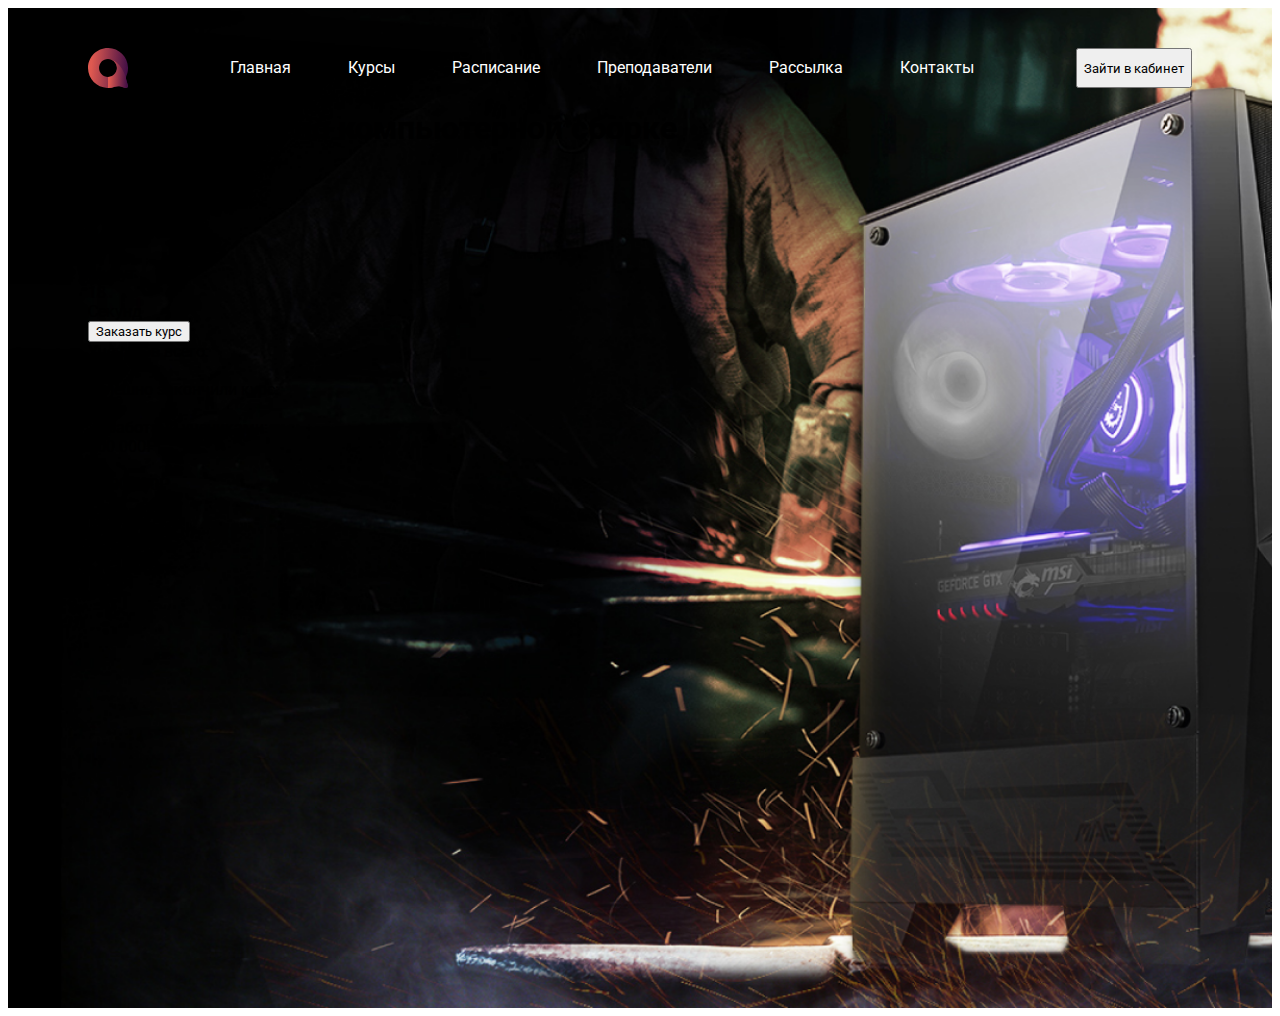
==== public/index.html @ 88ecd91f "Begin first section" ====
<!DOCTYPE html><html lang="en"><head><meta charset="UTF-8"><meta http-equiv="X-UA-Compatible" content="IE=edge"><meta name="viewport" content="width=device-width,initial-scale=1"><title>Computer courses</title><link rel="preconnect" href="https://fonts.googleapis.com"><link rel="preconnect" href="https://fonts.gstatic.com" crossorigin><link href="https://fonts.googleapis.com/css2?family=Roboto:wght@400;500;700&display=swap" rel="stylesheet"><link rel="stylesheet" href="css/style.min.css"></head><body><section class="promo"><div class="menu"><img src="icons/logo.svg" alt="logo" class="logo"><div class="menu__navigation"><div class="menu__item"><a href="#">Главная</a></div><div class="menu__item"><a href="#">Курсы</a></div><div class="menu__item"><a href="#">Расписание</a></div><div class="menu__item"><a href="#">Преподаватели</a></div><div class="menu__item"><a href="#">Рассылка</a></div><div class="menu__item"><a href="#">Контакты</a></div></div><button class="btn btn_purple">Зайти в кабинет</button></div><div class="container"><h1 class="promo__title">Первый курс по компьютерной сборке</h1><div class="promo__date"><div class="date__item"><div class="date__number">18</div><div class="date__name">Дней</div></div><div class="date__item"><div class="date__number">18</div><div class="date__name">Часов</div></div><div class="date__item"><div class="date__number">18</div><div class="date__name">Минут</div></div><div class="date__item"><div class="date__number">18</div><div class="date__name">Секунд</div></div></div><div class="promo__order"><button class="btn btn_red">Заказать курс</button><div class="counts"><div class="row"><div class="title">Учеников всего:</div><div class="count">200</div></div><div class="row"><div class="title">Успешно закончили курс:</div><div class="count">190</div></div></div><div class="profit"><div class="row"><div class="money">Заработано учениками:</div><div class="money-count">400 000₽</div></div><div class="row"><div class="scale"></div><div class="progress"></div></div><div class="row"><div class="start">0</div><div class="finish">1 000 000₽</div></div></div></div></div></section></body></html>
---- public/css/style.min.css ----
*{font-family:Roboto,sans-serif}.container{width:1315px}.promo{padding:40px 80px 0;background:url(../img/main-screen__bg.png) no-repeat 50%/cover;min-height:960px}.promo .menu{display:flex;justify-content:space-between}.promo .menu__navigation{display:flex;justify-content:space-between;align-items:center;width:745px}.promo .menu__item a{font-weight:400;font-size:16px;line-height:150%;color:#fff;text-decoration:none}
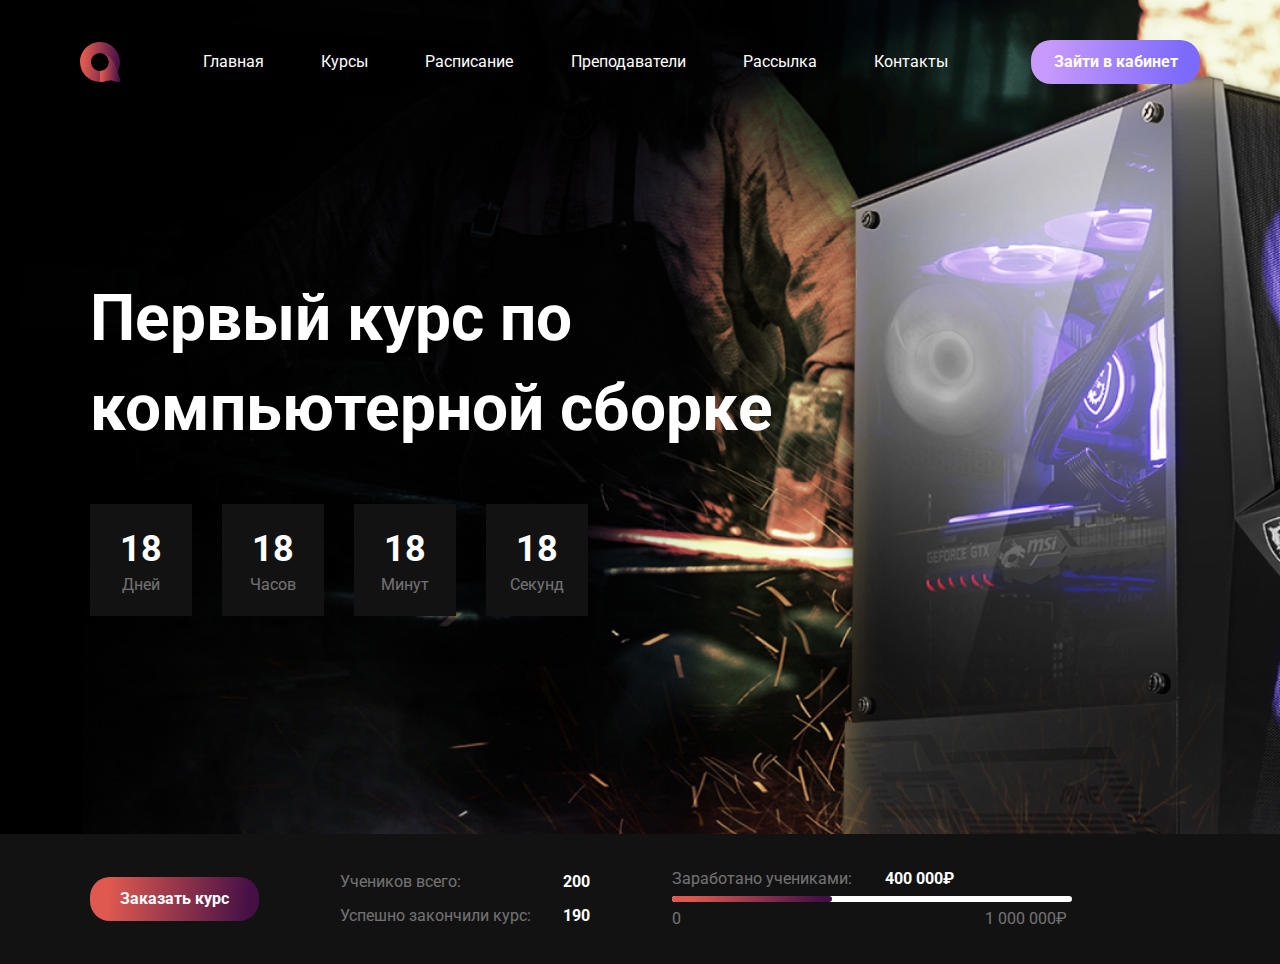
==== commit 245fa80b: "Complite first section" ====
--- a/public/index.html
+++ b/public/index.html
@@ -1 +1 @@
-<!DOCTYPE html><html lang="en"><head><meta charset="UTF-8"><meta http-equiv="X-UA-Compatible" content="IE=edge"><meta name="viewport" content="width=device-width,initial-scale=1"><title>Computer courses</title><link rel="preconnect" href="https://fonts.googleapis.com"><link rel="preconnect" href="https://fonts.gstatic.com" crossorigin><link href="https://fonts.googleapis.com/css2?family=Roboto:wght@400;500;700&display=swap" rel="stylesheet"><link rel="stylesheet" href="css/style.min.css"></head><body><section class="promo"><div class="menu"><img src="icons/logo.svg" alt="logo" class="logo"><div class="menu__navigation"><div class="menu__item"><a href="#">Главная</a></div><div class="menu__item"><a href="#">Курсы</a></div><div class="menu__item"><a href="#">Расписание</a></div><div class="menu__item"><a href="#">Преподаватели</a></div><div class="menu__item"><a href="#">Рассылка</a></div><div class="menu__item"><a href="#">Контакты</a></div></div><button class="btn btn_purple">Зайти в кабинет</button></div><div class="container"><h1 class="promo__title">Первый курс по компьютерной сборке</h1><div class="promo__date"><div class="date__item"><div class="date__number">18</div><div class="date__name">Дней</div></div><div class="date__item"><div class="date__number">18</div><div class="date__name">Часов</div></div><div class="date__item"><div class="date__number">18</div><div class="date__name">Минут</div></div><div class="date__item"><div class="date__number">18</div><div class="date__name">Секунд</div></div></div><div class="promo__order"><button class="btn btn_red">Заказать курс</button><div class="counts"><div class="row"><div class="title">Учеников всего:</div><div class="count">200</div></div><div class="row"><div class="title">Успешно закончили курс:</div><div class="count">190</div></div></div><div class="profit"><div class="row"><div class="money">Заработано учениками:</div><div class="money-count">400 000₽</div></div><div class="row"><div class="scale"></div><div class="progress"></div></div><div class="row"><div class="start">0</div><div class="finish">1 000 000₽</div></div></div></div></div></section></body></html>+<!DOCTYPE html><html lang="en"><head><meta charset="UTF-8"><meta http-equiv="X-UA-Compatible" content="IE=edge"><meta name="viewport" content="width=device-width,initial-scale=1"><title>Computer courses</title><link rel="preconnect" href="https://fonts.googleapis.com"><link rel="preconnect" href="https://fonts.gstatic.com" crossorigin><link href="https://fonts.googleapis.com/css2?family=Roboto:wght@400;500;700&display=swap" rel="stylesheet"><link rel="stylesheet" href="css/style.min.css"></head><body><section class="promo"><div class="menu"><img src="icons/logo.svg" alt="logo" class="logo"><div class="menu__navigation"><div class="menu__item"><a href="#">Главная</a></div><div class="menu__item"><a href="#">Курсы</a></div><div class="menu__item"><a href="#">Расписание</a></div><div class="menu__item"><a href="#">Преподаватели</a></div><div class="menu__item"><a href="#">Рассылка</a></div><div class="menu__item"><a href="#">Контакты</a></div></div><button class="btn btn_purple">Зайти в кабинет</button></div><div class="container"><h1 class="promo__title">Первый курс по компьютерной сборке</h1><div class="promo__date"><div class="date"><div class="date__number">18</div><div class="date__name">Дней</div></div><div class="date"><div class="date__number">18</div><div class="date__name">Часов</div></div><div class="date"><div class="date__number">18</div><div class="date__name">Минут</div></div><div class="date"><div class="date__number">18</div><div class="date__name">Секунд</div></div></div></div><div class="promo__order"><div class="container"><div class="wrapper"><button class="btn btn_red">Заказать курс</button><div class="counts"><div class="row"><div class="title">Учеников всего:</div><div class="count">200</div></div><div class="row"><div class="title">Успешно закончили курс:</div><div class="count">190</div></div></div><div class="profit"><div class="row"><div class="title">Заработано учениками:</div><div class="count">400 000₽</div></div><div class="row_scale"><div class="scale"><div class="progress"></div></div></div><div class="row row_bottom"><div class="title">0</div><div class="title title_right">1 000 000₽</div></div></div></div></div></div></section></body></html>--- a/public/css/style.min.css
+++ b/public/css/style.min.css
@@ -1 +1 @@
-*{font-family:Roboto,sans-serif}.container{width:1315px}.promo{padding:40px 80px 0;background:url(../img/main-screen__bg.png) no-repeat 50%/cover;min-height:960px}.promo .menu{display:flex;justify-content:space-between}.promo .menu__navigation{display:flex;justify-content:space-between;align-items:center;width:745px}.promo .menu__item a{font-weight:400;font-size:16px;line-height:150%;color:#fff;text-decoration:none}+*{font-family:Roboto,sans-serif;margin:0;padding:0}.container{width:1100px;margin:0 auto}.btn{width:169px;height:44px;border-radius:20px;border:none;font-weight:700;font-size:16px;line-height:150%;text-align:center;color:#fff}.btn_red{background:linear-gradient(94.78deg,#df5950 11.19%,#451046 93.72%)}.btn_purple{background:linear-gradient(94.26deg,#c89afc 9.51%,#7c6afa 90.23%)}.promo{background:url(../img/main-screen__bg.png) no-repeat 50%/cover;min-height:960px}.promo .menu{padding:40px 80px 0;display:flex;justify-content:space-between}.promo .menu__navigation{display:flex;justify-content:space-between;align-items:center;width:745px}.promo .menu__item a{font-weight:400;font-size:16px;line-height:150%;color:#fff;text-decoration:none}.promo__title{width:920px;height:180px;padding-top:190px;font-weight:700;font-size:64px;line-height:140%;color:#fff}.promo__date{display:flex;justify-content:space-between;width:498px;padding-top:50px}.promo__date .date{width:102px;height:112px;background:#121212}.promo__date .date__number{padding-top:20px;font-weight:700;font-size:36px;line-height:140%;text-align:center;color:#fff}.promo__date .date__name{font-weight:400;font-size:16px;line-height:140%;text-align:center;color:#fff;opacity:.4}.promo__order{margin-top:218px;width:100%;height:130px;background:#121212}.promo__order .wrapper{display:flex;justify-content:start;align-items:center;height:130px}.promo__order .wrapper .counts{margin-left:81px;display:grid;grid-template-rows:repeat(2,24px);row-gap:10px}.promo__order .wrapper .counts .row{display:grid;grid-template-columns:193px 28px;-moz-column-gap:30px;column-gap:30px}.promo__order .wrapper .counts .row .title{font-weight:400;font-size:16px;line-height:150%;color:#fff;opacity:.4}.promo__order .wrapper .counts .row .count{font-weight:700;font-size:16px;line-height:150%;color:#fff}.promo__order .wrapper .profit{width:400px;margin-left:81px;display:grid;grid-template-rows:24px 6px 24px;row-gap:5px}.promo__order .wrapper .profit .row{display:grid;grid-template-columns:repeat(2,1fr);-moz-column-gap:30px;column-gap:30px}.promo__order .wrapper .profit .row .title{font-weight:400;font-size:16px;line-height:150%;color:#fff;opacity:.4}.promo__order .wrapper .profit .row .title_right{text-align:end}.promo__order .wrapper .profit .row .count{font-weight:700;font-size:16px;line-height:150%;color:#fff}.promo__order .wrapper .profit .row_bottom{justify-content:space-around}.promo__order .wrapper .profit .row_scale{display:grid;grid-template-columns:1fr;grid-column:1/3}.promo__order .wrapper .profit .row_scale .scale{width:100%;height:6px;border-radius:3px;border:none;background:#fff}.promo__order .wrapper .profit .row_scale .scale .progress{width:40%;height:6px;border-radius:3px;border:none;background:linear-gradient(94.78deg,#df5950 11.19%,#451046 93.72%)}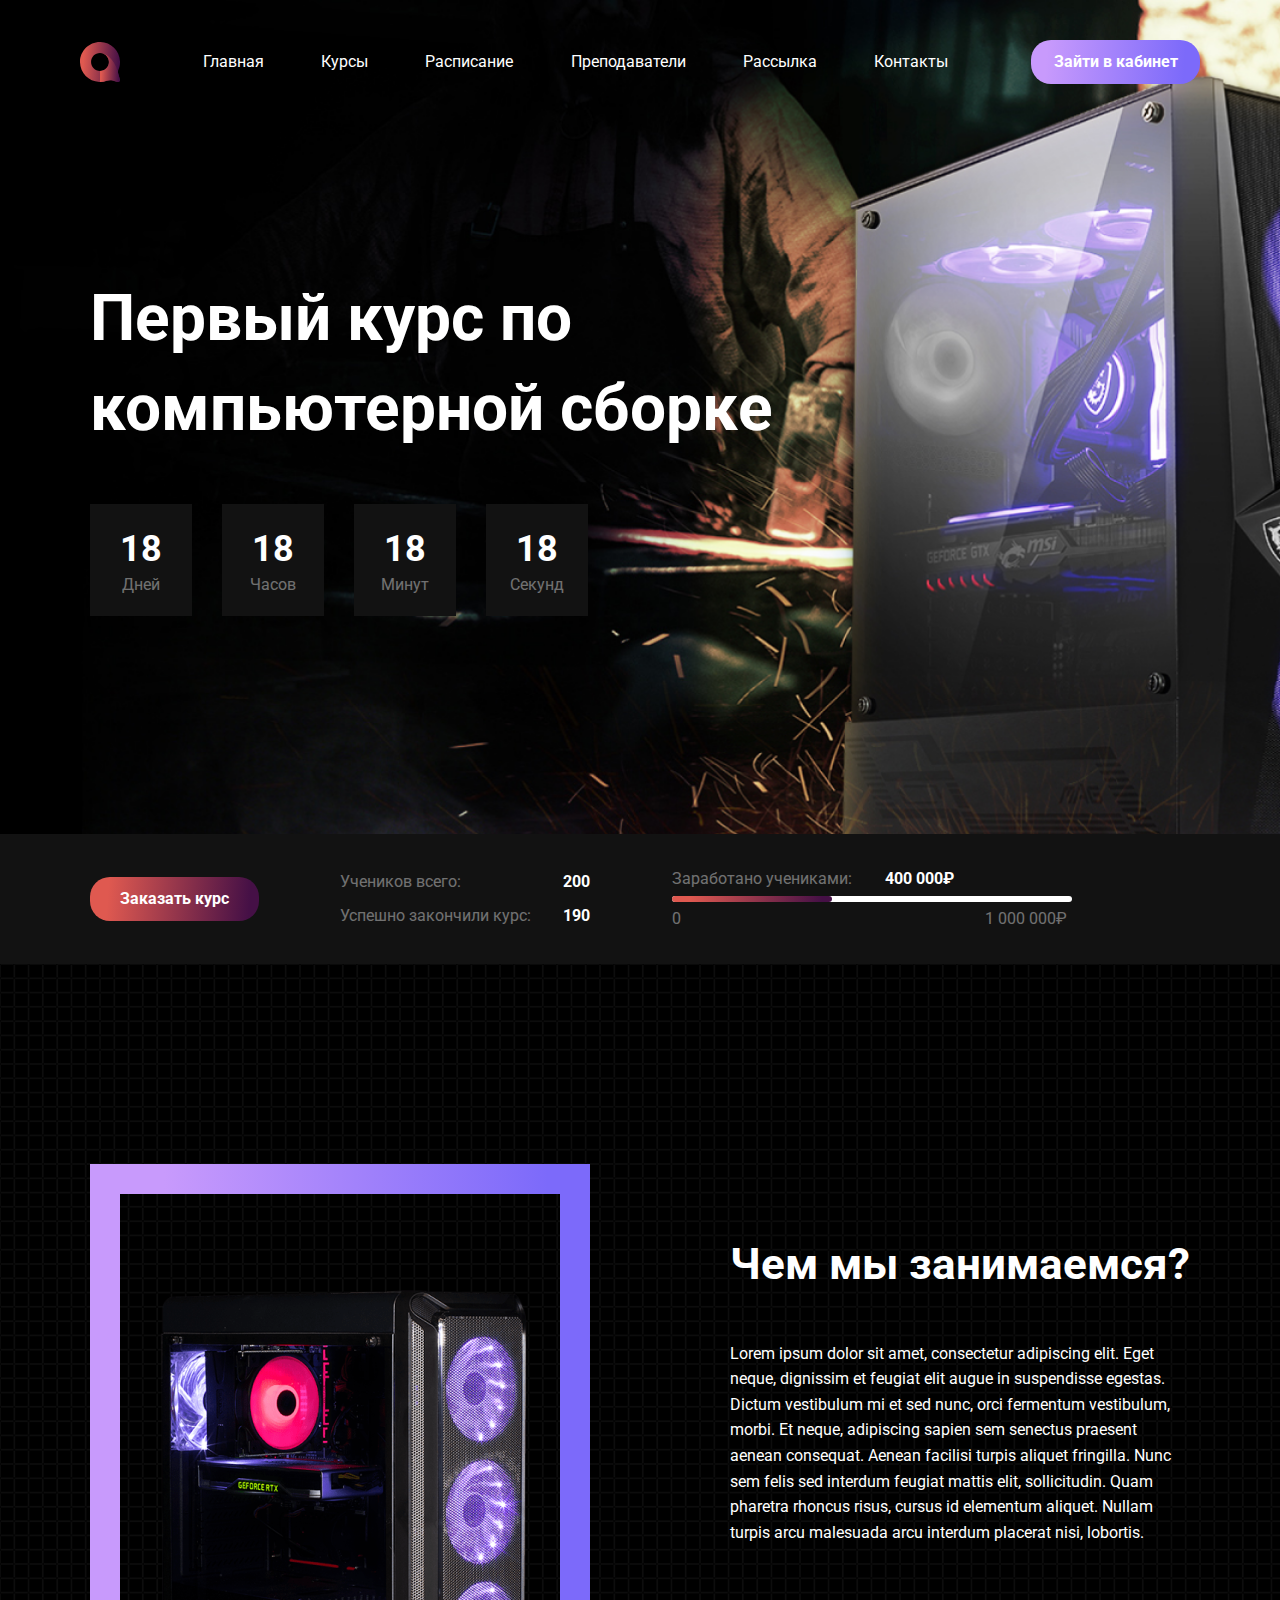
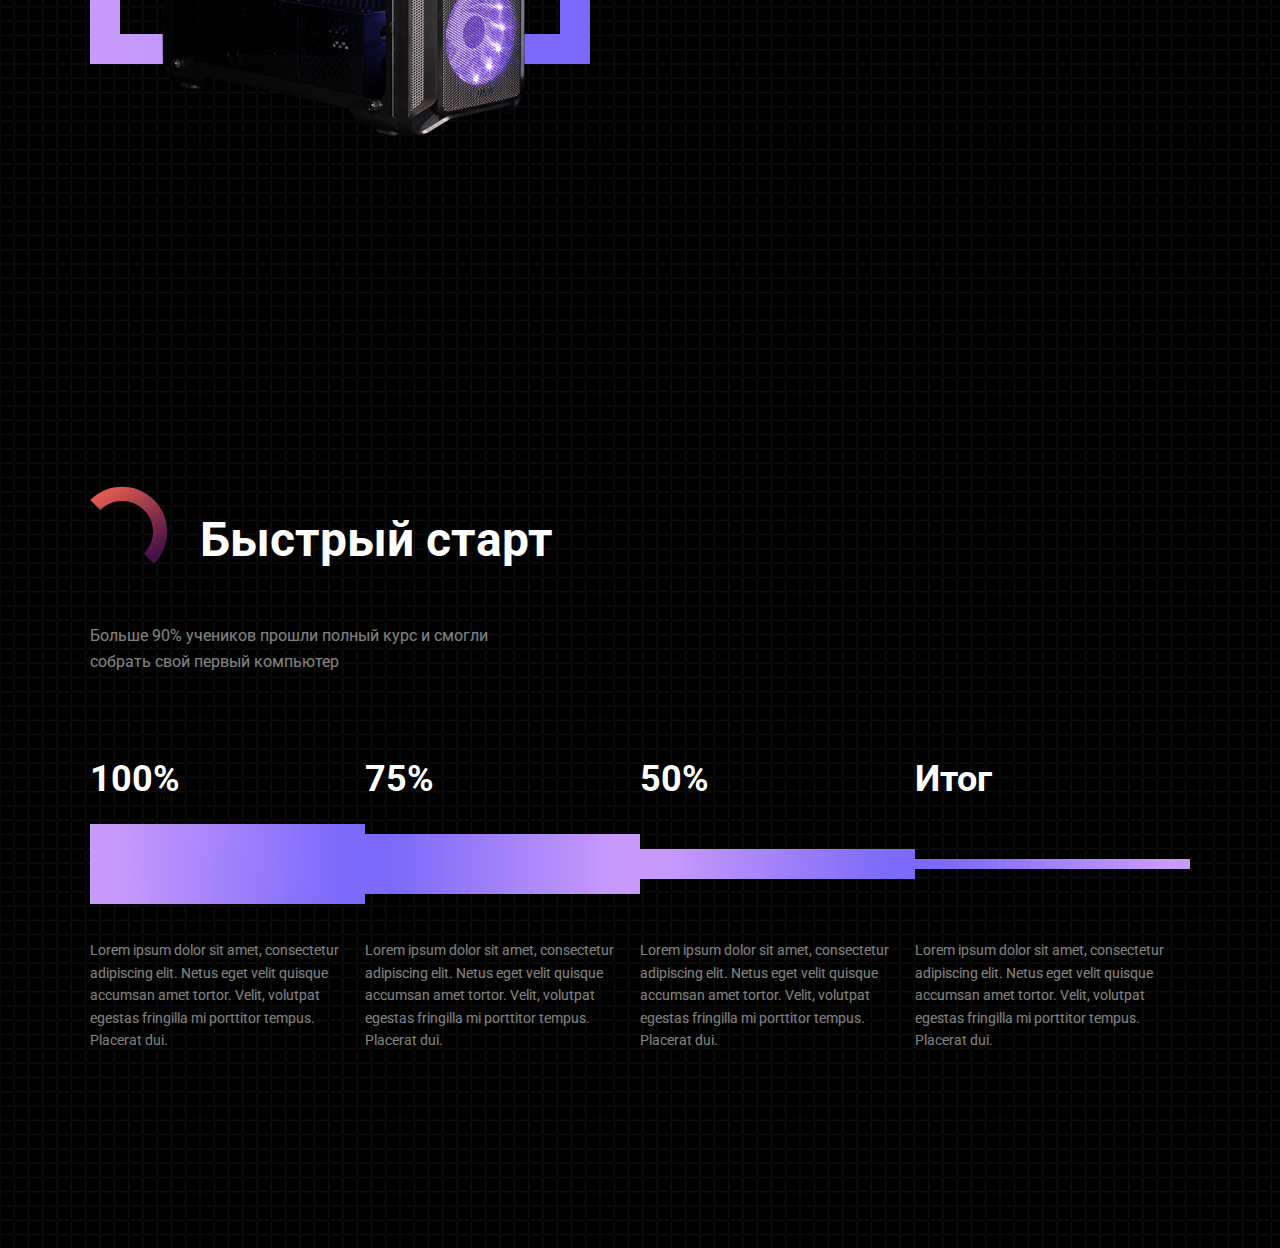
==== commit aa397a0b: "Added section about and start" ====
--- a/public/index.html
+++ b/public/index.html
@@ -1 +1 @@
-<!DOCTYPE html><html lang="en"><head><meta charset="UTF-8"><meta http-equiv="X-UA-Compatible" content="IE=edge"><meta name="viewport" content="width=device-width,initial-scale=1"><title>Computer courses</title><link rel="preconnect" href="https://fonts.googleapis.com"><link rel="preconnect" href="https://fonts.gstatic.com" crossorigin><link href="https://fonts.googleapis.com/css2?family=Roboto:wght@400;500;700&display=swap" rel="stylesheet"><link rel="stylesheet" href="css/style.min.css"></head><body><section class="promo"><div class="menu"><img src="icons/logo.svg" alt="logo" class="logo"><div class="menu__navigation"><div class="menu__item"><a href="#">Главная</a></div><div class="menu__item"><a href="#">Курсы</a></div><div class="menu__item"><a href="#">Расписание</a></div><div class="menu__item"><a href="#">Преподаватели</a></div><div class="menu__item"><a href="#">Рассылка</a></div><div class="menu__item"><a href="#">Контакты</a></div></div><button class="btn btn_purple">Зайти в кабинет</button></div><div class="container"><h1 class="promo__title">Первый курс по компьютерной сборке</h1><div class="promo__date"><div class="date"><div class="date__number">18</div><div class="date__name">Дней</div></div><div class="date"><div class="date__number">18</div><div class="date__name">Часов</div></div><div class="date"><div class="date__number">18</div><div class="date__name">Минут</div></div><div class="date"><div class="date__number">18</div><div class="date__name">Секунд</div></div></div></div><div class="promo__order"><div class="container"><div class="wrapper"><button class="btn btn_red">Заказать курс</button><div class="counts"><div class="row"><div class="title">Учеников всего:</div><div class="count">200</div></div><div class="row"><div class="title">Успешно закончили курс:</div><div class="count">190</div></div></div><div class="profit"><div class="row"><div class="title">Заработано учениками:</div><div class="count">400 000₽</div></div><div class="row_scale"><div class="scale"><div class="progress"></div></div></div><div class="row row_bottom"><div class="title">0</div><div class="title title_right">1 000 000₽</div></div></div></div></div></div></section></body></html>+<!DOCTYPE html><html lang="en"><head><meta charset="UTF-8"><meta http-equiv="X-UA-Compatible" content="IE=edge"><meta name="viewport" content="width=device-width,initial-scale=1"><title>Computer courses</title><link rel="preconnect" href="https://fonts.googleapis.com"><link rel="preconnect" href="https://fonts.gstatic.com" crossorigin><link href="https://fonts.googleapis.com/css2?family=Roboto:wght@400;500;700&display=swap" rel="stylesheet"><link rel="stylesheet" href="css/style.min.css"></head><body><section class="promo"><div class="menu"><img src="icons/logo.svg" alt="logo" class="logo"><div class="menu__navigation"><div class="menu__item"><a href="#">Главная</a></div><div class="menu__item"><a href="#">Курсы</a></div><div class="menu__item"><a href="#">Расписание</a></div><div class="menu__item"><a href="#">Преподаватели</a></div><div class="menu__item"><a href="#">Рассылка</a></div><div class="menu__item"><a href="#">Контакты</a></div></div><button class="btn btn_purple">Зайти в кабинет</button></div><div class="container"><h1 class="promo__title">Первый курс по компьютерной сборке</h1><div class="promo__date"><div class="date"><div class="date__number">18</div><div class="date__name">Дней</div></div><div class="date"><div class="date__number">18</div><div class="date__name">Часов</div></div><div class="date"><div class="date__number">18</div><div class="date__name">Минут</div></div><div class="date"><div class="date__number">18</div><div class="date__name">Секунд</div></div></div></div><div class="promo__order"><div class="container"><div class="wrapper"><button class="btn btn_red">Заказать курс</button><div class="counts"><div class="row"><div class="title">Учеников всего:</div><div class="count">200</div></div><div class="row"><div class="title">Успешно закончили курс:</div><div class="count">190</div></div></div><div class="profit"><div class="row"><div class="title">Заработано учениками:</div><div class="count">400 000₽</div></div><div class="row_scale"><div class="scale"><div class="progress"></div></div></div><div class="row row_bottom"><div class="title">0</div><div class="title title_right">1 000 000₽</div></div></div></div></div></div></section><section class="about"><div class="container"><div class="about__wrapper"><div class="about__squear"><img src="img/PC.png" alt="pc" class="about__pc"></div><div class="about__descr"><div class="about__title">Чем мы занимаемся?</div><div class="about__text">Lorem ipsum dolor sit amet, consectetur adipiscing elit. Eget neque, dignissim et feugiat elit augue in suspendisse egestas. Dictum vestibulum mi et sed nunc, orci fermentum vestibulum, morbi. Et neque, adipiscing sapien sem senectus praesent aenean consequat. Aenean facilisi turpis aliquet fringilla. Nunc sem felis sed interdum feugiat mattis elit, sollicitudin. Quam pharetra rhoncus risus, cursus id elementum aliquet. Nullam turpis arcu malesuada arcu interdum placerat nisi, lobortis.</div></div></div></div></section><section class="start"><div class="container"><div class="start__title"><img src="icons/Ellipse.svg" alt="icon"> Быстрый старт</div><div class="start__descr">Больше 90% учеников прошли полный курс и смогли собрать свой первый компьютер</div><div class="start__stat"><div class="start__row"><div class="start__column_title">100%</div><div class="start__column_title">75%</div><div class="start__column_title">50%</div><div class="start__column_title">Итог</div></div><div class="start__row"><div class="start__column_1"></div><div class="start__column_2"></div><div class="start__column_3"></div><div class="start__column_4"></div></div><div class="start__row"><div class="start__column start__column_bottom">Lorem ipsum dolor sit amet, consectetur adipiscing elit. Netus eget velit quisque accumsan amet tortor. Velit, volutpat egestas fringilla mi porttitor tempus. Placerat dui.</div><div class="start__column start__column_bottom">Lorem ipsum dolor sit amet, consectetur adipiscing elit. Netus eget velit quisque accumsan amet tortor. Velit, volutpat egestas fringilla mi porttitor tempus. Placerat dui.</div><div class="start__column start__column_bottom">Lorem ipsum dolor sit amet, consectetur adipiscing elit. Netus eget velit quisque accumsan amet tortor. Velit, volutpat egestas fringilla mi porttitor tempus. Placerat dui.</div><div class="start__column start__column_bottom">Lorem ipsum dolor sit amet, consectetur adipiscing elit. Netus eget velit quisque accumsan amet tortor. Velit, volutpat egestas fringilla mi porttitor tempus. Placerat dui.</div></div></div></div></section></body></html>--- a/public/css/style.min.css
+++ b/public/css/style.min.css
@@ -1 +1 @@
-*{font-family:Roboto,sans-serif;margin:0;padding:0}.container{width:1100px;margin:0 auto}.btn{width:169px;height:44px;border-radius:20px;border:none;font-weight:700;font-size:16px;line-height:150%;text-align:center;color:#fff}.btn_red{background:linear-gradient(94.78deg,#df5950 11.19%,#451046 93.72%)}.btn_purple{background:linear-gradient(94.26deg,#c89afc 9.51%,#7c6afa 90.23%)}.promo{background:url(../img/main-screen__bg.png) no-repeat 50%/cover;min-height:960px}.promo .menu{padding:40px 80px 0;display:flex;justify-content:space-between}.promo .menu__navigation{display:flex;justify-content:space-between;align-items:center;width:745px}.promo .menu__item a{font-weight:400;font-size:16px;line-height:150%;color:#fff;text-decoration:none}.promo__title{width:920px;height:180px;padding-top:190px;font-weight:700;font-size:64px;line-height:140%;color:#fff}.promo__date{display:flex;justify-content:space-between;width:498px;padding-top:50px}.promo__date .date{width:102px;height:112px;background:#121212}.promo__date .date__number{padding-top:20px;font-weight:700;font-size:36px;line-height:140%;text-align:center;color:#fff}.promo__date .date__name{font-weight:400;font-size:16px;line-height:140%;text-align:center;color:#fff;opacity:.4}.promo__order{margin-top:218px;width:100%;height:130px;background:#121212}.promo__order .wrapper{display:flex;justify-content:start;align-items:center;height:130px}.promo__order .wrapper .counts{margin-left:81px;display:grid;grid-template-rows:repeat(2,24px);row-gap:10px}.promo__order .wrapper .counts .row{display:grid;grid-template-columns:193px 28px;-moz-column-gap:30px;column-gap:30px}.promo__order .wrapper .counts .row .title{font-weight:400;font-size:16px;line-height:150%;color:#fff;opacity:.4}.promo__order .wrapper .counts .row .count{font-weight:700;font-size:16px;line-height:150%;color:#fff}.promo__order .wrapper .profit{width:400px;margin-left:81px;display:grid;grid-template-rows:24px 6px 24px;row-gap:5px}.promo__order .wrapper .profit .row{display:grid;grid-template-columns:repeat(2,1fr);-moz-column-gap:30px;column-gap:30px}.promo__order .wrapper .profit .row .title{font-weight:400;font-size:16px;line-height:150%;color:#fff;opacity:.4}.promo__order .wrapper .profit .row .title_right{text-align:end}.promo__order .wrapper .profit .row .count{font-weight:700;font-size:16px;line-height:150%;color:#fff}.promo__order .wrapper .profit .row_bottom{justify-content:space-around}.promo__order .wrapper .profit .row_scale{display:grid;grid-template-columns:1fr;grid-column:1/3}.promo__order .wrapper .profit .row_scale .scale{width:100%;height:6px;border-radius:3px;border:none;background:#fff}.promo__order .wrapper .profit .row_scale .scale .progress{width:40%;height:6px;border-radius:3px;border:none;background:linear-gradient(94.78deg,#df5950 11.19%,#451046 93.72%)}+*{font-family:Roboto,sans-serif;margin:0;padding:0}.container{width:1100px;margin:0 auto}.btn{width:169px;height:44px;border-radius:20px;border:none;font-weight:700;font-size:16px;line-height:150%;text-align:center;color:#fff}.btn_red{background:linear-gradient(94.78deg,#df5950 11.19%,#451046 93.72%)}.btn_purple{background:linear-gradient(94.26deg,#c89afc 9.51%,#7c6afa 90.23%)}.promo{background:url(../img/main-screen__bg.png) no-repeat 50%/cover;min-height:960px}.promo .menu{padding:40px 80px 0;display:flex;justify-content:space-between}.promo .menu__navigation{display:flex;justify-content:space-between;align-items:center;width:745px}.promo .menu__item a{font-weight:400;font-size:16px;line-height:150%;color:#fff;text-decoration:none}.promo__title{width:920px;height:180px;padding-top:190px;font-weight:700;font-size:64px;line-height:140%;color:#fff}.promo__date{display:flex;justify-content:space-between;width:498px;padding-top:50px}.promo__date .date{width:102px;height:112px;background:#121212}.promo__date .date__number{padding-top:20px;font-weight:700;font-size:36px;line-height:140%;text-align:center;color:#fff}.promo__date .date__name{font-weight:400;font-size:16px;line-height:140%;text-align:center;color:#fff;opacity:.4}.promo__order{margin-top:218px;width:100%;height:130px;background:#121212}.promo__order .wrapper{display:flex;justify-content:start;align-items:center;height:130px}.promo__order .wrapper .counts{margin-left:81px;display:grid;grid-template-rows:repeat(2,24px);row-gap:10px}.promo__order .wrapper .counts .row{display:grid;grid-template-columns:193px 28px;-moz-column-gap:30px;column-gap:30px}.promo__order .wrapper .counts .row .title{font-weight:400;font-size:16px;line-height:150%;color:#fff;opacity:.4}.promo__order .wrapper .counts .row .count{font-weight:700;font-size:16px;line-height:150%;color:#fff}.promo__order .wrapper .profit{width:400px;margin-left:81px;display:grid;grid-template-rows:24px 6px 24px;row-gap:5px}.promo__order .wrapper .profit .row{display:grid;grid-template-columns:repeat(2,1fr);-moz-column-gap:30px;column-gap:30px}.promo__order .wrapper .profit .row .title{font-weight:400;font-size:16px;line-height:150%;color:#fff;opacity:.4}.promo__order .wrapper .profit .row .title_right{text-align:end}.promo__order .wrapper .profit .row .count{font-weight:700;font-size:16px;line-height:150%;color:#fff}.promo__order .wrapper .profit .row_bottom{justify-content:space-around}.promo__order .wrapper .profit .row_scale{display:grid;grid-template-columns:1fr;grid-column:1/3}.promo__order .wrapper .profit .row_scale .scale{width:100%;height:6px;border-radius:3px;border:none;background:#fff}.promo__order .wrapper .profit .row_scale .scale .progress{width:40%;height:6px;border-radius:3px;border:none;background:linear-gradient(94.78deg,#df5950 11.19%,#451046 93.72%)}.about{height:542px;padding:200px 0;background:url(../img/bg.png)}.about__wrapper{width:100%;height:542px;display:flex}.about__squear{width:500px;height:500px;border:30px solid transparent;-o-border-image:linear-gradient(94.26deg,#c89afc 9.51%,#7c6afa 90.23%);border-image:linear-gradient(94.26deg,#c89afc 9.51%,#7c6afa 90.23%);border-image-slice:1;box-sizing:border-box}.about__squear img{width:446px;height:446px;transform:translateY(96px)}.about__descr{margin-left:140px;margin-top:70px}.about__title{font-weight:700;font-size:44px;line-height:140%;color:#fff}.about__text{margin-top:45px;font-weight:400;font-size:16px;line-height:160%;color:#fff}.start{height:542px;padding:200px 0;background:url(../img/bg.png)}.start__title{padding-left:110px;position:relative;font-weight:700;font-size:48px;line-height:140%;color:#fff}.start__title img{position:absolute;left:0;top:-20px}.start__descr{margin-top:50px;width:411px;font-weight:400;font-size:16px;line-height:160%;color:#fff;opacity:.5}.start__stat{margin-top:80px;min-height:275px;display:grid;grid-template-rows:50px 80px 90px;row-gap:20px}.start__row{display:grid;grid-template-columns:repeat(4,1fr);align-items:center}.start__column{font-weight:400;font-size:14px;line-height:160%;color:#fff;opacity:.5}.start__column_title{font-weight:700;font-size:36px;line-height:140%;color:#fff}.start__column_1{width:100%;height:80px;background:linear-gradient(94.26deg,#c89afc 9.51%,#7c6afa 90.23%)}.start__column_2{width:100%;height:60px;background:linear-gradient(270.26deg,#c89afc 9.51%,#7c6afa 90.23%)}.start__column_3{width:100%;height:30px;background:linear-gradient(94.26deg,#c89afc 9.51%,#7c6afa 90.23%)}.start__column_4{width:100%;height:10px;background:linear-gradient(270.26deg,#c89afc 9.51%,#7c6afa 90.23%)}.start__column_bottom{margin-top:15px}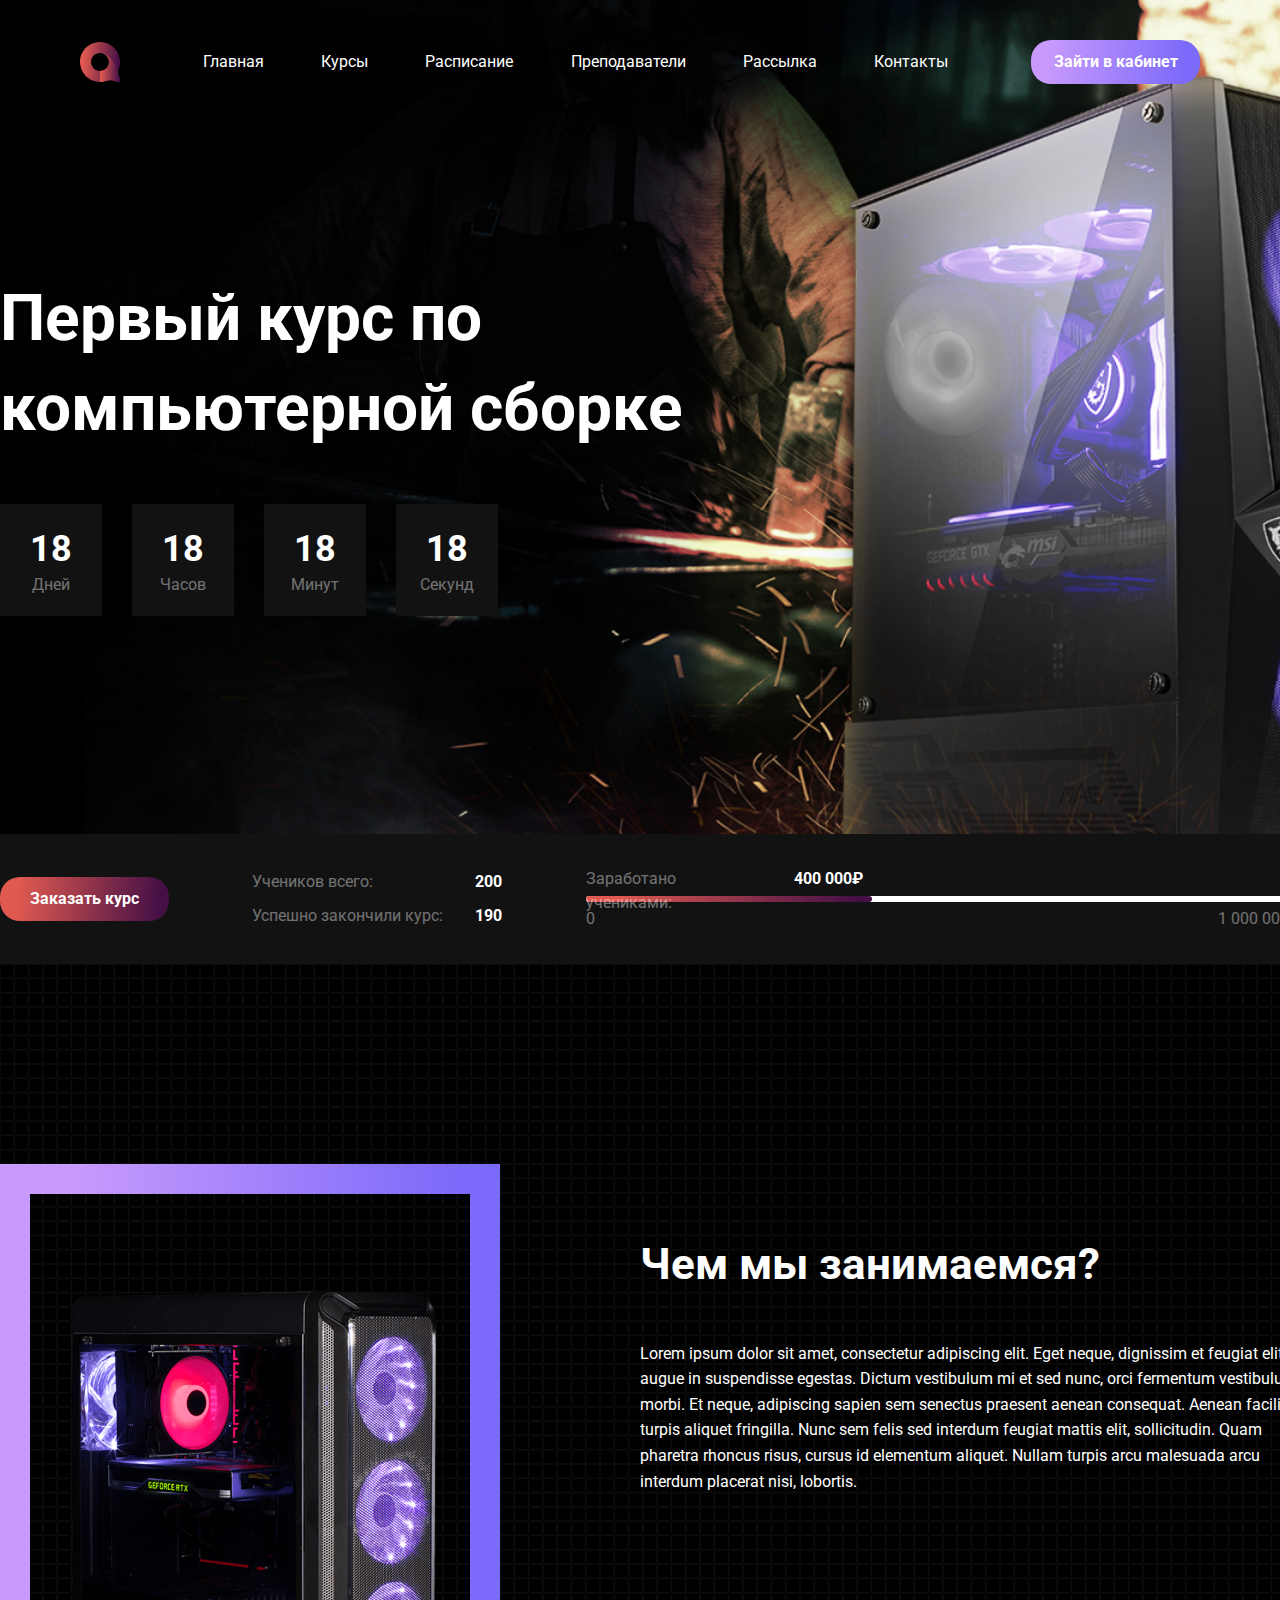
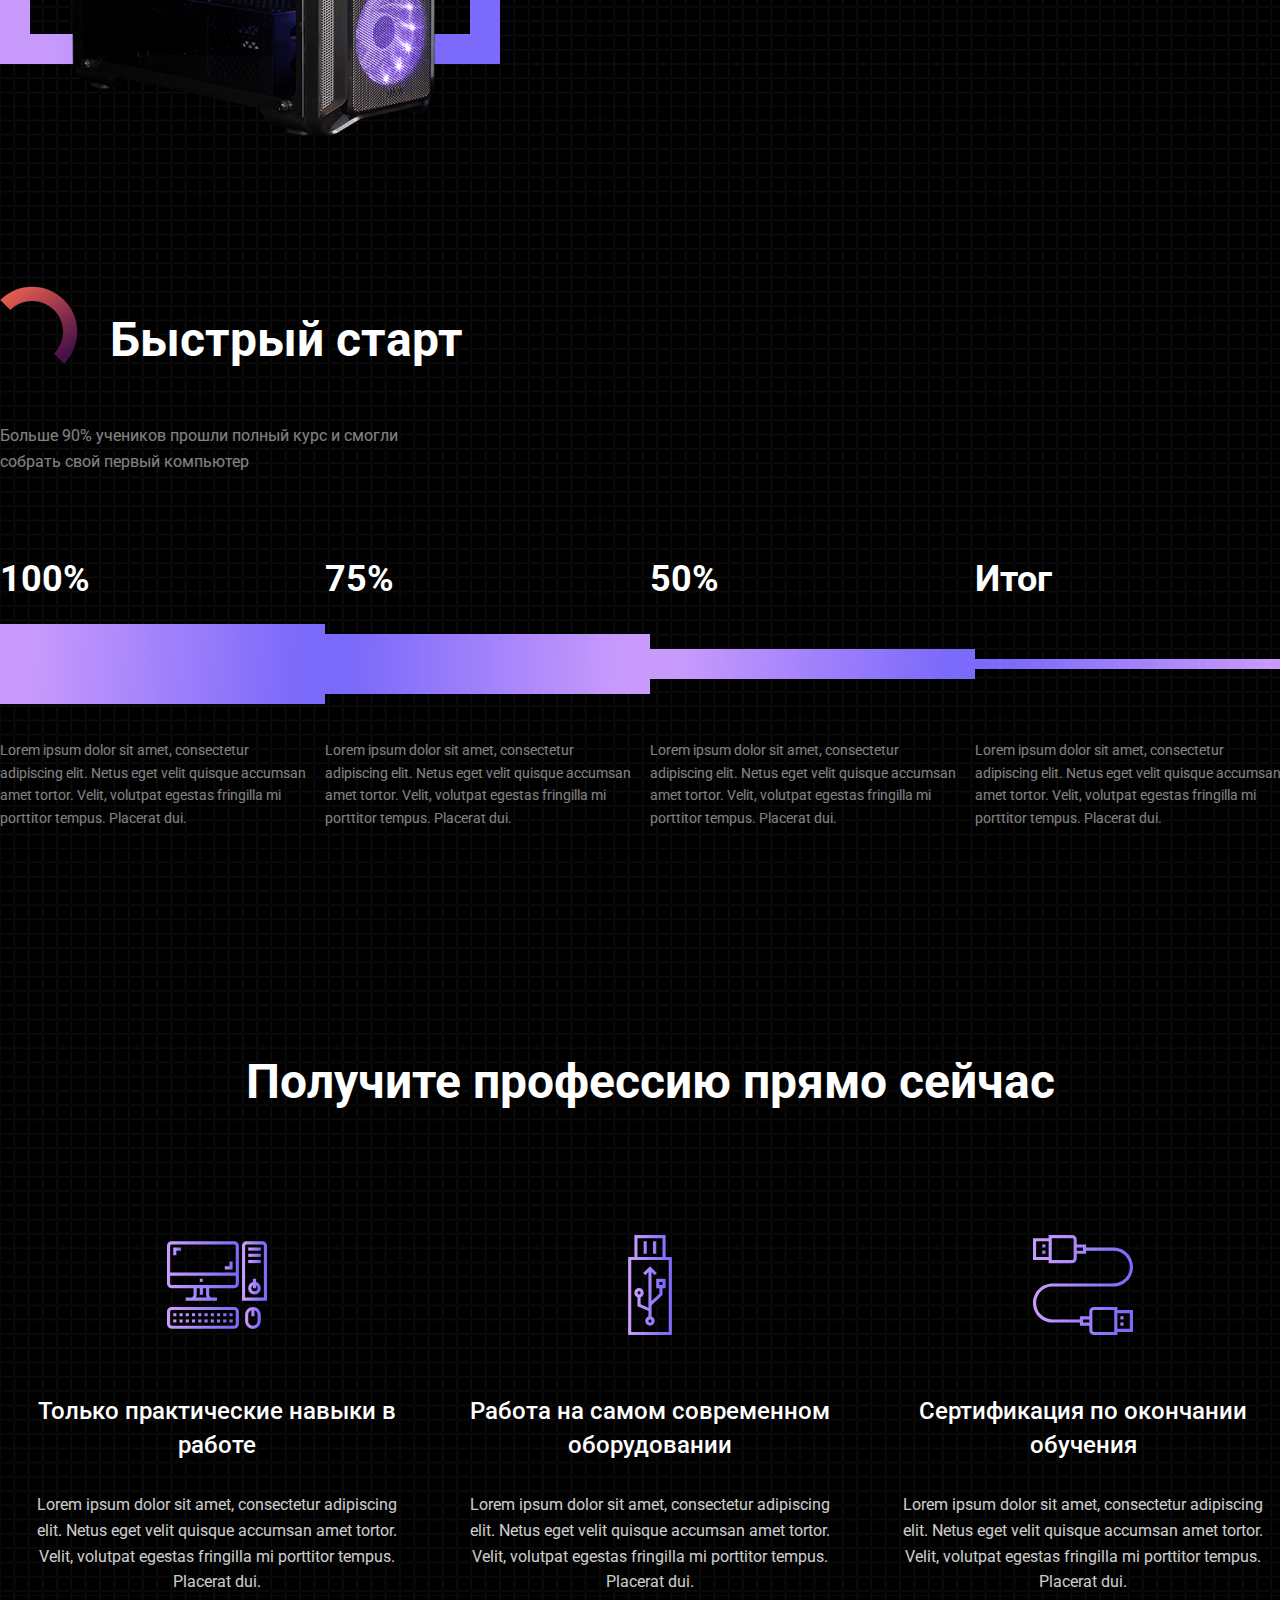
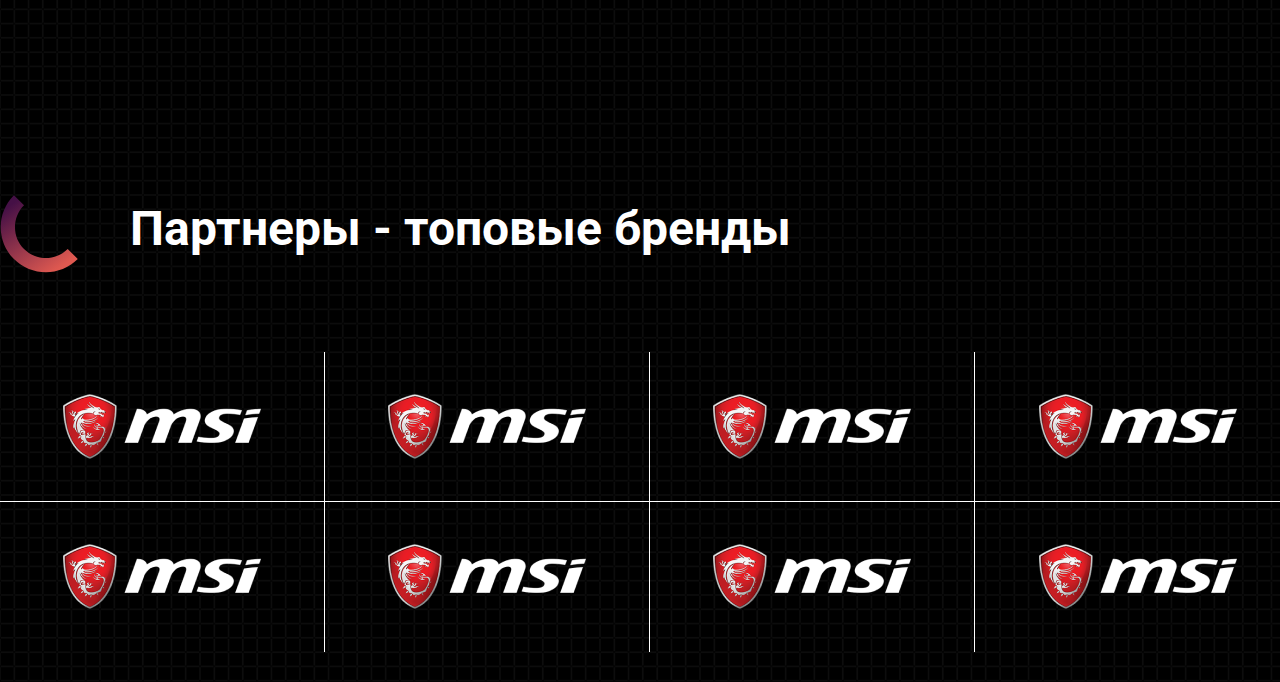
==== commit 1f5379fe: "Added 2 sections" ====
--- a/public/index.html
+++ b/public/index.html
@@ -1 +1 @@
-<!DOCTYPE html><html lang="en"><head><meta charset="UTF-8"><meta http-equiv="X-UA-Compatible" content="IE=edge"><meta name="viewport" content="width=device-width,initial-scale=1"><title>Computer courses</title><link rel="preconnect" href="https://fonts.googleapis.com"><link rel="preconnect" href="https://fonts.gstatic.com" crossorigin><link href="https://fonts.googleapis.com/css2?family=Roboto:wght@400;500;700&display=swap" rel="stylesheet"><link rel="stylesheet" href="css/style.min.css"></head><body><section class="promo"><div class="menu"><img src="icons/logo.svg" alt="logo" class="logo"><div class="menu__navigation"><div class="menu__item"><a href="#">Главная</a></div><div class="menu__item"><a href="#">Курсы</a></div><div class="menu__item"><a href="#">Расписание</a></div><div class="menu__item"><a href="#">Преподаватели</a></div><div class="menu__item"><a href="#">Рассылка</a></div><div class="menu__item"><a href="#">Контакты</a></div></div><button class="btn btn_purple">Зайти в кабинет</button></div><div class="container"><h1 class="promo__title">Первый курс по компьютерной сборке</h1><div class="promo__date"><div class="date"><div class="date__number">18</div><div class="date__name">Дней</div></div><div class="date"><div class="date__number">18</div><div class="date__name">Часов</div></div><div class="date"><div class="date__number">18</div><div class="date__name">Минут</div></div><div class="date"><div class="date__number">18</div><div class="date__name">Секунд</div></div></div></div><div class="promo__order"><div class="container"><div class="wrapper"><button class="btn btn_red">Заказать курс</button><div class="counts"><div class="row"><div class="title">Учеников всего:</div><div class="count">200</div></div><div class="row"><div class="title">Успешно закончили курс:</div><div class="count">190</div></div></div><div class="profit"><div class="row"><div class="title">Заработано учениками:</div><div class="count">400 000₽</div></div><div class="row_scale"><div class="scale"><div class="progress"></div></div></div><div class="row row_bottom"><div class="title">0</div><div class="title title_right">1 000 000₽</div></div></div></div></div></div></section><section class="about"><div class="container"><div class="about__wrapper"><div class="about__squear"><img src="img/PC.png" alt="pc" class="about__pc"></div><div class="about__descr"><div class="about__title">Чем мы занимаемся?</div><div class="about__text">Lorem ipsum dolor sit amet, consectetur adipiscing elit. Eget neque, dignissim et feugiat elit augue in suspendisse egestas. Dictum vestibulum mi et sed nunc, orci fermentum vestibulum, morbi. Et neque, adipiscing sapien sem senectus praesent aenean consequat. Aenean facilisi turpis aliquet fringilla. Nunc sem felis sed interdum feugiat mattis elit, sollicitudin. Quam pharetra rhoncus risus, cursus id elementum aliquet. Nullam turpis arcu malesuada arcu interdum placerat nisi, lobortis.</div></div></div></div></section><section class="start"><div class="container"><div class="start__title"><img src="icons/Ellipse.svg" alt="icon"> Быстрый старт</div><div class="start__descr">Больше 90% учеников прошли полный курс и смогли собрать свой первый компьютер</div><div class="start__stat"><div class="start__row"><div class="start__column_title">100%</div><div class="start__column_title">75%</div><div class="start__column_title">50%</div><div class="start__column_title">Итог</div></div><div class="start__row"><div class="start__column_1"></div><div class="start__column_2"></div><div class="start__column_3"></div><div class="start__column_4"></div></div><div class="start__row"><div class="start__column start__column_bottom">Lorem ipsum dolor sit amet, consectetur adipiscing elit. Netus eget velit quisque accumsan amet tortor. Velit, volutpat egestas fringilla mi porttitor tempus. Placerat dui.</div><div class="start__column start__column_bottom">Lorem ipsum dolor sit amet, consectetur adipiscing elit. Netus eget velit quisque accumsan amet tortor. Velit, volutpat egestas fringilla mi porttitor tempus. Placerat dui.</div><div class="start__column start__column_bottom">Lorem ipsum dolor sit amet, consectetur adipiscing elit. Netus eget velit quisque accumsan amet tortor. Velit, volutpat egestas fringilla mi porttitor tempus. Placerat dui.</div><div class="start__column start__column_bottom">Lorem ipsum dolor sit amet, consectetur adipiscing elit. Netus eget velit quisque accumsan amet tortor. Velit, volutpat egestas fringilla mi porttitor tempus. Placerat dui.</div></div></div></div></section></body></html>+<!DOCTYPE html><html lang="en"><head><meta charset="UTF-8"><meta http-equiv="X-UA-Compatible" content="IE=edge"><meta name="viewport" content="width=device-width,initial-scale=1"><title>Computer courses</title><link rel="preconnect" href="https://fonts.googleapis.com"><link rel="preconnect" href="https://fonts.gstatic.com" crossorigin><link href="https://fonts.googleapis.com/css2?family=Roboto:wght@400;500;700&display=swap" rel="stylesheet"><link rel="stylesheet" href="css/style.min.css"></head><body><section class="promo"><div class="menu"><img src="icons/logo.svg" alt="logo" class="logo"><div class="menu__navigation"><div class="menu__item"><a href="#">Главная</a></div><div class="menu__item"><a href="#">Курсы</a></div><div class="menu__item"><a href="#">Расписание</a></div><div class="menu__item"><a href="#">Преподаватели</a></div><div class="menu__item"><a href="#">Рассылка</a></div><div class="menu__item"><a href="#">Контакты</a></div></div><button class="btn btn_purple">Зайти в кабинет</button></div><div class="container"><h1 class="promo__title">Первый курс по компьютерной сборке</h1><div class="promo__date"><div class="date"><div class="date__number">18</div><div class="date__name">Дней</div></div><div class="date"><div class="date__number">18</div><div class="date__name">Часов</div></div><div class="date"><div class="date__number">18</div><div class="date__name">Минут</div></div><div class="date"><div class="date__number">18</div><div class="date__name">Секунд</div></div></div></div><div class="promo__order"><div class="container"><div class="wrapper"><button class="btn btn_red">Заказать курс</button><div class="counts"><div class="row"><div class="title">Учеников всего:</div><div class="count">200</div></div><div class="row"><div class="title">Успешно закончили курс:</div><div class="count">190</div></div></div><div class="profit"><div class="row"><div class="title">Заработано учениками:</div><div class="count">400 000₽</div></div><div class="row_scale"><div class="scale"><div class="progress"></div></div></div><div class="row row_bottom"><div class="title">0</div><div class="title title_right">1 000 000₽</div></div></div></div></div></div></section><section class="about"><div class="container"><div class="about__wrapper"><div class="about__squear"><img src="img/PC.png" alt="pc" class="about__pc"></div><div class="about__descr"><div class="about__title">Чем мы занимаемся?</div><div class="about__text">Lorem ipsum dolor sit amet, consectetur adipiscing elit. Eget neque, dignissim et feugiat elit augue in suspendisse egestas. Dictum vestibulum mi et sed nunc, orci fermentum vestibulum, morbi. Et neque, adipiscing sapien sem senectus praesent aenean consequat. Aenean facilisi turpis aliquet fringilla. Nunc sem felis sed interdum feugiat mattis elit, sollicitudin. Quam pharetra rhoncus risus, cursus id elementum aliquet. Nullam turpis arcu malesuada arcu interdum placerat nisi, lobortis.</div></div></div></div></section><section class="start"><div class="container"><div class="start__title"><img src="icons/Ellipse.svg" alt="icon"> Быстрый старт</div><div class="start__descr">Больше 90% учеников прошли полный курс и смогли собрать свой первый компьютер</div><div class="start__stat"><div class="start__row"><div class="start__column_title">100%</div><div class="start__column_title">75%</div><div class="start__column_title">50%</div><div class="start__column_title">Итог</div></div><div class="start__row"><div class="start__column_1"></div><div class="start__column_2"></div><div class="start__column_3"></div><div class="start__column_4"></div></div><div class="start__row"><div class="start__column start__column_bottom">Lorem ipsum dolor sit amet, consectetur adipiscing elit. Netus eget velit quisque accumsan amet tortor. Velit, volutpat egestas fringilla mi porttitor tempus. Placerat dui.</div><div class="start__column start__column_bottom">Lorem ipsum dolor sit amet, consectetur adipiscing elit. Netus eget velit quisque accumsan amet tortor. Velit, volutpat egestas fringilla mi porttitor tempus. Placerat dui.</div><div class="start__column start__column_bottom">Lorem ipsum dolor sit amet, consectetur adipiscing elit. Netus eget velit quisque accumsan amet tortor. Velit, volutpat egestas fringilla mi porttitor tempus. Placerat dui.</div><div class="start__column start__column_bottom">Lorem ipsum dolor sit amet, consectetur adipiscing elit. Netus eget velit quisque accumsan amet tortor. Velit, volutpat egestas fringilla mi porttitor tempus. Placerat dui.</div></div></div></div></section><section class="profession"><div class="container"><div class="profession__title">Получите профессию прямо сейчас</div><div class="profession__items"><div class="profession__item"><img src="icons/icon-1.svg" alt="computer"><div class="profession__subtitle">Только практические навыки в работе</div><div class="profession__text">Lorem ipsum dolor sit amet, consectetur adipiscing elit. Netus eget velit quisque accumsan amet tortor. Velit, volutpat egestas fringilla mi porttitor tempus. Placerat dui.</div></div><div class="profession__item"><img src="icons/icon-2.svg" alt="flashcard"><div class="profession__subtitle">Работа на самом современном оборудовании</div><div class="profession__text">Lorem ipsum dolor sit amet, consectetur adipiscing elit. Netus eget velit quisque accumsan amet tortor. Velit, volutpat egestas fringilla mi porttitor tempus. Placerat dui.</div></div><div class="profession__item"><img src="icons/icon-3.svg" alt="cable"><div class="profession__subtitle">Сертификация по окончании обучения</div><div class="profession__text">Lorem ipsum dolor sit amet, consectetur adipiscing elit. Netus eget velit quisque accumsan amet tortor. Velit, volutpat egestas fringilla mi porttitor tempus. Placerat dui.</div></div></div></div></section><section class="partners"><div class="container"><div class="partners__title"><img src="icons/Ellipse.svg" alt="icon"> Партнеры - топовые бренды</div><div class="partners__items"><div class="partners__row"><div class="partners__column"><img src="img/logo_partners.png" alt="logo"></div><div class="partners__column"><img src="img/logo_partners.png" alt="logo"></div><div class="partners__column"><img src="img/logo_partners.png" alt="logo"></div><div class="partners__column"><img src="img/logo_partners.png" alt="logo"></div></div><div class="partners__row"><div class="partners__column"><img src="img/logo_partners.png" alt="logo"></div><div class="partners__column"><img src="img/logo_partners.png" alt="logo"></div><div class="partners__column"><img src="img/logo_partners.png" alt="logo"></div><div class="partners__column"><img src="img/logo_partners.png" alt="logo"></div></div></div></div></section></body></html>--- a/public/css/style.min.css
+++ b/public/css/style.min.css
@@ -1 +1 @@
-*{font-family:Roboto,sans-serif;margin:0;padding:0}.container{width:1100px;margin:0 auto}.btn{width:169px;height:44px;border-radius:20px;border:none;font-weight:700;font-size:16px;line-height:150%;text-align:center;color:#fff}.btn_red{background:linear-gradient(94.78deg,#df5950 11.19%,#451046 93.72%)}.btn_purple{background:linear-gradient(94.26deg,#c89afc 9.51%,#7c6afa 90.23%)}.promo{background:url(../img/main-screen__bg.png) no-repeat 50%/cover;min-height:960px}.promo .menu{padding:40px 80px 0;display:flex;justify-content:space-between}.promo .menu__navigation{display:flex;justify-content:space-between;align-items:center;width:745px}.promo .menu__item a{font-weight:400;font-size:16px;line-height:150%;color:#fff;text-decoration:none}.promo__title{width:920px;height:180px;padding-top:190px;font-weight:700;font-size:64px;line-height:140%;color:#fff}.promo__date{display:flex;justify-content:space-between;width:498px;padding-top:50px}.promo__date .date{width:102px;height:112px;background:#121212}.promo__date .date__number{padding-top:20px;font-weight:700;font-size:36px;line-height:140%;text-align:center;color:#fff}.promo__date .date__name{font-weight:400;font-size:16px;line-height:140%;text-align:center;color:#fff;opacity:.4}.promo__order{margin-top:218px;width:100%;height:130px;background:#121212}.promo__order .wrapper{display:flex;justify-content:start;align-items:center;height:130px}.promo__order .wrapper .counts{margin-left:81px;display:grid;grid-template-rows:repeat(2,24px);row-gap:10px}.promo__order .wrapper .counts .row{display:grid;grid-template-columns:193px 28px;-moz-column-gap:30px;column-gap:30px}.promo__order .wrapper .counts .row .title{font-weight:400;font-size:16px;line-height:150%;color:#fff;opacity:.4}.promo__order .wrapper .counts .row .count{font-weight:700;font-size:16px;line-height:150%;color:#fff}.promo__order .wrapper .profit{width:400px;margin-left:81px;display:grid;grid-template-rows:24px 6px 24px;row-gap:5px}.promo__order .wrapper .profit .row{display:grid;grid-template-columns:repeat(2,1fr);-moz-column-gap:30px;column-gap:30px}.promo__order .wrapper .profit .row .title{font-weight:400;font-size:16px;line-height:150%;color:#fff;opacity:.4}.promo__order .wrapper .profit .row .title_right{text-align:end}.promo__order .wrapper .profit .row .count{font-weight:700;font-size:16px;line-height:150%;color:#fff}.promo__order .wrapper .profit .row_bottom{justify-content:space-around}.promo__order .wrapper .profit .row_scale{display:grid;grid-template-columns:1fr;grid-column:1/3}.promo__order .wrapper .profit .row_scale .scale{width:100%;height:6px;border-radius:3px;border:none;background:#fff}.promo__order .wrapper .profit .row_scale .scale .progress{width:40%;height:6px;border-radius:3px;border:none;background:linear-gradient(94.78deg,#df5950 11.19%,#451046 93.72%)}.about{height:542px;padding:200px 0;background:url(../img/bg.png)}.about__wrapper{width:100%;height:542px;display:flex}.about__squear{width:500px;height:500px;border:30px solid transparent;-o-border-image:linear-gradient(94.26deg,#c89afc 9.51%,#7c6afa 90.23%);border-image:linear-gradient(94.26deg,#c89afc 9.51%,#7c6afa 90.23%);border-image-slice:1;box-sizing:border-box}.about__squear img{width:446px;height:446px;transform:translateY(96px)}.about__descr{margin-left:140px;margin-top:70px}.about__title{font-weight:700;font-size:44px;line-height:140%;color:#fff}.about__text{margin-top:45px;font-weight:400;font-size:16px;line-height:160%;color:#fff}.start{height:542px;padding:200px 0;background:url(../img/bg.png)}.start__title{padding-left:110px;position:relative;font-weight:700;font-size:48px;line-height:140%;color:#fff}.start__title img{position:absolute;left:0;top:-20px}.start__descr{margin-top:50px;width:411px;font-weight:400;font-size:16px;line-height:160%;color:#fff;opacity:.5}.start__stat{margin-top:80px;min-height:275px;display:grid;grid-template-rows:50px 80px 90px;row-gap:20px}.start__row{display:grid;grid-template-columns:repeat(4,1fr);align-items:center}.start__column{font-weight:400;font-size:14px;line-height:160%;color:#fff;opacity:.5}.start__column_title{font-weight:700;font-size:36px;line-height:140%;color:#fff}.start__column_1{width:100%;height:80px;background:linear-gradient(94.26deg,#c89afc 9.51%,#7c6afa 90.23%)}.start__column_2{width:100%;height:60px;background:linear-gradient(270.26deg,#c89afc 9.51%,#7c6afa 90.23%)}.start__column_3{width:100%;height:30px;background:linear-gradient(94.26deg,#c89afc 9.51%,#7c6afa 90.23%)}.start__column_4{width:100%;height:10px;background:linear-gradient(270.26deg,#c89afc 9.51%,#7c6afa 90.23%)}.start__column_bottom{margin-top:15px}+*{font-family:Roboto,sans-serif;margin:0;padding:0}.container{width:1300px;margin:0 auto}.btn{width:169px;height:44px;border-radius:20px;border:none;font-weight:700;font-size:16px;line-height:150%;text-align:center;color:#fff}.btn_red{background:linear-gradient(94.78deg,#df5950 11.19%,#451046 93.72%)}.btn_purple{background:linear-gradient(94.26deg,#c89afc 9.51%,#7c6afa 90.23%)}.promo{background:url(../img/main-screen__bg.png) no-repeat 50%/cover;min-height:960px}.promo .menu{padding:40px 80px 0;display:flex;justify-content:space-between}.promo .menu__navigation{display:flex;justify-content:space-between;align-items:center;width:745px}.promo .menu__item a{font-weight:400;font-size:16px;line-height:150%;color:#fff;text-decoration:none}.promo__title{width:920px;height:180px;padding-top:190px;font-weight:700;font-size:64px;line-height:140%;color:#fff}.promo__date{display:flex;justify-content:space-between;width:498px;padding-top:50px}.promo__date .date{width:102px;height:112px;background:#121212}.promo__date .date__number{padding-top:20px;font-weight:700;font-size:36px;line-height:140%;text-align:center;color:#fff}.promo__date .date__name{font-weight:400;font-size:16px;line-height:140%;text-align:center;color:#fff;opacity:.4}.promo__order{margin-top:218px;width:100%;height:130px;background:#121212}.promo__order .wrapper{display:flex;justify-content:space-between;align-items:center;height:130px}.promo__order .wrapper .counts{margin-left:81px;display:grid;grid-template-rows:repeat(2,24px);row-gap:10px}.promo__order .wrapper .counts .row{display:grid;grid-template-columns:193px 28px;-moz-column-gap:30px;column-gap:30px}.promo__order .wrapper .counts .row .title{font-weight:400;font-size:16px;line-height:150%;color:#fff;opacity:.4}.promo__order .wrapper .counts .row .count{font-weight:700;font-size:16px;line-height:150%;color:#fff}.promo__order .wrapper .profit{width:714px;margin-left:81px;display:grid;grid-template-rows:24px 6px 24px;row-gap:5px}.promo__order .wrapper .profit .row{width:714px;display:grid;grid-template-columns:178px 71px;-moz-column-gap:30px;column-gap:30px}.promo__order .wrapper .profit .row .title{font-weight:400;font-size:16px;line-height:150%;color:#fff;opacity:.4}.promo__order .wrapper .profit .row .title_right{text-align:end}.promo__order .wrapper .profit .row .count{font-weight:700;font-size:16px;line-height:150%;color:#fff}.promo__order .wrapper .profit .row_bottom{justify-content:space-between;grid-template-columns:71px 178px}.promo__order .wrapper .profit .row_scale{display:grid;grid-template-columns:1fr;grid-column:1/3}.promo__order .wrapper .profit .row_scale .scale{width:100%;height:6px;border-radius:3px;border:none;background:#fff}.promo__order .wrapper .profit .row_scale .scale .progress{width:40%;height:6px;border-radius:3px;border:none;background:linear-gradient(94.78deg,#df5950 11.19%,#451046 93.72%)}.about{height:542px;padding:200px 0 0 0;background:url(../img/bg.png)}.about__wrapper{width:100%;height:542px;display:flex}.about__squear{width:500px;height:500px;border:30px solid transparent;-o-border-image:linear-gradient(94.26deg,#c89afc 9.51%,#7c6afa 90.23%);border-image:linear-gradient(94.26deg,#c89afc 9.51%,#7c6afa 90.23%);border-image-slice:1;box-sizing:border-box}.about__squear img{width:446px;height:446px;transform:translateY(96px)}.about__descr{margin-left:140px;margin-top:70px}.about__title{font-weight:700;font-size:44px;line-height:140%;color:#fff}.about__text{margin-top:45px;font-weight:400;font-size:16px;line-height:160%;color:#fff}.start{height:542px;padding:200px 0 0 0;background:url(../img/bg.png)}.start__title{padding-left:110px;position:relative;font-weight:700;font-size:48px;line-height:140%;color:#fff}.start__title img{position:absolute;left:0;top:-20px}.start__descr{margin-top:50px;width:411px;font-weight:400;font-size:16px;line-height:160%;color:#fff;opacity:.5}.start__stat{margin-top:80px;min-height:275px;display:grid;grid-template-rows:50px 80px 90px;row-gap:20px}.start__row{display:grid;grid-template-columns:repeat(4,1fr);align-items:center}.start__column{font-weight:400;font-size:14px;line-height:160%;color:#fff;opacity:.5}.start__column_title{font-weight:700;font-size:36px;line-height:140%;color:#fff}.start__column_1{width:100%;height:80px;background:linear-gradient(94.26deg,#c89afc 9.51%,#7c6afa 90.23%)}.start__column_2{width:100%;height:60px;background:linear-gradient(270.26deg,#c89afc 9.51%,#7c6afa 90.23%)}.start__column_3{width:100%;height:30px;background:linear-gradient(94.26deg,#c89afc 9.51%,#7c6afa 90.23%)}.start__column_4{width:100%;height:10px;background:linear-gradient(270.26deg,#c89afc 9.51%,#7c6afa 90.23%)}.start__column_bottom{margin-top:15px;padding-right:18px}.profession{min-height:542px;padding:200px 0 0 0;background:url(../img/bg.png)}.profession__title{font-weight:700;font-size:48px;line-height:140%;text-align:center;color:#fff}.profession__items{margin-top:120px;display:flex;justify-content:space-between}.profession__item{padding:0 36px;min-width:358px;display:flex;flex-direction:column;align-items:center}.profession__item img{width:100px;height:100px}.profession__subtitle{margin-top:60px;font-weight:500;font-size:24px;line-height:140%;text-align:center;color:#fff}.profession__text{margin-top:30px;font-weight:400;font-size:16px;line-height:160%;text-align:center;color:#fff;opacity:.8}.partners{min-height:487px;padding:200px 0 0 0;background:url(../img/bg.png)}.partners__title{padding-left:130px;position:relative;font-weight:700;font-size:48px;line-height:140%;color:#fff}.partners__title img{position:absolute;left:0;top:0;transform:rotate(180deg)}.partners__items{margin-top:90px;display:grid;grid-template-rows:repeat(2,150px)}.partners__row{display:grid;grid-template-columns:repeat(4,1fr);border-bottom:1px solid #fff}.partners__row:last-child{border-bottom:none}.partners__column{display:grid;justify-content:center;align-items:center;border-right:1px solid #fff}.partners__column:last-child{border-right:none}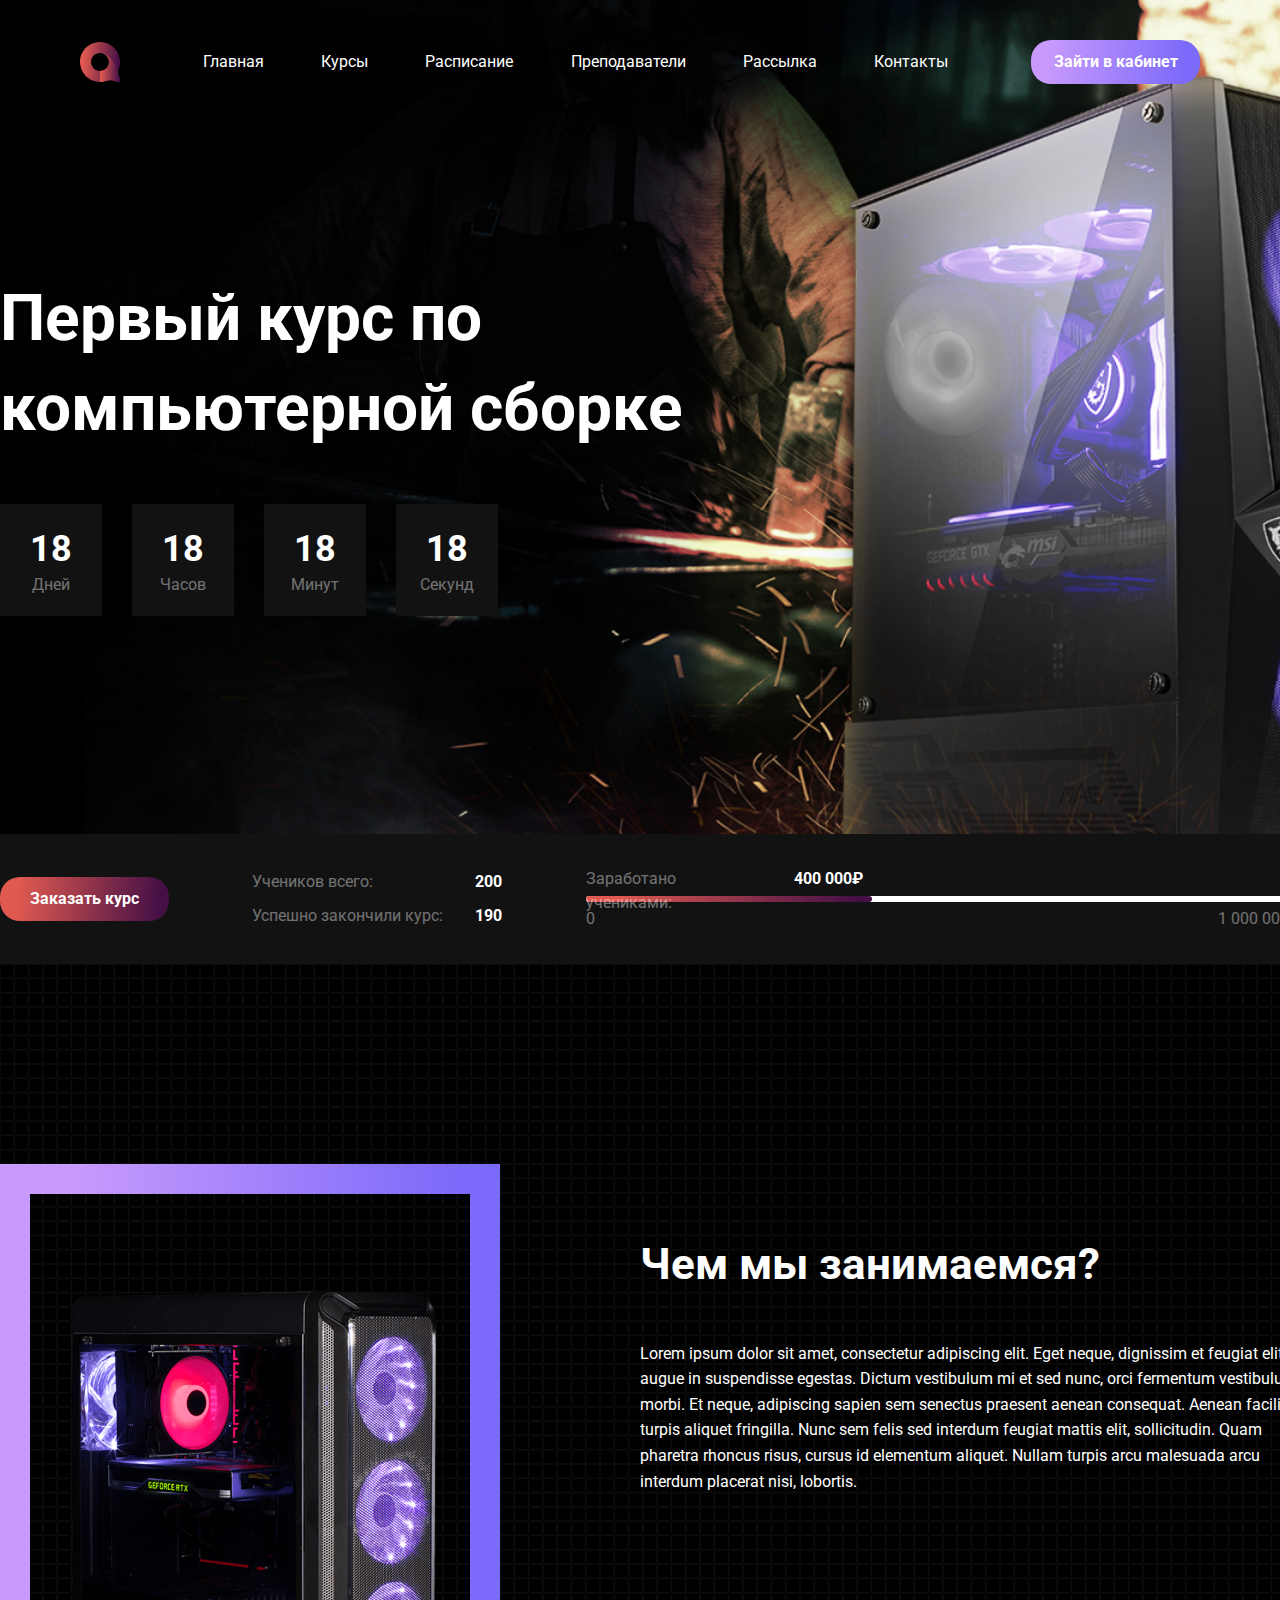
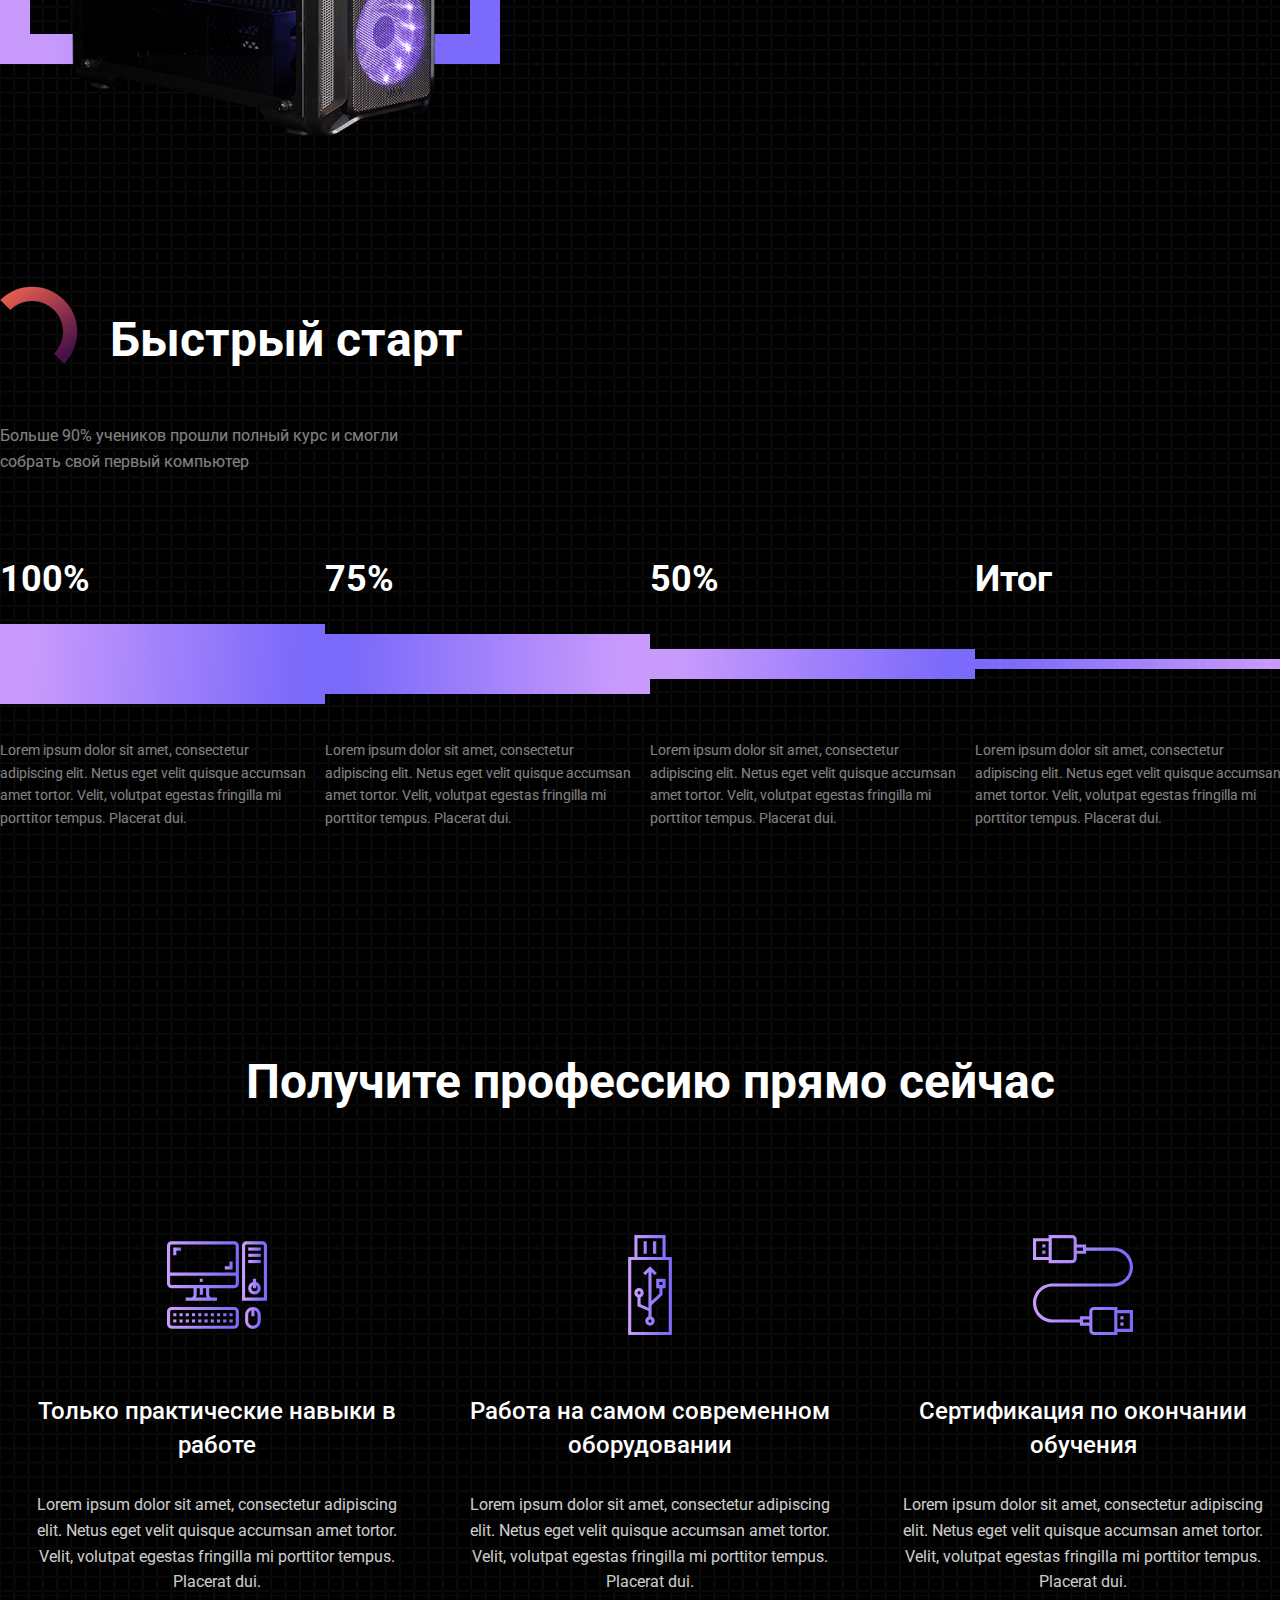
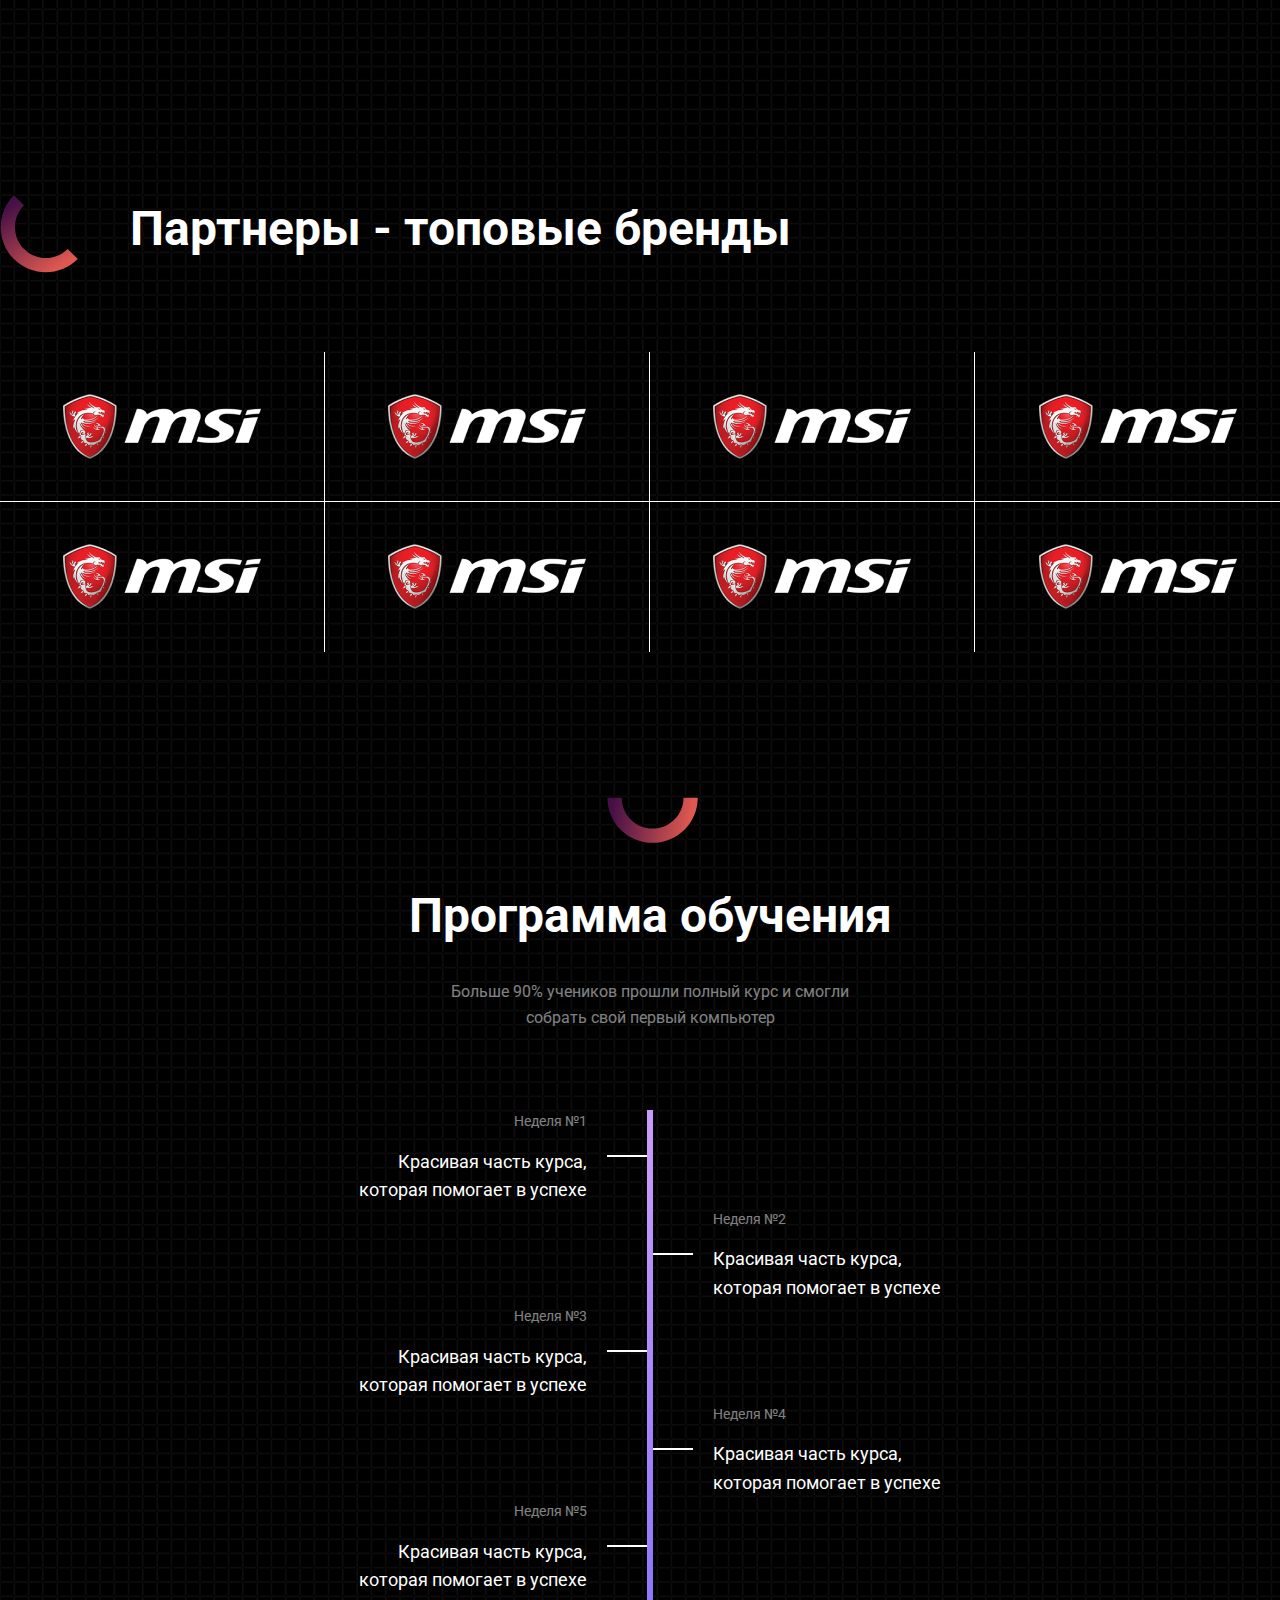
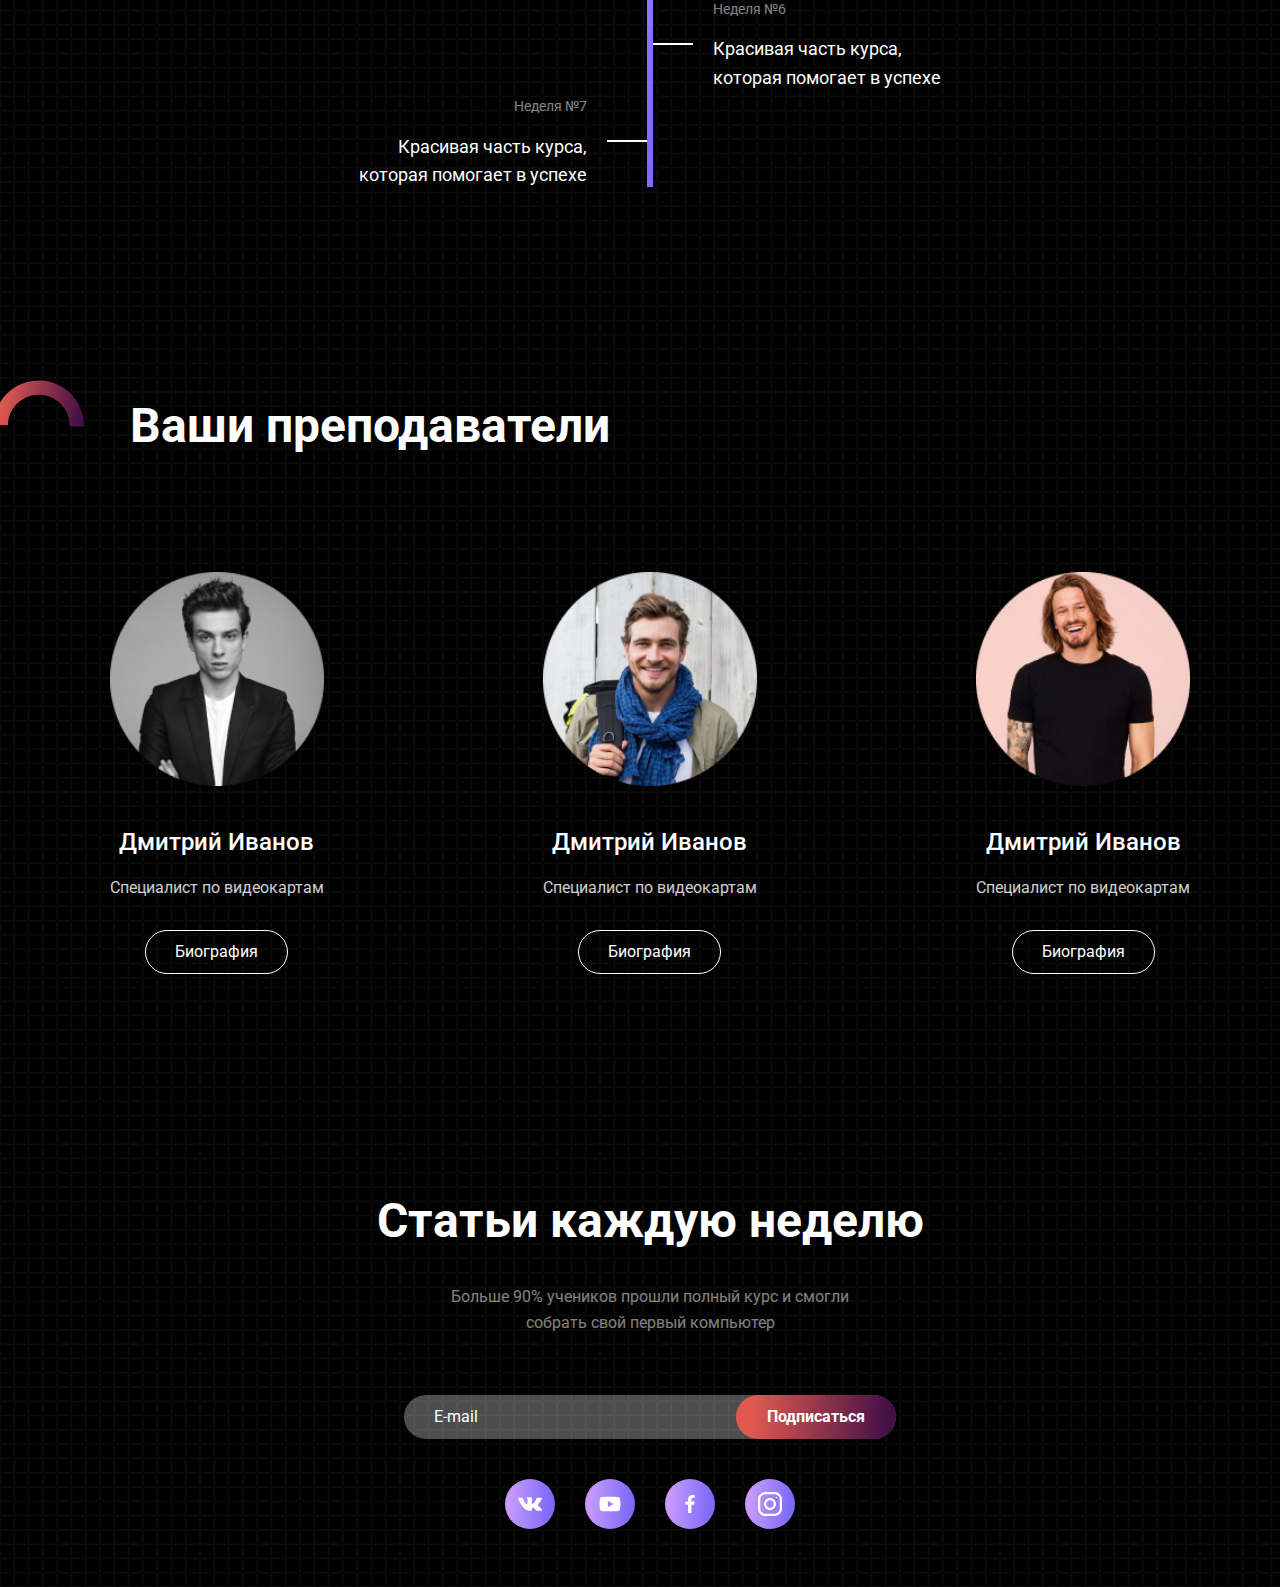
==== commit 33745403: "Complite HTML and CSS" ====
--- a/public/index.html
+++ b/public/index.html
@@ -1 +1 @@
-<!DOCTYPE html><html lang="en"><head><meta charset="UTF-8"><meta http-equiv="X-UA-Compatible" content="IE=edge"><meta name="viewport" content="width=device-width,initial-scale=1"><title>Computer courses</title><link rel="preconnect" href="https://fonts.googleapis.com"><link rel="preconnect" href="https://fonts.gstatic.com" crossorigin><link href="https://fonts.googleapis.com/css2?family=Roboto:wght@400;500;700&display=swap" rel="stylesheet"><link rel="stylesheet" href="css/style.min.css"></head><body><section class="promo"><div class="menu"><img src="icons/logo.svg" alt="logo" class="logo"><div class="menu__navigation"><div class="menu__item"><a href="#">Главная</a></div><div class="menu__item"><a href="#">Курсы</a></div><div class="menu__item"><a href="#">Расписание</a></div><div class="menu__item"><a href="#">Преподаватели</a></div><div class="menu__item"><a href="#">Рассылка</a></div><div class="menu__item"><a href="#">Контакты</a></div></div><button class="btn btn_purple">Зайти в кабинет</button></div><div class="container"><h1 class="promo__title">Первый курс по компьютерной сборке</h1><div class="promo__date"><div class="date"><div class="date__number">18</div><div class="date__name">Дней</div></div><div class="date"><div class="date__number">18</div><div class="date__name">Часов</div></div><div class="date"><div class="date__number">18</div><div class="date__name">Минут</div></div><div class="date"><div class="date__number">18</div><div class="date__name">Секунд</div></div></div></div><div class="promo__order"><div class="container"><div class="wrapper"><button class="btn btn_red">Заказать курс</button><div class="counts"><div class="row"><div class="title">Учеников всего:</div><div class="count">200</div></div><div class="row"><div class="title">Успешно закончили курс:</div><div class="count">190</div></div></div><div class="profit"><div class="row"><div class="title">Заработано учениками:</div><div class="count">400 000₽</div></div><div class="row_scale"><div class="scale"><div class="progress"></div></div></div><div class="row row_bottom"><div class="title">0</div><div class="title title_right">1 000 000₽</div></div></div></div></div></div></section><section class="about"><div class="container"><div class="about__wrapper"><div class="about__squear"><img src="img/PC.png" alt="pc" class="about__pc"></div><div class="about__descr"><div class="about__title">Чем мы занимаемся?</div><div class="about__text">Lorem ipsum dolor sit amet, consectetur adipiscing elit. Eget neque, dignissim et feugiat elit augue in suspendisse egestas. Dictum vestibulum mi et sed nunc, orci fermentum vestibulum, morbi. Et neque, adipiscing sapien sem senectus praesent aenean consequat. Aenean facilisi turpis aliquet fringilla. Nunc sem felis sed interdum feugiat mattis elit, sollicitudin. Quam pharetra rhoncus risus, cursus id elementum aliquet. Nullam turpis arcu malesuada arcu interdum placerat nisi, lobortis.</div></div></div></div></section><section class="start"><div class="container"><div class="start__title"><img src="icons/Ellipse.svg" alt="icon"> Быстрый старт</div><div class="start__descr">Больше 90% учеников прошли полный курс и смогли собрать свой первый компьютер</div><div class="start__stat"><div class="start__row"><div class="start__column_title">100%</div><div class="start__column_title">75%</div><div class="start__column_title">50%</div><div class="start__column_title">Итог</div></div><div class="start__row"><div class="start__column_1"></div><div class="start__column_2"></div><div class="start__column_3"></div><div class="start__column_4"></div></div><div class="start__row"><div class="start__column start__column_bottom">Lorem ipsum dolor sit amet, consectetur adipiscing elit. Netus eget velit quisque accumsan amet tortor. Velit, volutpat egestas fringilla mi porttitor tempus. Placerat dui.</div><div class="start__column start__column_bottom">Lorem ipsum dolor sit amet, consectetur adipiscing elit. Netus eget velit quisque accumsan amet tortor. Velit, volutpat egestas fringilla mi porttitor tempus. Placerat dui.</div><div class="start__column start__column_bottom">Lorem ipsum dolor sit amet, consectetur adipiscing elit. Netus eget velit quisque accumsan amet tortor. Velit, volutpat egestas fringilla mi porttitor tempus. Placerat dui.</div><div class="start__column start__column_bottom">Lorem ipsum dolor sit amet, consectetur adipiscing elit. Netus eget velit quisque accumsan amet tortor. Velit, volutpat egestas fringilla mi porttitor tempus. Placerat dui.</div></div></div></div></section><section class="profession"><div class="container"><div class="profession__title">Получите профессию прямо сейчас</div><div class="profession__items"><div class="profession__item"><img src="icons/icon-1.svg" alt="computer"><div class="profession__subtitle">Только практические навыки в работе</div><div class="profession__text">Lorem ipsum dolor sit amet, consectetur adipiscing elit. Netus eget velit quisque accumsan amet tortor. Velit, volutpat egestas fringilla mi porttitor tempus. Placerat dui.</div></div><div class="profession__item"><img src="icons/icon-2.svg" alt="flashcard"><div class="profession__subtitle">Работа на самом современном оборудовании</div><div class="profession__text">Lorem ipsum dolor sit amet, consectetur adipiscing elit. Netus eget velit quisque accumsan amet tortor. Velit, volutpat egestas fringilla mi porttitor tempus. Placerat dui.</div></div><div class="profession__item"><img src="icons/icon-3.svg" alt="cable"><div class="profession__subtitle">Сертификация по окончании обучения</div><div class="profession__text">Lorem ipsum dolor sit amet, consectetur adipiscing elit. Netus eget velit quisque accumsan amet tortor. Velit, volutpat egestas fringilla mi porttitor tempus. Placerat dui.</div></div></div></div></section><section class="partners"><div class="container"><div class="partners__title"><img src="icons/Ellipse.svg" alt="icon"> Партнеры - топовые бренды</div><div class="partners__items"><div class="partners__row"><div class="partners__column"><img src="img/logo_partners.png" alt="logo"></div><div class="partners__column"><img src="img/logo_partners.png" alt="logo"></div><div class="partners__column"><img src="img/logo_partners.png" alt="logo"></div><div class="partners__column"><img src="img/logo_partners.png" alt="logo"></div></div><div class="partners__row"><div class="partners__column"><img src="img/logo_partners.png" alt="logo"></div><div class="partners__column"><img src="img/logo_partners.png" alt="logo"></div><div class="partners__column"><img src="img/logo_partners.png" alt="logo"></div><div class="partners__column"><img src="img/logo_partners.png" alt="logo"></div></div></div></div></section></body></html>+<!DOCTYPE html><html lang="en"><head><meta charset="UTF-8"><meta http-equiv="X-UA-Compatible" content="IE=edge"><meta name="viewport" content="width=device-width,initial-scale=1"><title>Computer courses</title><link rel="preconnect" href="https://fonts.googleapis.com"><link rel="preconnect" href="https://fonts.gstatic.com" crossorigin><link href="https://fonts.googleapis.com/css2?family=Roboto:wght@400;500;700&display=swap" rel="stylesheet"><link rel="stylesheet" href="css/style.min.css"></head><body><section class="promo"><div class="menu"><img src="icons/logo.svg" alt="logo" class="logo"><div class="menu__navigation"><div class="menu__item"><a href="#">Главная</a></div><div class="menu__item"><a href="#">Курсы</a></div><div class="menu__item"><a href="#">Расписание</a></div><div class="menu__item"><a href="#">Преподаватели</a></div><div class="menu__item"><a href="#">Рассылка</a></div><div class="menu__item"><a href="#">Контакты</a></div></div><button class="btn btn_purple">Зайти в кабинет</button></div><div class="container"><h1 class="promo__title">Первый курс по компьютерной сборке</h1><div class="promo__date"><div class="date"><div class="date__number">18</div><div class="date__name">Дней</div></div><div class="date"><div class="date__number">18</div><div class="date__name">Часов</div></div><div class="date"><div class="date__number">18</div><div class="date__name">Минут</div></div><div class="date"><div class="date__number">18</div><div class="date__name">Секунд</div></div></div></div><div class="promo__order"><div class="container"><div class="wrapper"><button class="btn btn_red">Заказать курс</button><div class="counts"><div class="row"><div class="title">Учеников всего:</div><div class="count">200</div></div><div class="row"><div class="title">Успешно закончили курс:</div><div class="count">190</div></div></div><div class="profit"><div class="row"><div class="title">Заработано учениками:</div><div class="count">400 000₽</div></div><div class="row_scale"><div class="scale"><div class="progress"></div></div></div><div class="row row_bottom"><div class="title">0</div><div class="title title_right">1 000 000₽</div></div></div></div></div></div></section><section class="about"><div class="container"><div class="about__wrapper"><div class="about__squear"><img src="img/PC.png" alt="pc" class="about__pc"></div><div class="about__descr"><div class="about__title">Чем мы занимаемся?</div><div class="about__text">Lorem ipsum dolor sit amet, consectetur adipiscing elit. Eget neque, dignissim et feugiat elit augue in suspendisse egestas. Dictum vestibulum mi et sed nunc, orci fermentum vestibulum, morbi. Et neque, adipiscing sapien sem senectus praesent aenean consequat. Aenean facilisi turpis aliquet fringilla. Nunc sem felis sed interdum feugiat mattis elit, sollicitudin. Quam pharetra rhoncus risus, cursus id elementum aliquet. Nullam turpis arcu malesuada arcu interdum placerat nisi, lobortis.</div></div></div></div></section><section class="start"><div class="container"><div class="start__title"><img src="icons/Ellipse.svg" alt="icon"> Быстрый старт</div><div class="start__descr">Больше 90% учеников прошли полный курс и смогли собрать свой первый компьютер</div><div class="start__stat"><div class="start__row"><div class="start__column_title">100%</div><div class="start__column_title">75%</div><div class="start__column_title">50%</div><div class="start__column_title">Итог</div></div><div class="start__row"><div class="start__column_1"></div><div class="start__column_2"></div><div class="start__column_3"></div><div class="start__column_4"></div></div><div class="start__row"><div class="start__column start__column_bottom">Lorem ipsum dolor sit amet, consectetur adipiscing elit. Netus eget velit quisque accumsan amet tortor. Velit, volutpat egestas fringilla mi porttitor tempus. Placerat dui.</div><div class="start__column start__column_bottom">Lorem ipsum dolor sit amet, consectetur adipiscing elit. Netus eget velit quisque accumsan amet tortor. Velit, volutpat egestas fringilla mi porttitor tempus. Placerat dui.</div><div class="start__column start__column_bottom">Lorem ipsum dolor sit amet, consectetur adipiscing elit. Netus eget velit quisque accumsan amet tortor. Velit, volutpat egestas fringilla mi porttitor tempus. Placerat dui.</div><div class="start__column start__column_bottom">Lorem ipsum dolor sit amet, consectetur adipiscing elit. Netus eget velit quisque accumsan amet tortor. Velit, volutpat egestas fringilla mi porttitor tempus. Placerat dui.</div></div></div></div></section><section class="profession"><div class="container"><div class="profession__title">Получите профессию прямо сейчас</div><div class="profession__items"><div class="profession__item"><img src="icons/icon-1.svg" alt="computer"><div class="profession__subtitle">Только практические навыки в работе</div><div class="profession__text">Lorem ipsum dolor sit amet, consectetur adipiscing elit. Netus eget velit quisque accumsan amet tortor. Velit, volutpat egestas fringilla mi porttitor tempus. Placerat dui.</div></div><div class="profession__item"><img src="icons/icon-2.svg" alt="flashcard"><div class="profession__subtitle">Работа на самом современном оборудовании</div><div class="profession__text">Lorem ipsum dolor sit amet, consectetur adipiscing elit. Netus eget velit quisque accumsan amet tortor. Velit, volutpat egestas fringilla mi porttitor tempus. Placerat dui.</div></div><div class="profession__item"><img src="icons/icon-3.svg" alt="cable"><div class="profession__subtitle">Сертификация по окончании обучения</div><div class="profession__text">Lorem ipsum dolor sit amet, consectetur adipiscing elit. Netus eget velit quisque accumsan amet tortor. Velit, volutpat egestas fringilla mi porttitor tempus. Placerat dui.</div></div></div></div></section><section class="partners"><div class="container"><div class="partners__title"><img src="icons/Ellipse.svg" alt="icon"> Партнеры - топовые бренды</div><div class="partners__items"><div class="partners__row"><div class="partners__column"><img src="img/logo_partners.png" alt="logo"></div><div class="partners__column"><img src="img/logo_partners.png" alt="logo"></div><div class="partners__column"><img src="img/logo_partners.png" alt="logo"></div><div class="partners__column"><img src="img/logo_partners.png" alt="logo"></div></div><div class="partners__row"><div class="partners__column"><img src="img/logo_partners.png" alt="logo"></div><div class="partners__column"><img src="img/logo_partners.png" alt="logo"></div><div class="partners__column"><img src="img/logo_partners.png" alt="logo"></div><div class="partners__column"><img src="img/logo_partners.png" alt="logo"></div></div></div></div></section><section class="program"><div class="container"><div class="program__title"><img src="icons/Ellipse.svg" alt="icon"> Программа обучения</div><div class="program__descr">Больше 90% учеников прошли полный курс и смогли собрать свой первый компьютер</div><div class="program__weeks"><div class="program__column"><div class="program__week program__week_left"><div class="program__week-number">Неделя №1</div><div class="program__text">Красивая часть курса, которая помогает в успехе</div></div><div class="program__week program__week_left"><div class="program__week-number">Неделя №3</div><div class="program__text">Красивая часть курса, которая помогает в успехе</div></div><div class="program__week program__week_left"><div class="program__week-number">Неделя №5</div><div class="program__text">Красивая часть курса, которая помогает в успехе</div></div><div class="program__week program__week_left"><div class="program__week-number">Неделя №7</div><div class="program__text">Красивая часть курса, которая помогает в успехе</div></div></div><div class="program__divider"></div><div class="program__column program__column_right"><div class="program__week program__week_right"><div class="program__week-number">Неделя №2</div><div class="program__text">Красивая часть курса, которая помогает в успехе</div></div><div class="program__week program__week_right"><div class="program__week-number">Неделя №4</div><div class="program__text">Красивая часть курса, которая помогает в успехе</div></div><div class="program__week program__week_right"><div class="program__week-number">Неделя №6</div><div class="program__text">Красивая часть курса, которая помогает в успехе</div></div></div></div></div></section><section class="teachers"><div class="container"><div class="teachers__title"><img src="icons/Ellipse.svg" alt="icon"> Ваши преподаватели</div><div class="teachers__items"><div class="teachers__item"><img src="img/teacher_1.png" alt="teacher_1"><div class="teachers__name">Дмитрий Иванов</div><div class="teachers__speciality">Специалист по видеокартам</div><div class="teachers__biography">Биография</div></div><div class="teachers__item"><img src="img/teacher_2.png" alt="teacher_2"><div class="teachers__name">Дмитрий Иванов</div><div class="teachers__speciality">Специалист по видеокартам</div><div class="teachers__biography">Биография</div></div><div class="teachers__item"><img src="img/teacher_3.png" alt="teacher_3"><div class="teachers__name">Дмитрий Иванов</div><div class="teachers__speciality">Специалист по видеокартам</div><div class="teachers__biography">Биография</div></div></div></div></section><section class="contacts"><div class="container"><div class="contacts__title">Статьи каждую неделю</div><div class="contacts__descr">Больше 90% учеников прошли полный курс и смогли собрать свой первый компьютер</div><div class="contacts__email">E-mail<div class="contacts__subscribe">Подписаться</div></div><div class="contacts__social"><div class="contacts__social-item"><img src="icons/vk.svg" alt="vk"></div><div class="contacts__social-item"><img src="icons/youtube.svg" alt="youtube"></div><div class="contacts__social-item"><img src="icons/facebook.svg" alt="facebook"></div><div class="contacts__social-item"><img src="icons/instagram.svg" alt="instagram"></div></div></div></section></body></html>--- a/public/css/style.min.css
+++ b/public/css/style.min.css
@@ -1 +1 @@
-*{font-family:Roboto,sans-serif;margin:0;padding:0}.container{width:1300px;margin:0 auto}.btn{width:169px;height:44px;border-radius:20px;border:none;font-weight:700;font-size:16px;line-height:150%;text-align:center;color:#fff}.btn_red{background:linear-gradient(94.78deg,#df5950 11.19%,#451046 93.72%)}.btn_purple{background:linear-gradient(94.26deg,#c89afc 9.51%,#7c6afa 90.23%)}.promo{background:url(../img/main-screen__bg.png) no-repeat 50%/cover;min-height:960px}.promo .menu{padding:40px 80px 0;display:flex;justify-content:space-between}.promo .menu__navigation{display:flex;justify-content:space-between;align-items:center;width:745px}.promo .menu__item a{font-weight:400;font-size:16px;line-height:150%;color:#fff;text-decoration:none}.promo__title{width:920px;height:180px;padding-top:190px;font-weight:700;font-size:64px;line-height:140%;color:#fff}.promo__date{display:flex;justify-content:space-between;width:498px;padding-top:50px}.promo__date .date{width:102px;height:112px;background:#121212}.promo__date .date__number{padding-top:20px;font-weight:700;font-size:36px;line-height:140%;text-align:center;color:#fff}.promo__date .date__name{font-weight:400;font-size:16px;line-height:140%;text-align:center;color:#fff;opacity:.4}.promo__order{margin-top:218px;width:100%;height:130px;background:#121212}.promo__order .wrapper{display:flex;justify-content:space-between;align-items:center;height:130px}.promo__order .wrapper .counts{margin-left:81px;display:grid;grid-template-rows:repeat(2,24px);row-gap:10px}.promo__order .wrapper .counts .row{display:grid;grid-template-columns:193px 28px;-moz-column-gap:30px;column-gap:30px}.promo__order .wrapper .counts .row .title{font-weight:400;font-size:16px;line-height:150%;color:#fff;opacity:.4}.promo__order .wrapper .counts .row .count{font-weight:700;font-size:16px;line-height:150%;color:#fff}.promo__order .wrapper .profit{width:714px;margin-left:81px;display:grid;grid-template-rows:24px 6px 24px;row-gap:5px}.promo__order .wrapper .profit .row{width:714px;display:grid;grid-template-columns:178px 71px;-moz-column-gap:30px;column-gap:30px}.promo__order .wrapper .profit .row .title{font-weight:400;font-size:16px;line-height:150%;color:#fff;opacity:.4}.promo__order .wrapper .profit .row .title_right{text-align:end}.promo__order .wrapper .profit .row .count{font-weight:700;font-size:16px;line-height:150%;color:#fff}.promo__order .wrapper .profit .row_bottom{justify-content:space-between;grid-template-columns:71px 178px}.promo__order .wrapper .profit .row_scale{display:grid;grid-template-columns:1fr;grid-column:1/3}.promo__order .wrapper .profit .row_scale .scale{width:100%;height:6px;border-radius:3px;border:none;background:#fff}.promo__order .wrapper .profit .row_scale .scale .progress{width:40%;height:6px;border-radius:3px;border:none;background:linear-gradient(94.78deg,#df5950 11.19%,#451046 93.72%)}.about{height:542px;padding:200px 0 0 0;background:url(../img/bg.png)}.about__wrapper{width:100%;height:542px;display:flex}.about__squear{width:500px;height:500px;border:30px solid transparent;-o-border-image:linear-gradient(94.26deg,#c89afc 9.51%,#7c6afa 90.23%);border-image:linear-gradient(94.26deg,#c89afc 9.51%,#7c6afa 90.23%);border-image-slice:1;box-sizing:border-box}.about__squear img{width:446px;height:446px;transform:translateY(96px)}.about__descr{margin-left:140px;margin-top:70px}.about__title{font-weight:700;font-size:44px;line-height:140%;color:#fff}.about__text{margin-top:45px;font-weight:400;font-size:16px;line-height:160%;color:#fff}.start{height:542px;padding:200px 0 0 0;background:url(../img/bg.png)}.start__title{padding-left:110px;position:relative;font-weight:700;font-size:48px;line-height:140%;color:#fff}.start__title img{position:absolute;left:0;top:-20px}.start__descr{margin-top:50px;width:411px;font-weight:400;font-size:16px;line-height:160%;color:#fff;opacity:.5}.start__stat{margin-top:80px;min-height:275px;display:grid;grid-template-rows:50px 80px 90px;row-gap:20px}.start__row{display:grid;grid-template-columns:repeat(4,1fr);align-items:center}.start__column{font-weight:400;font-size:14px;line-height:160%;color:#fff;opacity:.5}.start__column_title{font-weight:700;font-size:36px;line-height:140%;color:#fff}.start__column_1{width:100%;height:80px;background:linear-gradient(94.26deg,#c89afc 9.51%,#7c6afa 90.23%)}.start__column_2{width:100%;height:60px;background:linear-gradient(270.26deg,#c89afc 9.51%,#7c6afa 90.23%)}.start__column_3{width:100%;height:30px;background:linear-gradient(94.26deg,#c89afc 9.51%,#7c6afa 90.23%)}.start__column_4{width:100%;height:10px;background:linear-gradient(270.26deg,#c89afc 9.51%,#7c6afa 90.23%)}.start__column_bottom{margin-top:15px;padding-right:18px}.profession{min-height:542px;padding:200px 0 0 0;background:url(../img/bg.png)}.profession__title{font-weight:700;font-size:48px;line-height:140%;text-align:center;color:#fff}.profession__items{margin-top:120px;display:flex;justify-content:space-between}.profession__item{padding:0 36px;min-width:358px;display:flex;flex-direction:column;align-items:center}.profession__item img{width:100px;height:100px}.profession__subtitle{margin-top:60px;font-weight:500;font-size:24px;line-height:140%;text-align:center;color:#fff}.profession__text{margin-top:30px;font-weight:400;font-size:16px;line-height:160%;text-align:center;color:#fff;opacity:.8}.partners{min-height:487px;padding:200px 0 0 0;background:url(../img/bg.png)}.partners__title{padding-left:130px;position:relative;font-weight:700;font-size:48px;line-height:140%;color:#fff}.partners__title img{position:absolute;left:0;top:0;transform:rotate(180deg)}.partners__items{margin-top:90px;display:grid;grid-template-rows:repeat(2,150px)}.partners__row{display:grid;grid-template-columns:repeat(4,1fr);border-bottom:1px solid #fff}.partners__row:last-child{border-bottom:none}.partners__column{display:grid;justify-content:center;align-items:center;border-right:1px solid #fff}.partners__column:last-child{border-right:none}+*{font-family:Roboto,sans-serif;margin:0;padding:0}.container{width:1300px;margin:0 auto}.btn{width:169px;height:44px;border-radius:20px;border:none;font-weight:700;font-size:16px;line-height:150%;text-align:center;color:#fff}.btn_red{background:linear-gradient(94.78deg,#df5950 11.19%,#451046 93.72%)}.btn_purple{background:linear-gradient(94.26deg,#c89afc 9.51%,#7c6afa 90.23%)}.promo{background:url(../img/main-screen__bg.png) no-repeat 50%/cover;min-height:960px}.promo .menu{padding:40px 80px 0;display:flex;justify-content:space-between}.promo .menu__navigation{display:flex;justify-content:space-between;align-items:center;width:745px}.promo .menu__item a{font-weight:400;font-size:16px;line-height:150%;color:#fff;text-decoration:none}.promo__title{width:920px;height:180px;padding-top:190px;font-weight:700;font-size:64px;line-height:140%;color:#fff}.promo__date{display:flex;justify-content:space-between;width:498px;padding-top:50px}.promo__date .date{width:102px;height:112px;background:#121212}.promo__date .date__number{padding-top:20px;font-weight:700;font-size:36px;line-height:140%;text-align:center;color:#fff}.promo__date .date__name{font-weight:400;font-size:16px;line-height:140%;text-align:center;color:#fff;opacity:.4}.promo__order{margin-top:218px;width:100%;height:130px;background:#121212}.promo__order .wrapper{display:flex;justify-content:space-between;align-items:center;height:130px}.promo__order .wrapper .counts{margin-left:81px;display:grid;grid-template-rows:repeat(2,24px);row-gap:10px}.promo__order .wrapper .counts .row{display:grid;grid-template-columns:193px 28px;-moz-column-gap:30px;column-gap:30px}.promo__order .wrapper .counts .row .title{font-weight:400;font-size:16px;line-height:150%;color:#fff;opacity:.4}.promo__order .wrapper .counts .row .count{font-weight:700;font-size:16px;line-height:150%;color:#fff}.promo__order .wrapper .profit{width:714px;margin-left:81px;display:grid;grid-template-rows:24px 6px 24px;row-gap:5px}.promo__order .wrapper .profit .row{width:714px;display:grid;grid-template-columns:178px 71px;-moz-column-gap:30px;column-gap:30px}.promo__order .wrapper .profit .row .title{font-weight:400;font-size:16px;line-height:150%;color:#fff;opacity:.4}.promo__order .wrapper .profit .row .title_right{text-align:end}.promo__order .wrapper .profit .row .count{font-weight:700;font-size:16px;line-height:150%;color:#fff}.promo__order .wrapper .profit .row_bottom{justify-content:space-between;grid-template-columns:71px 178px}.promo__order .wrapper .profit .row_scale{display:grid;grid-template-columns:1fr;grid-column:1/3}.promo__order .wrapper .profit .row_scale .scale{width:100%;height:6px;border-radius:3px;border:none;background:#fff}.promo__order .wrapper .profit .row_scale .scale .progress{width:40%;height:6px;border-radius:3px;border:none;background:linear-gradient(94.78deg,#df5950 11.19%,#451046 93.72%)}.about{height:542px;padding:200px 0 0 0;background:url(../img/bg.png)}.about__wrapper{width:100%;height:542px;display:flex}.about__squear{width:500px;height:500px;border:30px solid transparent;-o-border-image:linear-gradient(94.26deg,#c89afc 9.51%,#7c6afa 90.23%);border-image:linear-gradient(94.26deg,#c89afc 9.51%,#7c6afa 90.23%);border-image-slice:1;box-sizing:border-box}.about__squear img{width:446px;height:446px;transform:translateY(96px)}.about__descr{margin-left:140px;margin-top:70px}.about__title{font-weight:700;font-size:44px;line-height:140%;color:#fff}.about__text{margin-top:45px;font-weight:400;font-size:16px;line-height:160%;color:#fff}.start{height:542px;padding:200px 0 0 0;background:url(../img/bg.png)}.start__title{padding-left:110px;position:relative;font-weight:700;font-size:48px;line-height:140%;color:#fff}.start__title img{position:absolute;left:0;top:-20px}.start__descr{margin-top:50px;width:411px;font-weight:400;font-size:16px;line-height:160%;color:#fff;opacity:.5}.start__stat{margin-top:80px;min-height:275px;display:grid;grid-template-rows:50px 80px 90px;row-gap:20px}.start__row{display:grid;grid-template-columns:repeat(4,1fr);align-items:center}.start__column{font-weight:400;font-size:14px;line-height:160%;color:#fff;opacity:.5}.start__column_title{font-weight:700;font-size:36px;line-height:140%;color:#fff}.start__column_1{width:100%;height:80px;background:linear-gradient(94.26deg,#c89afc 9.51%,#7c6afa 90.23%)}.start__column_2{width:100%;height:60px;background:linear-gradient(270.26deg,#c89afc 9.51%,#7c6afa 90.23%)}.start__column_3{width:100%;height:30px;background:linear-gradient(94.26deg,#c89afc 9.51%,#7c6afa 90.23%)}.start__column_4{width:100%;height:10px;background:linear-gradient(270.26deg,#c89afc 9.51%,#7c6afa 90.23%)}.start__column_bottom{margin-top:15px;padding-right:18px}.profession{min-height:542px;padding:200px 0 0 0;background:url(../img/bg.png)}.profession__title{font-weight:700;font-size:48px;line-height:140%;text-align:center;color:#fff}.profession__items{margin-top:120px;display:flex;justify-content:space-between}.profession__item{padding:0 36px;min-width:358px;display:flex;flex-direction:column;align-items:center}.profession__item img{width:100px;height:100px}.profession__subtitle{margin-top:60px;font-weight:500;font-size:24px;line-height:140%;text-align:center;color:#fff}.profession__text{margin-top:30px;font-weight:400;font-size:16px;line-height:160%;text-align:center;color:#fff;opacity:.8}.partners{min-height:487px;padding:200px 0 0 0;background:url(../img/bg.png)}.partners__title{padding-left:130px;position:relative;font-weight:700;font-size:48px;line-height:140%;color:#fff}.partners__title img{position:absolute;left:0;top:0;transform:rotate(180deg)}.partners__items{margin-top:90px;display:grid;grid-template-rows:repeat(2,150px)}.partners__row{display:grid;grid-template-columns:repeat(4,1fr);border-bottom:1px solid #fff}.partners__row:last-child{border-bottom:none}.partners__column{display:grid;justify-content:center;align-items:center;border-right:1px solid #fff}.partners__column:last-child{border-right:none}.program{min-height:910px;padding:200px 0 0 0;background:url(../img/bg.png)}.program__title{width:485px;margin:0 auto;position:relative;font-weight:700;font-size:48px;line-height:140%;text-align:center;color:#fff}.program__title img{position:absolute;left:50%;top:-150px;transform:rotate(135deg) translateX(66%)}.program__descr{width:411px;margin:0 auto;text-align:center;margin-top:30px;font-weight:400;font-size:16px;line-height:160%;color:#fff;opacity:.5}.program__column_right{margin:auto 0}.program__weeks{margin:80px auto 0;width:734px;display:grid;grid-template-columns:364px 6px 364px}.program__week{position:relative;padding:0 60px;margin-bottom:100px}.program__week:last-child{margin-bottom:0}.program__week_left{text-align:right}.program__week_left::after{content:"";position:absolute;top:45px;right:0;width:40px;height:2px;background:#fff}.program__week_right{text-align:left}.program__week_right::after{content:"";position:absolute;top:45px;left:0;width:40px;height:2px;background:#fff}.program__week-number{font-weight:400;font-size:14px;line-height:160%;color:#fff;opacity:.5}.program__text{margin-top:15px;font-weight:400;font-size:18px;line-height:160%;color:#fff}.program__divider{width:6px;height:677px;background:linear-gradient(94.26deg,#c89afc 9.51%,#7c6afa 90.23%)}.teachers{min-height:595px;padding:200px 0 0 0;background:url(../img/bg.png)}.teachers__title{padding-left:130px;position:relative;font-weight:700;font-size:48px;line-height:140%;color:#fff}.teachers__title img{position:absolute;left:0;top:-15px;transform:rotate(316deg)}.teachers__items{margin-top:113px;display:flex;justify-content:space-around}.teachers__item{display:flex;flex-direction:column;justify-content:center}.teachers__name{margin-top:40px;font-weight:500;font-size:24px;line-height:140%;text-align:center;color:#fff}.teachers__speciality{margin-top:15px;font-weight:400;font-size:16px;line-height:160%;text-align:center;color:#fff;opacity:.8}.teachers__biography{display:flex;flex-direction:row;justify-content:center;align-items:center;padding:10px 30px;margin:30px auto 0;width:143px;height:44px;border:1px solid #fff;box-sizing:border-box;border-radius:50px;font-weight:400;font-size:16px;line-height:150%;text-align:center;color:#fff}.contacts{min-height:400px;padding:200px 0 0 0;background:url(../img/bg.png)}.contacts__title{font-weight:700;font-size:48px;line-height:140%;text-align:center;color:#fff}.contacts__descr{width:411px;margin:30px auto 0;text-align:center;font-weight:400;font-size:16px;line-height:160%;color:#fff;opacity:.5}.contacts__email{position:relative;margin:60px auto 0;width:462px;height:44px;background:rgba(255,255,255,.3);border-radius:22px;display:flex;justify-content:start;align-items:center;padding-left:30px;font-weight:400;font-size:16px;line-height:160%;color:#fff}.contacts__subscribe{position:absolute;top:0;right:0;display:flex;justify-content:center;align-items:center;width:160px;height:44px;border-radius:22px;background:linear-gradient(94.78deg,#df5950 11.19%,#451046 93.72%);font-weight:700;font-size:16px;line-height:150%;color:#fff}.contacts__social{margin:40px auto 0;display:flex;justify-content:space-between;width:290px}.contacts__social-item{display:flex;justify-content:center;align-items:center;width:50px;height:50px;border-radius:100%;background:linear-gradient(94.26deg,#c89afc 9.51%,#7c6afa 90.23%)}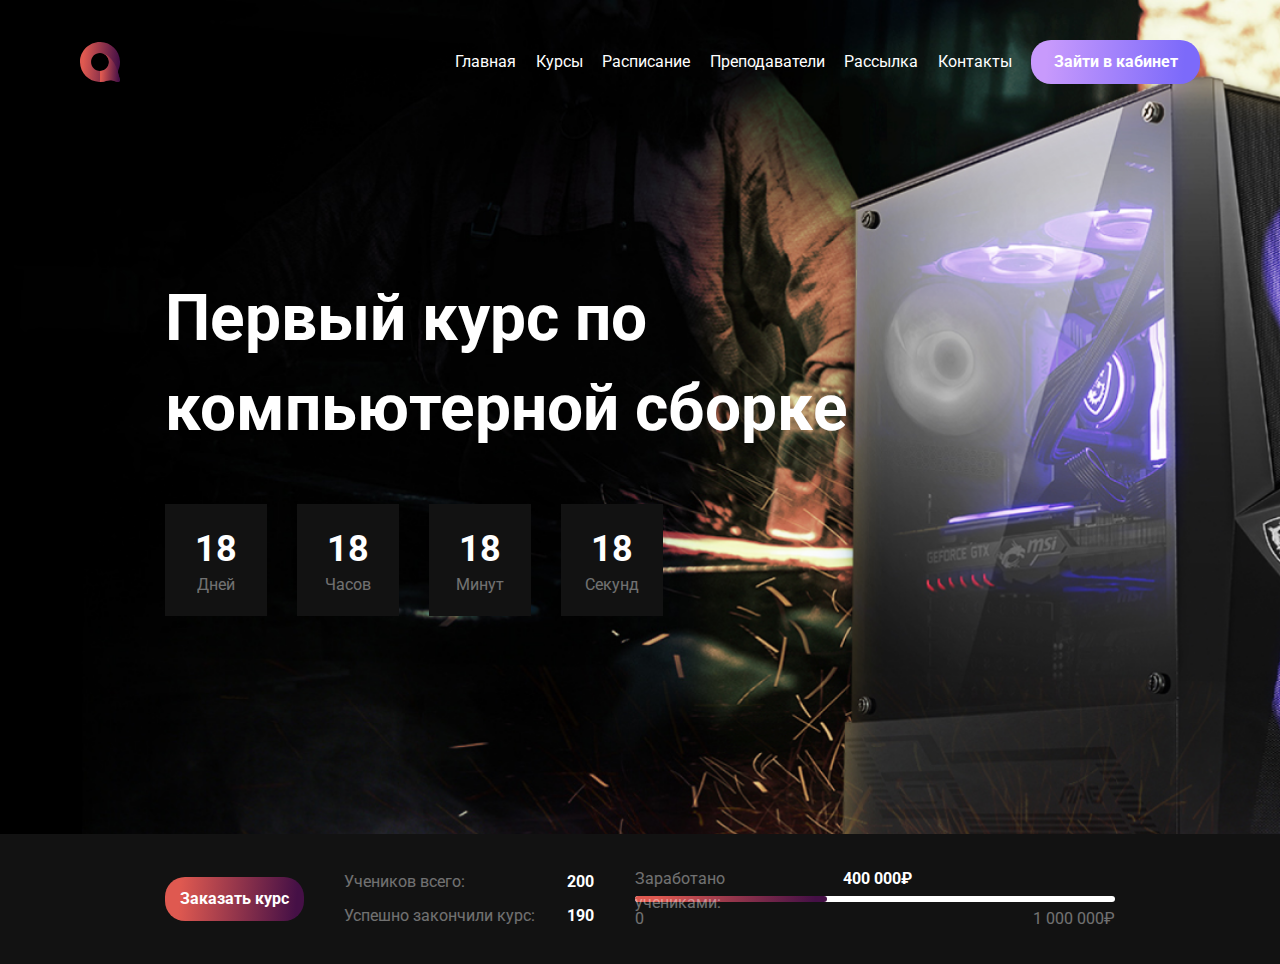
==== commit 5cd706b9: "Added burger menu in mobile version" ====
--- a/public/index.html
+++ b/public/index.html
@@ -1 +1,246 @@
-<!DOCTYPE html><html lang="en"><head><meta charset="UTF-8"><meta http-equiv="X-UA-Compatible" content="IE=edge"><meta name="viewport" content="width=device-width,initial-scale=1"><title>Computer courses</title><link rel="preconnect" href="https://fonts.googleapis.com"><link rel="preconnect" href="https://fonts.gstatic.com" crossorigin><link href="https://fonts.googleapis.com/css2?family=Roboto:wght@400;500;700&display=swap" rel="stylesheet"><link rel="stylesheet" href="css/style.min.css"></head><body><section class="promo"><div class="menu"><img src="icons/logo.svg" alt="logo" class="logo"><div class="menu__navigation"><div class="menu__item"><a href="#">Главная</a></div><div class="menu__item"><a href="#">Курсы</a></div><div class="menu__item"><a href="#">Расписание</a></div><div class="menu__item"><a href="#">Преподаватели</a></div><div class="menu__item"><a href="#">Рассылка</a></div><div class="menu__item"><a href="#">Контакты</a></div></div><button class="btn btn_purple">Зайти в кабинет</button></div><div class="container"><h1 class="promo__title">Первый курс по компьютерной сборке</h1><div class="promo__date"><div class="date"><div class="date__number">18</div><div class="date__name">Дней</div></div><div class="date"><div class="date__number">18</div><div class="date__name">Часов</div></div><div class="date"><div class="date__number">18</div><div class="date__name">Минут</div></div><div class="date"><div class="date__number">18</div><div class="date__name">Секунд</div></div></div></div><div class="promo__order"><div class="container"><div class="wrapper"><button class="btn btn_red">Заказать курс</button><div class="counts"><div class="row"><div class="title">Учеников всего:</div><div class="count">200</div></div><div class="row"><div class="title">Успешно закончили курс:</div><div class="count">190</div></div></div><div class="profit"><div class="row"><div class="title">Заработано учениками:</div><div class="count">400 000₽</div></div><div class="row_scale"><div class="scale"><div class="progress"></div></div></div><div class="row row_bottom"><div class="title">0</div><div class="title title_right">1 000 000₽</div></div></div></div></div></div></section><section class="about"><div class="container"><div class="about__wrapper"><div class="about__squear"><img src="img/PC.png" alt="pc" class="about__pc"></div><div class="about__descr"><div class="about__title">Чем мы занимаемся?</div><div class="about__text">Lorem ipsum dolor sit amet, consectetur adipiscing elit. Eget neque, dignissim et feugiat elit augue in suspendisse egestas. Dictum vestibulum mi et sed nunc, orci fermentum vestibulum, morbi. Et neque, adipiscing sapien sem senectus praesent aenean consequat. Aenean facilisi turpis aliquet fringilla. Nunc sem felis sed interdum feugiat mattis elit, sollicitudin. Quam pharetra rhoncus risus, cursus id elementum aliquet. Nullam turpis arcu malesuada arcu interdum placerat nisi, lobortis.</div></div></div></div></section><section class="start"><div class="container"><div class="start__title"><img src="icons/Ellipse.svg" alt="icon"> Быстрый старт</div><div class="start__descr">Больше 90% учеников прошли полный курс и смогли собрать свой первый компьютер</div><div class="start__stat"><div class="start__row"><div class="start__column_title">100%</div><div class="start__column_title">75%</div><div class="start__column_title">50%</div><div class="start__column_title">Итог</div></div><div class="start__row"><div class="start__column_1"></div><div class="start__column_2"></div><div class="start__column_3"></div><div class="start__column_4"></div></div><div class="start__row"><div class="start__column start__column_bottom">Lorem ipsum dolor sit amet, consectetur adipiscing elit. Netus eget velit quisque accumsan amet tortor. Velit, volutpat egestas fringilla mi porttitor tempus. Placerat dui.</div><div class="start__column start__column_bottom">Lorem ipsum dolor sit amet, consectetur adipiscing elit. Netus eget velit quisque accumsan amet tortor. Velit, volutpat egestas fringilla mi porttitor tempus. Placerat dui.</div><div class="start__column start__column_bottom">Lorem ipsum dolor sit amet, consectetur adipiscing elit. Netus eget velit quisque accumsan amet tortor. Velit, volutpat egestas fringilla mi porttitor tempus. Placerat dui.</div><div class="start__column start__column_bottom">Lorem ipsum dolor sit amet, consectetur adipiscing elit. Netus eget velit quisque accumsan amet tortor. Velit, volutpat egestas fringilla mi porttitor tempus. Placerat dui.</div></div></div></div></section><section class="profession"><div class="container"><div class="profession__title">Получите профессию прямо сейчас</div><div class="profession__items"><div class="profession__item"><img src="icons/icon-1.svg" alt="computer"><div class="profession__subtitle">Только практические навыки в работе</div><div class="profession__text">Lorem ipsum dolor sit amet, consectetur adipiscing elit. Netus eget velit quisque accumsan amet tortor. Velit, volutpat egestas fringilla mi porttitor tempus. Placerat dui.</div></div><div class="profession__item"><img src="icons/icon-2.svg" alt="flashcard"><div class="profession__subtitle">Работа на самом современном оборудовании</div><div class="profession__text">Lorem ipsum dolor sit amet, consectetur adipiscing elit. Netus eget velit quisque accumsan amet tortor. Velit, volutpat egestas fringilla mi porttitor tempus. Placerat dui.</div></div><div class="profession__item"><img src="icons/icon-3.svg" alt="cable"><div class="profession__subtitle">Сертификация по окончании обучения</div><div class="profession__text">Lorem ipsum dolor sit amet, consectetur adipiscing elit. Netus eget velit quisque accumsan amet tortor. Velit, volutpat egestas fringilla mi porttitor tempus. Placerat dui.</div></div></div></div></section><section class="partners"><div class="container"><div class="partners__title"><img src="icons/Ellipse.svg" alt="icon"> Партнеры - топовые бренды</div><div class="partners__items"><div class="partners__row"><div class="partners__column"><img src="img/logo_partners.png" alt="logo"></div><div class="partners__column"><img src="img/logo_partners.png" alt="logo"></div><div class="partners__column"><img src="img/logo_partners.png" alt="logo"></div><div class="partners__column"><img src="img/logo_partners.png" alt="logo"></div></div><div class="partners__row"><div class="partners__column"><img src="img/logo_partners.png" alt="logo"></div><div class="partners__column"><img src="img/logo_partners.png" alt="logo"></div><div class="partners__column"><img src="img/logo_partners.png" alt="logo"></div><div class="partners__column"><img src="img/logo_partners.png" alt="logo"></div></div></div></div></section><section class="program"><div class="container"><div class="program__title"><img src="icons/Ellipse.svg" alt="icon"> Программа обучения</div><div class="program__descr">Больше 90% учеников прошли полный курс и смогли собрать свой первый компьютер</div><div class="program__weeks"><div class="program__column"><div class="program__week program__week_left"><div class="program__week-number">Неделя №1</div><div class="program__text">Красивая часть курса, которая помогает в успехе</div></div><div class="program__week program__week_left"><div class="program__week-number">Неделя №3</div><div class="program__text">Красивая часть курса, которая помогает в успехе</div></div><div class="program__week program__week_left"><div class="program__week-number">Неделя №5</div><div class="program__text">Красивая часть курса, которая помогает в успехе</div></div><div class="program__week program__week_left"><div class="program__week-number">Неделя №7</div><div class="program__text">Красивая часть курса, которая помогает в успехе</div></div></div><div class="program__divider"></div><div class="program__column program__column_right"><div class="program__week program__week_right"><div class="program__week-number">Неделя №2</div><div class="program__text">Красивая часть курса, которая помогает в успехе</div></div><div class="program__week program__week_right"><div class="program__week-number">Неделя №4</div><div class="program__text">Красивая часть курса, которая помогает в успехе</div></div><div class="program__week program__week_right"><div class="program__week-number">Неделя №6</div><div class="program__text">Красивая часть курса, которая помогает в успехе</div></div></div></div></div></section><section class="teachers"><div class="container"><div class="teachers__title"><img src="icons/Ellipse.svg" alt="icon"> Ваши преподаватели</div><div class="teachers__items"><div class="teachers__item"><img src="img/teacher_1.png" alt="teacher_1"><div class="teachers__name">Дмитрий Иванов</div><div class="teachers__speciality">Специалист по видеокартам</div><div class="teachers__biography">Биография</div></div><div class="teachers__item"><img src="img/teacher_2.png" alt="teacher_2"><div class="teachers__name">Дмитрий Иванов</div><div class="teachers__speciality">Специалист по видеокартам</div><div class="teachers__biography">Биография</div></div><div class="teachers__item"><img src="img/teacher_3.png" alt="teacher_3"><div class="teachers__name">Дмитрий Иванов</div><div class="teachers__speciality">Специалист по видеокартам</div><div class="teachers__biography">Биография</div></div></div></div></section><section class="contacts"><div class="container"><div class="contacts__title">Статьи каждую неделю</div><div class="contacts__descr">Больше 90% учеников прошли полный курс и смогли собрать свой первый компьютер</div><div class="contacts__email">E-mail<div class="contacts__subscribe">Подписаться</div></div><div class="contacts__social"><div class="contacts__social-item"><img src="icons/vk.svg" alt="vk"></div><div class="contacts__social-item"><img src="icons/youtube.svg" alt="youtube"></div><div class="contacts__social-item"><img src="icons/facebook.svg" alt="facebook"></div><div class="contacts__social-item"><img src="icons/instagram.svg" alt="instagram"></div></div></div></section></body></html>+<!DOCTYPE html><html lang="en"><head><meta charset="UTF-8"><meta http-equiv="X-UA-Compatible" content="IE=edge"><meta name="viewport" content="width=device-width,initial-scale=1"><title>Computer courses</title><link rel="preconnect" href="https://fonts.googleapis.com"><link rel="preconnect" href="https://fonts.gstatic.com" crossorigin><link href="https://fonts.googleapis.com/css2?family=Roboto:wght@400;500;700&display=swap" rel="stylesheet"><link rel="stylesheet" href="css/style.min.css"></head><body><section class="promo"><div class="menu"><img src="icons/logo.svg" alt="logo" class="logo"><div class="menu__icon"><span></span></div><nav class="menu__body"><div class="menu__navigation"><div class="menu__item"><a href="#">Главная</a></div><div class="menu__item"><a href="#">Курсы</a></div><div class="menu__item"><a href="#">Расписание</a></div><div class="menu__item"><a href="#">Преподаватели</a></div><div class="menu__item"><a href="#">Рассылка</a></div><div class="menu__item"><a href="#">Контакты</a></div><button class="btn btn_purple">Зайти в кабинет</button></div></nav></div><div class="container"><h1 class="promo__title">Первый курс по компьютерной сборке</h1><div class="promo__date"><div class="date"><div class="date__number">18</div><div class="date__name">Дней</div></div><div class="date"><div class="date__number">18</div><div class="date__name">Часов</div></div><div class="date"><div class="date__number">18</div><div class="date__name">Минут</div></div><div class="date"><div class="date__number">18</div><div class="date__name">Секунд</div></div></div></div><div class="promo__order"><div class="container"><div class="wrapper"><button class="btn btn_red">Заказать курс</button><div class="counts"><div class="row"><div class="title">Учеников всего:</div><div class="count">200</div></div><div class="row"><div class="title">Успешно закончили курс:</div><div class="count">190</div></div></div><div class="profit"><div class="row"><div class="title">Заработано учениками:</div><div class="count">400 000₽</div></div><div class="row_scale"><div class="scale"><div class="progress"></div></div></div><div class="row row_bottom"><div class="title">0</div><div class="title title_right">1 000 000₽</div></div></div></div></div></div></section><!-- <section class="about">
+        <div class="container">
+            <div class="about__wrapper">
+                <div class="about__squear">
+                    <img src="img/PC.png" alt="pc" class="about__pc">
+                </div>
+                <div class="about__descr">
+                    <div class="about__title">
+                        Чем мы занимаемся?
+                    </div>
+                    <div class="about__text">
+                        Lorem ipsum dolor sit amet, consectetur adipiscing elit. Eget neque, dignissim et feugiat elit augue in suspendisse egestas. Dictum vestibulum mi et sed nunc, orci fermentum vestibulum, morbi. Et neque, adipiscing sapien sem senectus praesent aenean consequat. Aenean facilisi turpis aliquet fringilla. Nunc sem felis sed interdum feugiat mattis elit, sollicitudin. Quam pharetra rhoncus risus, cursus id elementum aliquet. Nullam turpis arcu malesuada arcu interdum placerat nisi, lobortis. 
+                    </div>
+                </div>  
+            </div>
+        </div>
+    </section> --><!-- <section class="start">
+        <div class="container">
+            <div class="start__title">
+                <img src="icons/Ellipse.svg" alt="icon">
+                Быстрый старт
+            </div>
+            <div class="start__descr">
+                Больше 90% учеников прошли полный курс и смогли собрать свой первый компьютер
+            </div>
+            <div class="start__stat">
+                <div class="start__row">
+                    <div class="start__column_title">100%</div>
+                    <div class="start__column_title">75%</div>
+                    <div class="start__column_title">50%</div>
+                    <div class="start__column_title">Итог</div>
+                </div>
+                <div class="start__row">
+                    <div class="start__column_1"></div>
+                    <div class="start__column_2"></div>
+                    <div class="start__column_3"></div>
+                    <div class="start__column_4"></div>
+                </div>
+                <div class="start__row">
+                    <div class="start__column start__column_bottom">Lorem ipsum dolor sit amet, consectetur adipiscing elit. Netus eget velit quisque accumsan amet tortor. Velit, volutpat egestas fringilla mi porttitor tempus. Placerat dui.</div>
+                    <div class="start__column start__column_bottom">Lorem ipsum dolor sit amet, consectetur adipiscing elit. Netus eget velit quisque accumsan amet tortor. Velit, volutpat egestas fringilla mi porttitor tempus. Placerat dui.</div>
+                    <div class="start__column start__column_bottom">Lorem ipsum dolor sit amet, consectetur adipiscing elit. Netus eget velit quisque accumsan amet tortor. Velit, volutpat egestas fringilla mi porttitor tempus. Placerat dui.</div>
+                    <div class="start__column start__column_bottom">Lorem ipsum dolor sit amet, consectetur adipiscing elit. Netus eget velit quisque accumsan amet tortor. Velit, volutpat egestas fringilla mi porttitor tempus. Placerat dui.</div>
+                </div>
+            </div>
+        </div>
+    </section> --><!-- <section class="profession">
+        <div class="container">
+            <div class="profession__title">
+                Получите профессию прямо сейчас
+            </div>
+            <div class="profession__items">
+                <div class="profession__item">
+                    <img src="icons/icon-1.svg" alt="computer">
+                    <div class="profession__subtitle">
+                        Только практические навыки в работе
+                    </div>
+                    <div class="profession__text">
+                        Lorem ipsum dolor sit amet, consectetur adipiscing elit. Netus eget velit quisque accumsan amet tortor. Velit, volutpat egestas fringilla mi porttitor tempus. Placerat dui.
+                    </div>
+                </div>
+                <div class="profession__item">
+                    <img src="icons/icon-2.svg" alt="flashcard">
+                    <div class="profession__subtitle">
+                        Работа на самом современном оборудовании
+                    </div>
+                    <div class="profession__text">
+                        Lorem ipsum dolor sit amet, consectetur adipiscing elit. Netus eget velit quisque accumsan amet tortor. Velit, volutpat egestas fringilla mi porttitor tempus. Placerat dui.
+                    </div>
+                </div>
+                <div class="profession__item">
+                    <img src="icons/icon-3.svg" alt="cable">
+                    <div class="profession__subtitle">
+                        Сертификация по окончании обучения
+                    </div>
+                    <div class="profession__text">
+                        Lorem ipsum dolor sit amet, consectetur adipiscing elit. Netus eget velit quisque accumsan amet tortor. Velit, volutpat egestas fringilla mi porttitor tempus. Placerat dui.
+                    </div>
+                </div>
+            </div>
+        </div>
+    </section> --><!-- <section class="partners">
+        <div class="container">
+            <div class="partners__title">
+                <img src="icons/Ellipse.svg" alt="icon">
+                Партнеры - топовые бренды
+            </div>
+            <div class="partners__items">
+                <div class="partners__row">
+                    <div class="partners__column">
+                        <img src="img/logo_partners.png" alt="logo">
+                    </div>
+                    <div class="partners__column">
+                        <img src="img/logo_partners.png" alt="logo">
+                    </div>
+                    <div class="partners__column">
+                        <img src="img/logo_partners.png" alt="logo">
+                    </div>
+                    <div class="partners__column">
+                        <img src="img/logo_partners.png" alt="logo">
+                    </div>
+                </div>
+                <div class="partners__row">
+                    <div class="partners__column">
+                        <img src="img/logo_partners.png" alt="logo">
+                    </div>
+                    <div class="partners__column">
+                        <img src="img/logo_partners.png" alt="logo">
+                    </div>
+                    <div class="partners__column">
+                        <img src="img/logo_partners.png" alt="logo">
+                    </div>
+                    <div class="partners__column">
+                        <img src="img/logo_partners.png" alt="logo">
+                    </div>
+                </div>
+            </div>
+        </div>
+    </section> --><!-- <section class="program">
+        <div class="container">
+            <div class="program__title">
+                <img src="icons/Ellipse.svg" alt="icon">
+                Программа обучения
+            </div>
+            <div class="program__descr">
+                Больше 90% учеников прошли полный курс и смогли собрать свой первый компьютер
+            </div>
+            <div class="program__weeks">
+                <div class="program__column">
+                    <div class="program__week program__week_left">
+                        <div class="program__week-number">
+                            Неделя №1
+                        </div>
+                        <div class="program__text">
+                            Красивая часть курса, которая помогает в успехе
+                        </div>
+                    </div>
+                    <div class="program__week program__week_left">
+                        <div class="program__week-number">
+                            Неделя №3
+                        </div>
+                        <div class="program__text">
+                            Красивая часть курса, которая помогает в успехе
+                        </div>
+                    </div>
+                    <div class="program__week program__week_left">
+                        <div class="program__week-number">
+                            Неделя №5
+                        </div>
+                        <div class="program__text">
+                            Красивая часть курса, которая помогает в успехе
+                        </div>
+                    </div>
+                    <div class="program__week program__week_left">
+                        <div class="program__week-number">
+                            Неделя №7
+                        </div>
+                        <div class="program__text">
+                            Красивая часть курса, которая помогает в успехе
+                        </div>
+                    </div>
+                </div>
+                <div class="program__divider"></div>
+                <div class="program__column program__column_right">
+                    <div class="program__week program__week_right">
+                        <div class="program__week-number">
+                            Неделя №2
+                        </div>
+                        <div class="program__text">
+                            Красивая часть курса, которая помогает в успехе
+                        </div>
+                    </div>
+                    <div class="program__week program__week_right">
+                        <div class="program__week-number">
+                            Неделя №4
+                        </div>
+                        <div class="program__text">
+                            Красивая часть курса, которая помогает в успехе
+                        </div>
+                    </div>
+                    <div class="program__week program__week_right">
+                        <div class="program__week-number">
+                            Неделя №6
+                        </div>
+                        <div class="program__text">
+                            Красивая часть курса, которая помогает в успехе
+                        </div>
+                    </div>
+                </div>
+            </div>
+        </div>
+    </section> --><!-- <section class="teachers">
+        <div class="container">
+            <div class="teachers__title">
+                <img src="icons/Ellipse.svg" alt="icon">
+                Ваши преподаватели
+            </div>
+            <div class="teachers__items">
+                <div class="teachers__item">
+                    <img src="img/teacher_1.png" alt="teacher_1">
+                    <div class="teachers__name">Дмитрий Иванов</div>
+                    <div class="teachers__speciality">Специалист по видеокартам</div>
+                    <div class="teachers__biography">Биография</div>
+                </div>
+                <div class="teachers__item">
+                    <img src="img/teacher_2.png" alt="teacher_2">
+                    <div class="teachers__name">Дмитрий Иванов</div>
+                    <div class="teachers__speciality">Специалист по видеокартам</div>
+                    <div class="teachers__biography">Биография</div>
+                </div>
+                <div class="teachers__item">
+                    <img src="img/teacher_3.png" alt="teacher_3">
+                    <div class="teachers__name">Дмитрий Иванов</div>
+                    <div class="teachers__speciality">Специалист по видеокартам</div>
+                    <div class="teachers__biography">Биография</div>
+                </div>
+            </div>
+        </div>
+    </section> --><!-- <section class="contacts">
+        <div class="container">
+            <div class="contacts__title">
+                Статьи каждую неделю
+            </div>
+            <div class="contacts__descr">
+                Больше 90% учеников прошли полный курс и смогли собрать свой первый компьютер
+            </div>
+            <div class="contacts__email">
+                E-mail
+                <div class="contacts__subscribe">Подписаться    </div>
+            </div>
+            <div class="contacts__social">
+                <div class="contacts__social-item">
+                    <img src="icons/vk.svg" alt="vk">
+                </div>
+                <div class="contacts__social-item">
+                    <img src="icons/youtube.svg" alt="youtube">
+                </div>
+                <div class="contacts__social-item">
+                    <img src="icons/facebook.svg" alt="facebook">
+                </div>
+                <div class="contacts__social-item">
+                    <img src="icons/instagram.svg" alt="instagram">
+                </div>
+            </div>
+        </div>
+    </section> --><script src="js/script.js"></script></body></html>--- a/public/css/style.min.css
+++ b/public/css/style.min.css
@@ -1 +1 @@
-*{font-family:Roboto,sans-serif;margin:0;padding:0}.container{width:1300px;margin:0 auto}.btn{width:169px;height:44px;border-radius:20px;border:none;font-weight:700;font-size:16px;line-height:150%;text-align:center;color:#fff}.btn_red{background:linear-gradient(94.78deg,#df5950 11.19%,#451046 93.72%)}.btn_purple{background:linear-gradient(94.26deg,#c89afc 9.51%,#7c6afa 90.23%)}.promo{background:url(../img/main-screen__bg.png) no-repeat 50%/cover;min-height:960px}.promo .menu{padding:40px 80px 0;display:flex;justify-content:space-between}.promo .menu__navigation{display:flex;justify-content:space-between;align-items:center;width:745px}.promo .menu__item a{font-weight:400;font-size:16px;line-height:150%;color:#fff;text-decoration:none}.promo__title{width:920px;height:180px;padding-top:190px;font-weight:700;font-size:64px;line-height:140%;color:#fff}.promo__date{display:flex;justify-content:space-between;width:498px;padding-top:50px}.promo__date .date{width:102px;height:112px;background:#121212}.promo__date .date__number{padding-top:20px;font-weight:700;font-size:36px;line-height:140%;text-align:center;color:#fff}.promo__date .date__name{font-weight:400;font-size:16px;line-height:140%;text-align:center;color:#fff;opacity:.4}.promo__order{margin-top:218px;width:100%;height:130px;background:#121212}.promo__order .wrapper{display:flex;justify-content:space-between;align-items:center;height:130px}.promo__order .wrapper .counts{margin-left:81px;display:grid;grid-template-rows:repeat(2,24px);row-gap:10px}.promo__order .wrapper .counts .row{display:grid;grid-template-columns:193px 28px;-moz-column-gap:30px;column-gap:30px}.promo__order .wrapper .counts .row .title{font-weight:400;font-size:16px;line-height:150%;color:#fff;opacity:.4}.promo__order .wrapper .counts .row .count{font-weight:700;font-size:16px;line-height:150%;color:#fff}.promo__order .wrapper .profit{width:714px;margin-left:81px;display:grid;grid-template-rows:24px 6px 24px;row-gap:5px}.promo__order .wrapper .profit .row{width:714px;display:grid;grid-template-columns:178px 71px;-moz-column-gap:30px;column-gap:30px}.promo__order .wrapper .profit .row .title{font-weight:400;font-size:16px;line-height:150%;color:#fff;opacity:.4}.promo__order .wrapper .profit .row .title_right{text-align:end}.promo__order .wrapper .profit .row .count{font-weight:700;font-size:16px;line-height:150%;color:#fff}.promo__order .wrapper .profit .row_bottom{justify-content:space-between;grid-template-columns:71px 178px}.promo__order .wrapper .profit .row_scale{display:grid;grid-template-columns:1fr;grid-column:1/3}.promo__order .wrapper .profit .row_scale .scale{width:100%;height:6px;border-radius:3px;border:none;background:#fff}.promo__order .wrapper .profit .row_scale .scale .progress{width:40%;height:6px;border-radius:3px;border:none;background:linear-gradient(94.78deg,#df5950 11.19%,#451046 93.72%)}.about{height:542px;padding:200px 0 0 0;background:url(../img/bg.png)}.about__wrapper{width:100%;height:542px;display:flex}.about__squear{width:500px;height:500px;border:30px solid transparent;-o-border-image:linear-gradient(94.26deg,#c89afc 9.51%,#7c6afa 90.23%);border-image:linear-gradient(94.26deg,#c89afc 9.51%,#7c6afa 90.23%);border-image-slice:1;box-sizing:border-box}.about__squear img{width:446px;height:446px;transform:translateY(96px)}.about__descr{margin-left:140px;margin-top:70px}.about__title{font-weight:700;font-size:44px;line-height:140%;color:#fff}.about__text{margin-top:45px;font-weight:400;font-size:16px;line-height:160%;color:#fff}.start{height:542px;padding:200px 0 0 0;background:url(../img/bg.png)}.start__title{padding-left:110px;position:relative;font-weight:700;font-size:48px;line-height:140%;color:#fff}.start__title img{position:absolute;left:0;top:-20px}.start__descr{margin-top:50px;width:411px;font-weight:400;font-size:16px;line-height:160%;color:#fff;opacity:.5}.start__stat{margin-top:80px;min-height:275px;display:grid;grid-template-rows:50px 80px 90px;row-gap:20px}.start__row{display:grid;grid-template-columns:repeat(4,1fr);align-items:center}.start__column{font-weight:400;font-size:14px;line-height:160%;color:#fff;opacity:.5}.start__column_title{font-weight:700;font-size:36px;line-height:140%;color:#fff}.start__column_1{width:100%;height:80px;background:linear-gradient(94.26deg,#c89afc 9.51%,#7c6afa 90.23%)}.start__column_2{width:100%;height:60px;background:linear-gradient(270.26deg,#c89afc 9.51%,#7c6afa 90.23%)}.start__column_3{width:100%;height:30px;background:linear-gradient(94.26deg,#c89afc 9.51%,#7c6afa 90.23%)}.start__column_4{width:100%;height:10px;background:linear-gradient(270.26deg,#c89afc 9.51%,#7c6afa 90.23%)}.start__column_bottom{margin-top:15px;padding-right:18px}.profession{min-height:542px;padding:200px 0 0 0;background:url(../img/bg.png)}.profession__title{font-weight:700;font-size:48px;line-height:140%;text-align:center;color:#fff}.profession__items{margin-top:120px;display:flex;justify-content:space-between}.profession__item{padding:0 36px;min-width:358px;display:flex;flex-direction:column;align-items:center}.profession__item img{width:100px;height:100px}.profession__subtitle{margin-top:60px;font-weight:500;font-size:24px;line-height:140%;text-align:center;color:#fff}.profession__text{margin-top:30px;font-weight:400;font-size:16px;line-height:160%;text-align:center;color:#fff;opacity:.8}.partners{min-height:487px;padding:200px 0 0 0;background:url(../img/bg.png)}.partners__title{padding-left:130px;position:relative;font-weight:700;font-size:48px;line-height:140%;color:#fff}.partners__title img{position:absolute;left:0;top:0;transform:rotate(180deg)}.partners__items{margin-top:90px;display:grid;grid-template-rows:repeat(2,150px)}.partners__row{display:grid;grid-template-columns:repeat(4,1fr);border-bottom:1px solid #fff}.partners__row:last-child{border-bottom:none}.partners__column{display:grid;justify-content:center;align-items:center;border-right:1px solid #fff}.partners__column:last-child{border-right:none}.program{min-height:910px;padding:200px 0 0 0;background:url(../img/bg.png)}.program__title{width:485px;margin:0 auto;position:relative;font-weight:700;font-size:48px;line-height:140%;text-align:center;color:#fff}.program__title img{position:absolute;left:50%;top:-150px;transform:rotate(135deg) translateX(66%)}.program__descr{width:411px;margin:0 auto;text-align:center;margin-top:30px;font-weight:400;font-size:16px;line-height:160%;color:#fff;opacity:.5}.program__column_right{margin:auto 0}.program__weeks{margin:80px auto 0;width:734px;display:grid;grid-template-columns:364px 6px 364px}.program__week{position:relative;padding:0 60px;margin-bottom:100px}.program__week:last-child{margin-bottom:0}.program__week_left{text-align:right}.program__week_left::after{content:"";position:absolute;top:45px;right:0;width:40px;height:2px;background:#fff}.program__week_right{text-align:left}.program__week_right::after{content:"";position:absolute;top:45px;left:0;width:40px;height:2px;background:#fff}.program__week-number{font-weight:400;font-size:14px;line-height:160%;color:#fff;opacity:.5}.program__text{margin-top:15px;font-weight:400;font-size:18px;line-height:160%;color:#fff}.program__divider{width:6px;height:677px;background:linear-gradient(94.26deg,#c89afc 9.51%,#7c6afa 90.23%)}.teachers{min-height:595px;padding:200px 0 0 0;background:url(../img/bg.png)}.teachers__title{padding-left:130px;position:relative;font-weight:700;font-size:48px;line-height:140%;color:#fff}.teachers__title img{position:absolute;left:0;top:-15px;transform:rotate(316deg)}.teachers__items{margin-top:113px;display:flex;justify-content:space-around}.teachers__item{display:flex;flex-direction:column;justify-content:center}.teachers__name{margin-top:40px;font-weight:500;font-size:24px;line-height:140%;text-align:center;color:#fff}.teachers__speciality{margin-top:15px;font-weight:400;font-size:16px;line-height:160%;text-align:center;color:#fff;opacity:.8}.teachers__biography{display:flex;flex-direction:row;justify-content:center;align-items:center;padding:10px 30px;margin:30px auto 0;width:143px;height:44px;border:1px solid #fff;box-sizing:border-box;border-radius:50px;font-weight:400;font-size:16px;line-height:150%;text-align:center;color:#fff}.contacts{min-height:400px;padding:200px 0 0 0;background:url(../img/bg.png)}.contacts__title{font-weight:700;font-size:48px;line-height:140%;text-align:center;color:#fff}.contacts__descr{width:411px;margin:30px auto 0;text-align:center;font-weight:400;font-size:16px;line-height:160%;color:#fff;opacity:.5}.contacts__email{position:relative;margin:60px auto 0;width:462px;height:44px;background:rgba(255,255,255,.3);border-radius:22px;display:flex;justify-content:start;align-items:center;padding-left:30px;font-weight:400;font-size:16px;line-height:160%;color:#fff}.contacts__subscribe{position:absolute;top:0;right:0;display:flex;justify-content:center;align-items:center;width:160px;height:44px;border-radius:22px;background:linear-gradient(94.78deg,#df5950 11.19%,#451046 93.72%);font-weight:700;font-size:16px;line-height:150%;color:#fff}.contacts__social{margin:40px auto 0;display:flex;justify-content:space-between;width:290px}.contacts__social-item{display:flex;justify-content:center;align-items:center;width:50px;height:50px;border-radius:100%;background:linear-gradient(94.26deg,#c89afc 9.51%,#7c6afa 90.23%)}+*{font-family:Roboto,sans-serif;margin:0;padding:0}.container{width:1300px;margin:0 auto}.btn{width:169px;height:44px;border-radius:20px;border:none;font-weight:700;font-size:16px;line-height:150%;text-align:center;color:#fff}.btn_red{background:linear-gradient(94.78deg,#df5950 11.19%,#451046 93.72%)}.btn_purple{background:linear-gradient(94.26deg,#c89afc 9.51%,#7c6afa 90.23%)}.promo{background:url(../img/main-screen__bg.png) no-repeat 50%/cover;min-height:960px}.promo .menu{padding:40px 80px 0;display:flex;justify-content:space-between}.promo .menu__icon{display:none}.promo .menu__navigation{display:flex;justify-content:space-between;align-items:center;width:745px}.promo .menu__item a{font-weight:400;font-size:16px;line-height:150%;color:#fff;text-decoration:none}.promo__title{width:920px;height:180px;padding-top:190px;font-weight:700;font-size:64px;line-height:140%;color:#fff}.promo__date{display:flex;justify-content:space-between;width:498px;padding-top:50px}.promo__date .date{width:102px;height:112px;background:#121212}.promo__date .date__number{padding-top:20px;font-weight:700;font-size:36px;line-height:140%;text-align:center;color:#fff}.promo__date .date__name{font-weight:400;font-size:16px;line-height:140%;text-align:center;color:#fff;opacity:.4}.promo__order{margin-top:218px;width:100%;height:130px;background:#121212}.promo__order .wrapper{display:flex;justify-content:space-between;align-items:center;height:130px}.promo__order .wrapper .counts{margin-left:81px;display:grid;grid-template-rows:repeat(2,24px);row-gap:10px}.promo__order .wrapper .counts .row{display:grid;grid-template-columns:193px 28px;-moz-column-gap:30px;column-gap:30px}.promo__order .wrapper .counts .row .title{font-weight:400;font-size:16px;line-height:150%;color:#fff;opacity:.4}.promo__order .wrapper .counts .row .count{font-weight:700;font-size:16px;line-height:150%;color:#fff}.promo__order .wrapper .profit{width:714px;margin-left:81px;display:grid;grid-template-rows:24px 6px 24px;row-gap:5px}.promo__order .wrapper .profit .row{width:714px;display:grid;grid-template-columns:178px 71px;-moz-column-gap:30px;column-gap:30px}.promo__order .wrapper .profit .row .title{font-weight:400;font-size:16px;line-height:150%;color:#fff;opacity:.4}.promo__order .wrapper .profit .row .title_right{text-align:end}.promo__order .wrapper .profit .row .count{font-weight:700;font-size:16px;line-height:150%;color:#fff}.promo__order .wrapper .profit .row_bottom{justify-content:space-between;grid-template-columns:71px 178px}.promo__order .wrapper .profit .row_scale{display:grid;grid-template-columns:1fr;grid-column:1/3}.promo__order .wrapper .profit .row_scale .scale{width:100%;height:6px;border-radius:3px;border:none;background:#fff}.promo__order .wrapper .profit .row_scale .scale .progress{width:40%;height:6px;border-radius:3px;border:none;background:linear-gradient(94.78deg,#df5950 11.19%,#451046 93.72%)}.about{height:542px;padding:200px 0 0 0;background:url(../img/bg.png)}.about__wrapper{width:100%;height:542px;display:flex}.about__squear{width:500px;height:500px;border:30px solid transparent;-o-border-image:linear-gradient(94.26deg,#c89afc 9.51%,#7c6afa 90.23%);border-image:linear-gradient(94.26deg,#c89afc 9.51%,#7c6afa 90.23%);border-image-slice:1;box-sizing:border-box}.about__squear img{width:446px;height:446px;transform:translateY(96px)}.about__descr{margin-left:140px;margin-top:70px}.about__title{font-weight:700;font-size:44px;line-height:140%;color:#fff}.about__text{margin-top:45px;font-weight:400;font-size:16px;line-height:160%;color:#fff}.start{height:542px;padding:200px 0 0 0;background:url(../img/bg.png)}.start__title{padding-left:110px;position:relative;font-weight:700;font-size:48px;line-height:140%;color:#fff}.start__title img{position:absolute;left:0;top:-20px}.start__descr{margin-top:50px;width:411px;font-weight:400;font-size:16px;line-height:160%;color:#fff;opacity:.5}.start__stat{margin-top:80px;min-height:275px;display:grid;grid-template-rows:50px 80px 90px;row-gap:20px}.start__row{display:grid;grid-template-columns:repeat(4,1fr);align-items:center}.start__column{font-weight:400;font-size:14px;line-height:160%;color:#fff;opacity:.5}.start__column_title{font-weight:700;font-size:36px;line-height:140%;color:#fff}.start__column_1{width:100%;height:80px;background:linear-gradient(94.26deg,#c89afc 9.51%,#7c6afa 90.23%)}.start__column_2{width:100%;height:60px;background:linear-gradient(270.26deg,#c89afc 9.51%,#7c6afa 90.23%)}.start__column_3{width:100%;height:30px;background:linear-gradient(94.26deg,#c89afc 9.51%,#7c6afa 90.23%)}.start__column_4{width:100%;height:10px;background:linear-gradient(270.26deg,#c89afc 9.51%,#7c6afa 90.23%)}.start__column_bottom{margin-top:15px;padding-right:18px}.profession{min-height:542px;padding:200px 0 0 0;background:url(../img/bg.png)}.profession__title{font-weight:700;font-size:48px;line-height:140%;text-align:center;color:#fff}.profession__items{margin-top:120px;display:flex;justify-content:space-between}.profession__item{padding:0 36px;min-width:358px;display:flex;flex-direction:column;align-items:center}.profession__item img{width:100px;height:100px}.profession__subtitle{margin-top:60px;font-weight:500;font-size:24px;line-height:140%;text-align:center;color:#fff}.profession__text{margin-top:30px;font-weight:400;font-size:16px;line-height:160%;text-align:center;color:#fff;opacity:.8}.partners{min-height:487px;padding:200px 0 0 0;background:url(../img/bg.png)}.partners__title{padding-left:130px;position:relative;font-weight:700;font-size:48px;line-height:140%;color:#fff}.partners__title img{position:absolute;left:0;top:0;transform:rotate(180deg)}.partners__items{margin-top:90px;display:grid;grid-template-rows:repeat(2,150px)}.partners__row{display:grid;grid-template-columns:repeat(4,1fr);border-bottom:1px solid #fff}.partners__row:last-child{border-bottom:none}.partners__column{display:grid;justify-content:center;align-items:center;border-right:1px solid #fff}.partners__column:last-child{border-right:none}.program{min-height:910px;padding:200px 0 0 0;background:url(../img/bg.png)}.program__title{width:485px;margin:0 auto;position:relative;font-weight:700;font-size:48px;line-height:140%;text-align:center;color:#fff}.program__title img{position:absolute;left:50%;top:-150px;transform:rotate(135deg) translateX(66%)}.program__descr{width:411px;margin:0 auto;text-align:center;margin-top:30px;font-weight:400;font-size:16px;line-height:160%;color:#fff;opacity:.5}.program__column_right{margin:auto 0}.program__weeks{margin:80px auto 0;width:734px;display:grid;grid-template-columns:364px 6px 364px}.program__week{position:relative;padding:0 60px;margin-bottom:100px}.program__week:last-child{margin-bottom:0}.program__week_left{text-align:right}.program__week_left::after{content:"";position:absolute;top:45px;right:0;width:40px;height:2px;background:#fff}.program__week_right{text-align:left}.program__week_right::after{content:"";position:absolute;top:45px;left:0;width:40px;height:2px;background:#fff}.program__week-number{font-weight:400;font-size:14px;line-height:160%;color:#fff;opacity:.5}.program__text{margin-top:15px;font-weight:400;font-size:18px;line-height:160%;color:#fff}.program__divider{width:6px;height:677px;background:linear-gradient(94.26deg,#c89afc 9.51%,#7c6afa 90.23%)}.teachers{min-height:595px;padding:200px 0 0 0;background:url(../img/bg.png)}.teachers__title{padding-left:130px;position:relative;font-weight:700;font-size:48px;line-height:140%;color:#fff}.teachers__title img{position:absolute;left:0;top:-15px;transform:rotate(316deg)}.teachers__items{margin-top:113px;display:flex;justify-content:space-around}.teachers__item{display:flex;flex-direction:column;justify-content:center}.teachers__name{margin-top:40px;font-weight:500;font-size:24px;line-height:140%;text-align:center;color:#fff}.teachers__speciality{margin-top:15px;font-weight:400;font-size:16px;line-height:160%;text-align:center;color:#fff;opacity:.8}.teachers__biography{display:flex;flex-direction:row;justify-content:center;align-items:center;padding:10px 30px;margin:30px auto 0;width:143px;height:44px;border:1px solid #fff;box-sizing:border-box;border-radius:50px;font-weight:400;font-size:16px;line-height:150%;text-align:center;color:#fff}.contacts{min-height:400px;padding:200px 0 0 0;background:url(../img/bg.png)}.contacts__title{font-weight:700;font-size:48px;line-height:140%;text-align:center;color:#fff}.contacts__descr{width:411px;margin:30px auto 0;text-align:center;font-weight:400;font-size:16px;line-height:160%;color:#fff;opacity:.5}.contacts__email{position:relative;margin:60px auto 0;width:462px;height:44px;background:rgba(255,255,255,.3);border-radius:22px;display:flex;justify-content:start;align-items:center;padding-left:30px;font-weight:400;font-size:16px;line-height:160%;color:#fff}.contacts__subscribe{position:absolute;top:0;right:0;display:flex;justify-content:center;align-items:center;width:160px;height:44px;border-radius:22px;background:linear-gradient(94.78deg,#df5950 11.19%,#451046 93.72%);font-weight:700;font-size:16px;line-height:150%;color:#fff}.contacts__social{margin:40px auto 0;display:flex;justify-content:space-between;width:290px}.contacts__social-item{display:flex;justify-content:center;align-items:center;width:50px;height:50px;border-radius:100%;background:linear-gradient(94.26deg,#c89afc 9.51%,#7c6afa 90.23%)}@media(max-width:1300px){.container{width:950px}.promo__order .wrapper .counts{margin-left:40px}.promo__order .wrapper .profit{width:480px;margin-left:40px}.promo__order .wrapper .profit .row{width:480px}.about__descr{margin-left:70px}.profession__item{min-width:244px}}@media(max-width:1200px){.container{width:900px}.promo .menu__navigation{justify-content:space-around}.promo__order .wrapper .profit{width:430px}.promo__order .wrapper .profit .row{width:430px}.profession__item{min-width:227px}}@media(max-width:769px){.container{width:700px}.promo .menu{padding:40px 10px 0;align-items:center}.promo .menu img{width:50px;height:50px}.promo .menu button{font-size:12px;width:120px;height:35px}.promo .menu__item a{font-size:12px}.promo .menu__navigation{width:690px}.promo__title{padding-top:60px;width:660px;font-size:50px}.promo__order{margin-top:160px;height:200px}.promo__order .wrapper{flex-direction:column;height:180px;padding:15px}.about__squear{width:350px;height:350px}.about__squear img{width:300px;height:300px}.profession__items{margin-top:50px;flex-direction:column;row-gap:30px}.profession__subtitle{margin-top:30px}.partners__column{padding:10px}.partners__column img{width:100%}.teachers__item{align-items:center}.teachers__item img{width:140px}.contacts{padding:100px 0 0 0}}@media(max-width:576px){body._lock{overflow:hidden}.container{width:300px;padding:0 10px}.promo{min-height:500px}.promo .menu{padding:15px 10px 0}.promo .menu img{z-index:5}.promo .menu__icon{z-index:5;display:block;position:relative;width:30px;height:18px;cursor:pointer}.promo .menu__icon span,.promo .menu__icon::after,.promo .menu__icon::before{left:0;position:absolute;height:10%;width:100%;transition:all .3s ease 0s;background-color:#fff}.promo .menu__icon::after,.promo .menu__icon::before{content:""}.promo .menu__icon::before{top:0}.promo .menu__icon::after{bottom:0}.promo .menu__icon span{top:50%;transform:scale(1) translate(0,-50%)}.promo .menu__icon._active span{transform:scale(0) translate(0,-50%)}.promo .menu__icon._active::before{top:50%;transform:rotate(-45deg) translate(0,-50%)}.promo .menu__icon._active::after{bottom:50%;transform:rotate(45deg) translate(0,50%)}.promo .menu__body{position:fixed;top:0;left:-100%;width:100%;height:100%;background-color:rgba(0,0,0,.9);transition:left .3s ease 0s;padding:100px 0 0 0;overflow:auto}.promo .menu__body._active{left:0}.promo .menu__navigation{flex-direction:column;width:190px;row-gap:10px;margin:0 auto}.promo .menu__item a{font-size:20px}.promo .menu button{width:150px;height:44px;font-size:16px}.promo__title{width:280px;font-size:35px;text-align:center;margin:0 auto}.promo__order{height:210px;margin-top:35px}.promo__order .wrapper .counts{margin-left:0}.promo__order .wrapper .profit{margin-left:0;width:280px}.promo__order .wrapper .profit .row{width:280px}.promo__date{flex-direction:column;width:150px;margin:0 auto;padding-top:0;row-gap:15px}.promo__date .date{width:100%}}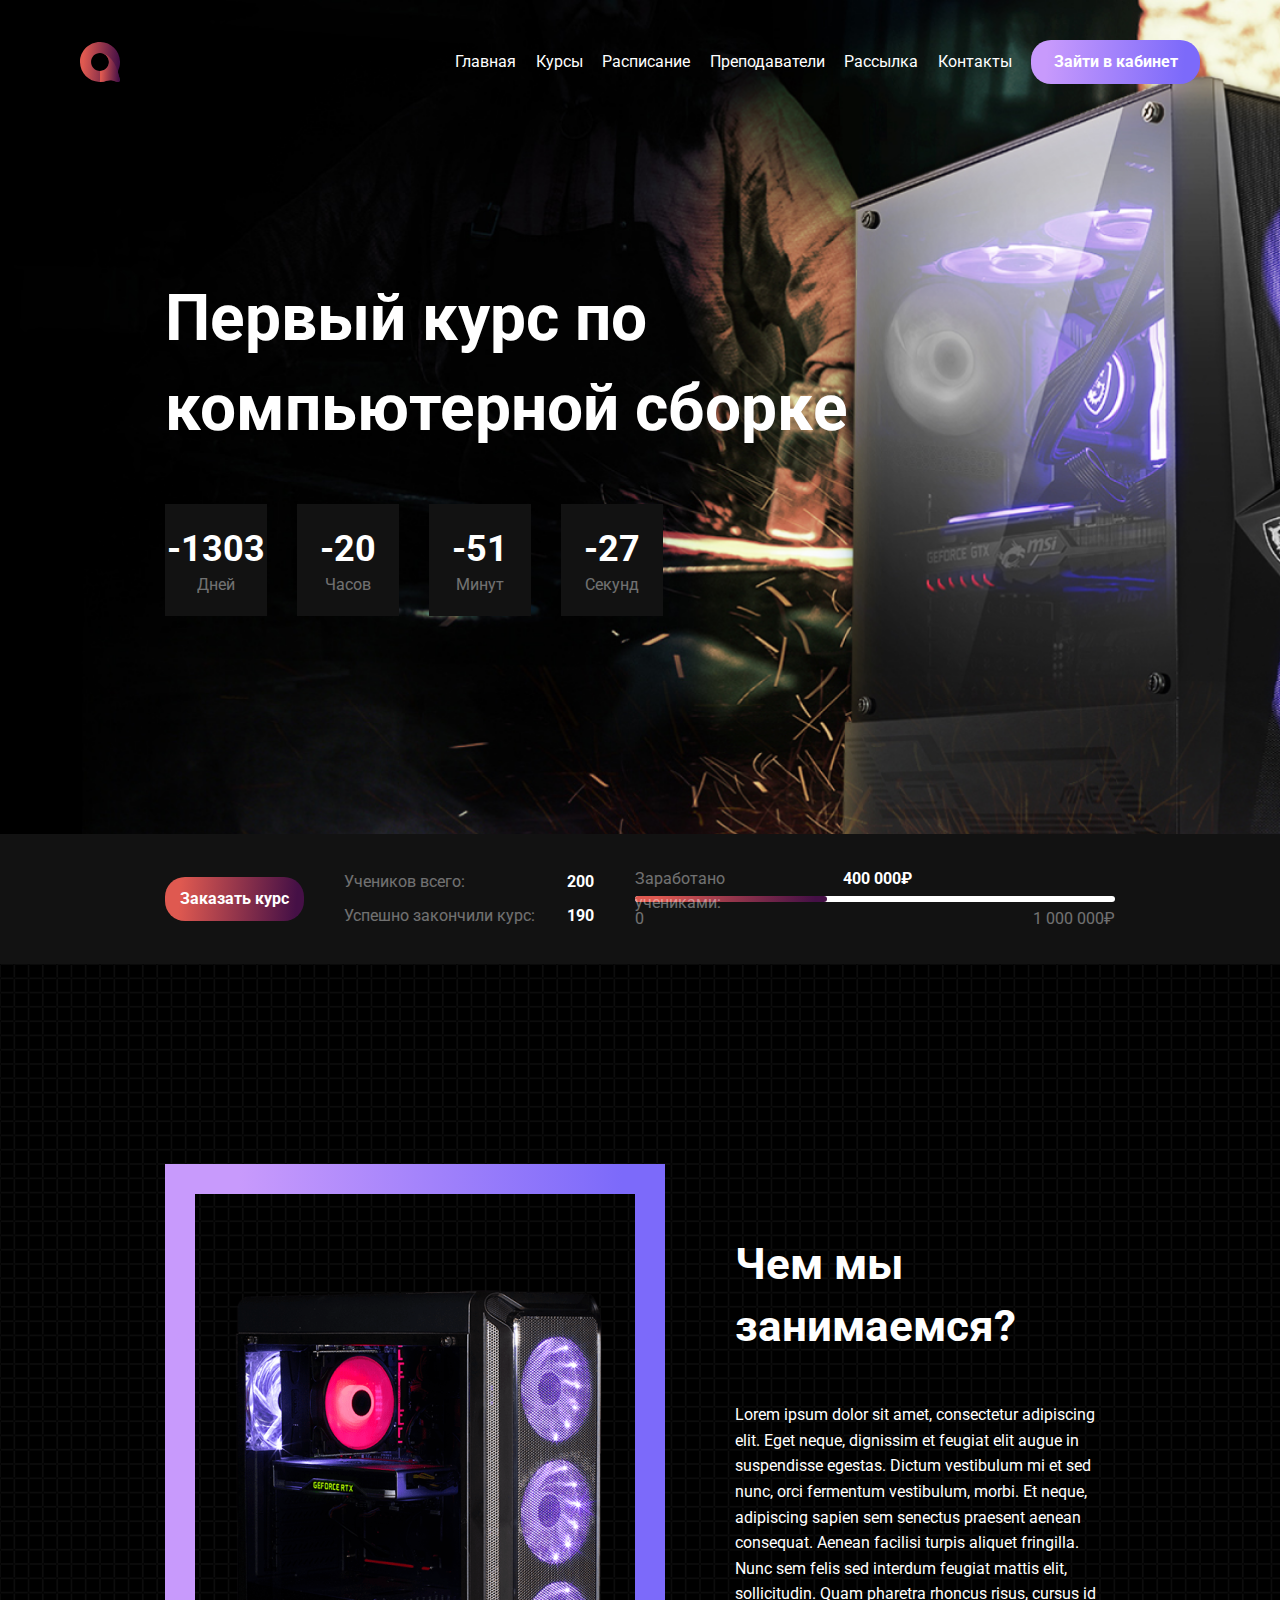
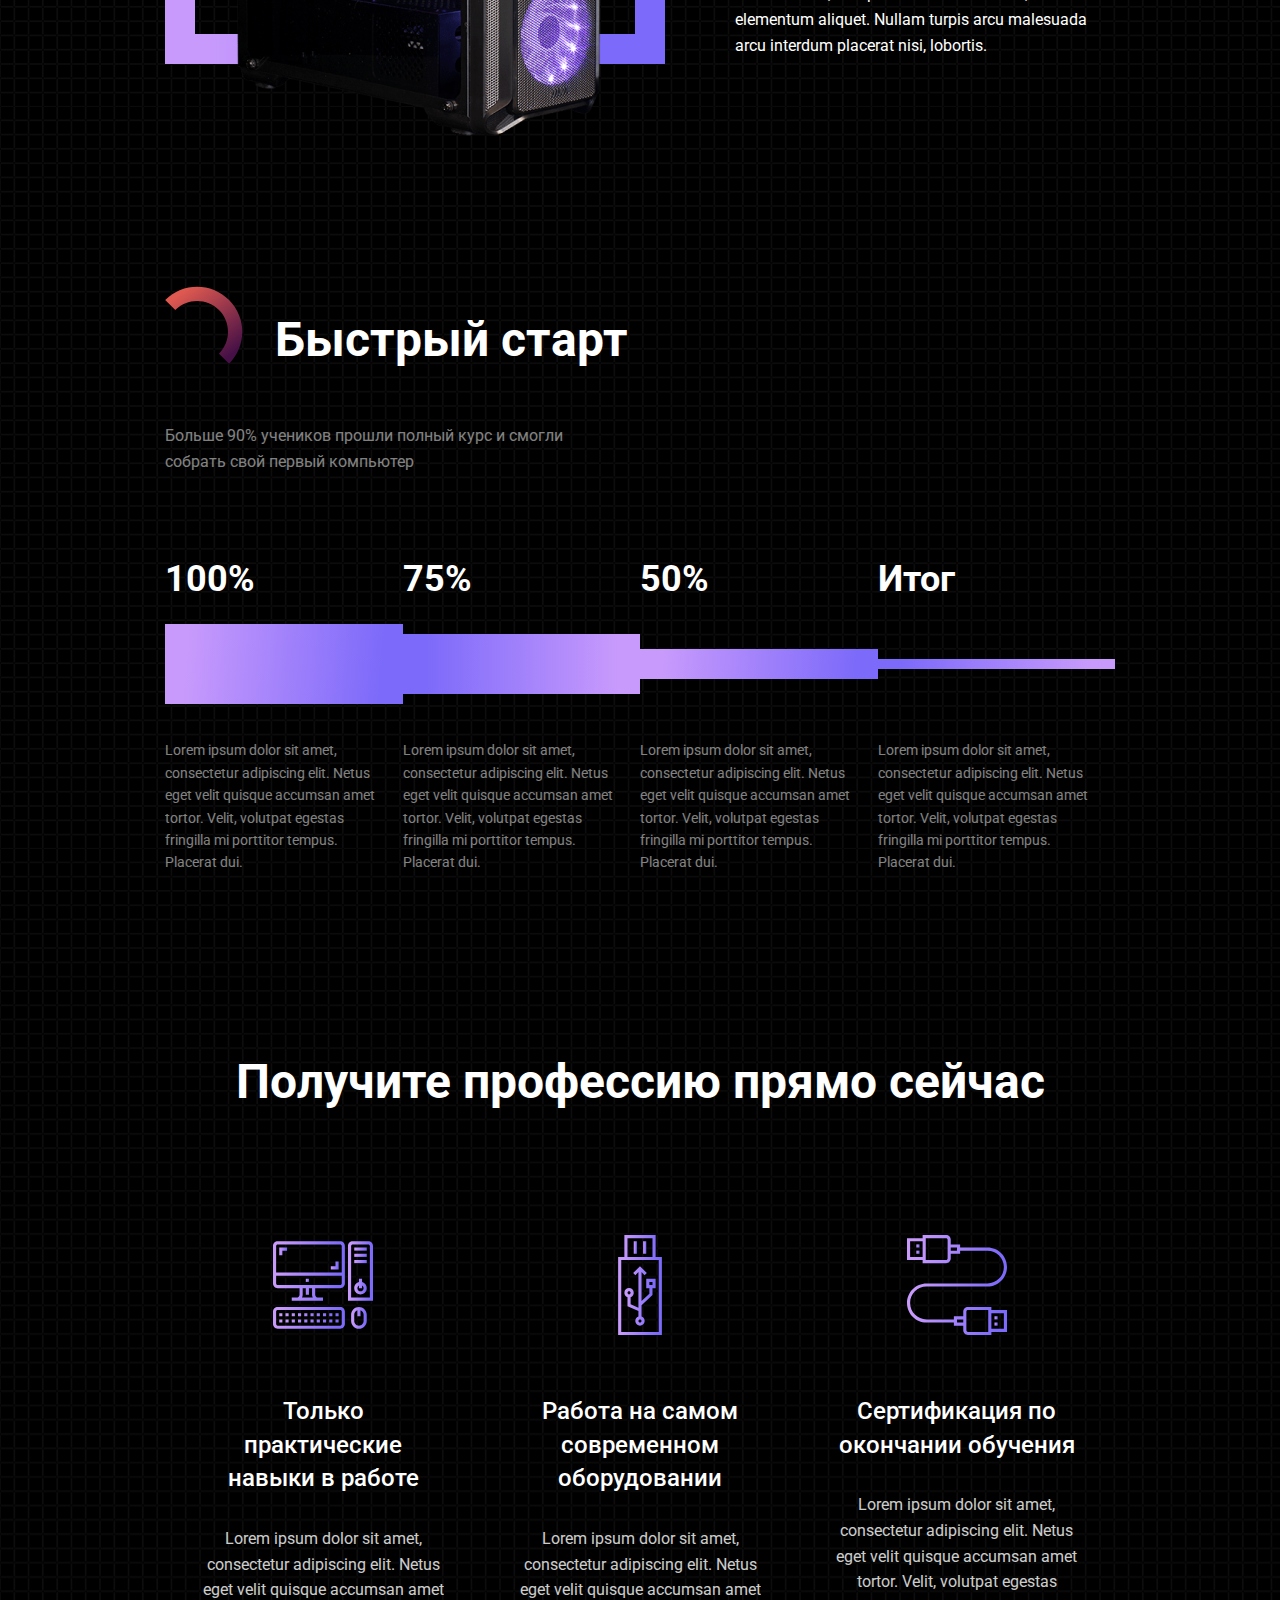
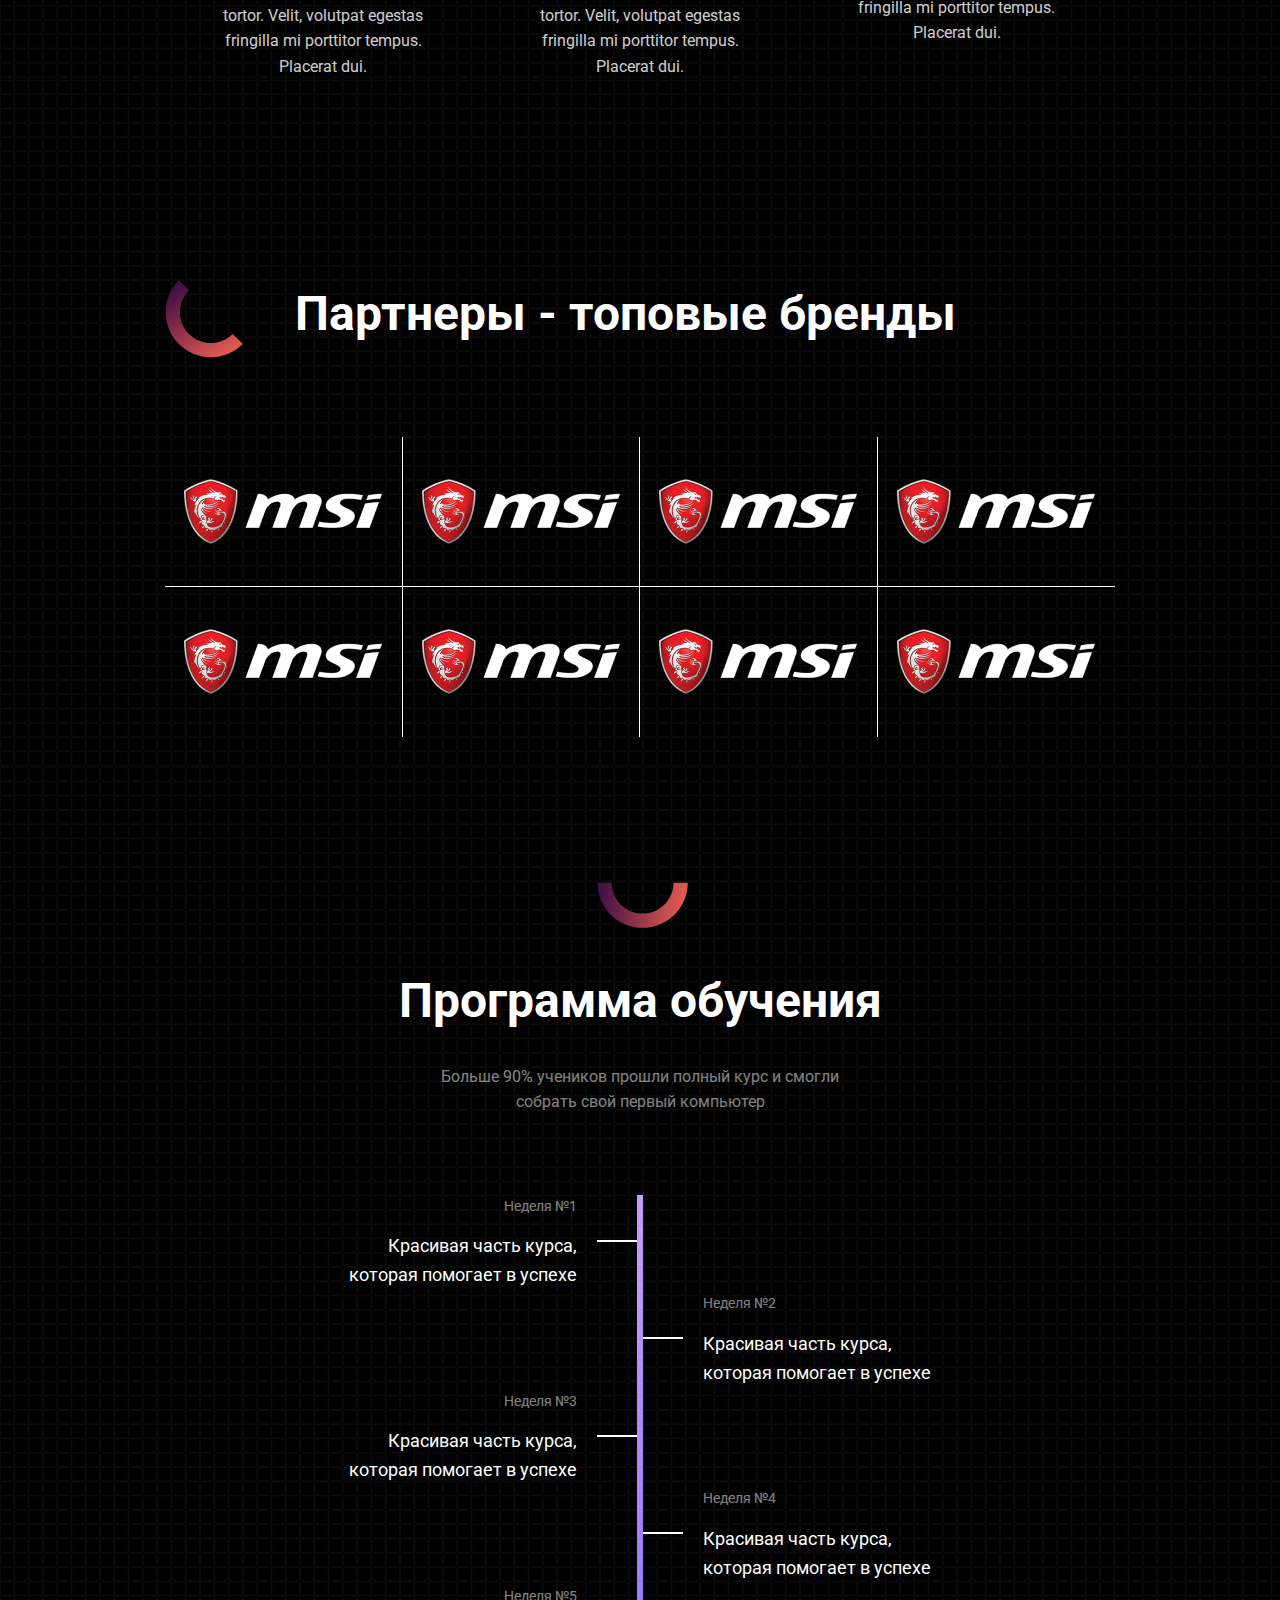
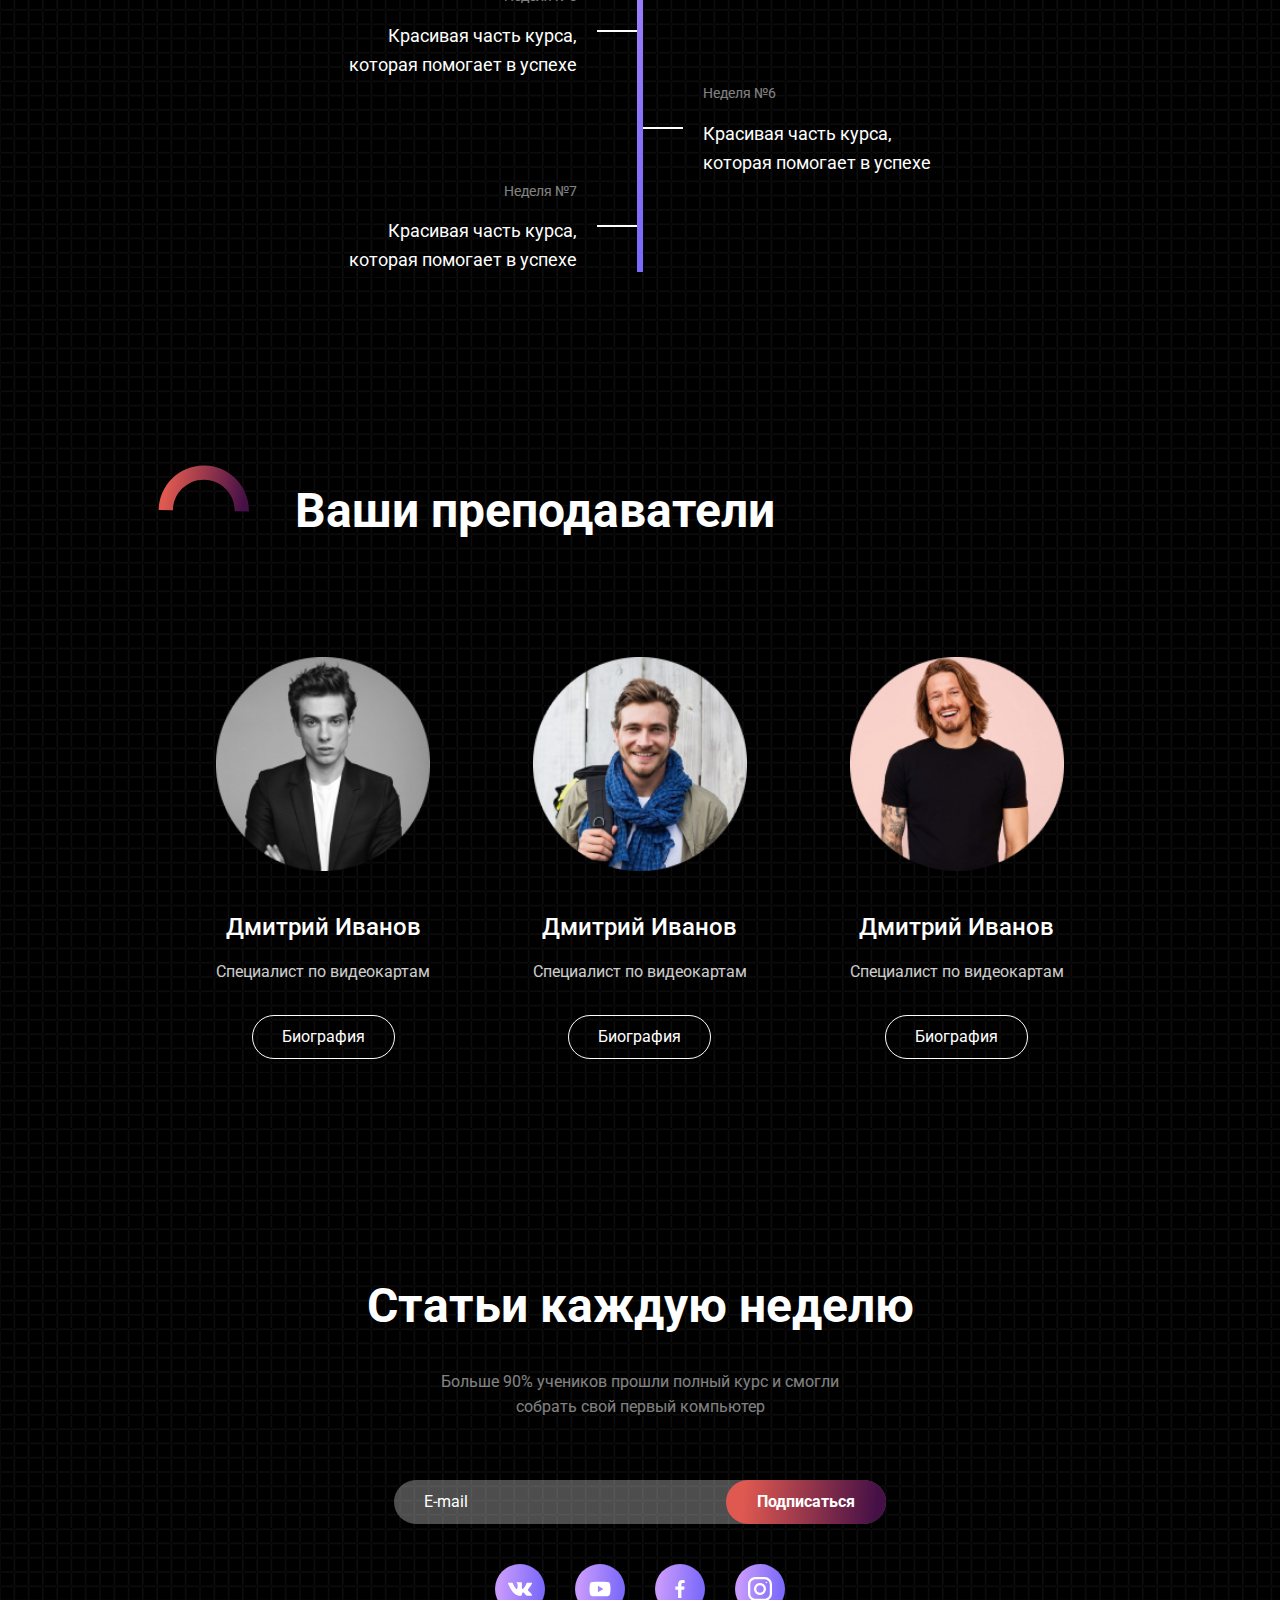
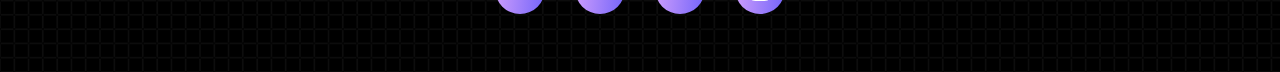
==== commit 47cf5fc7: "Complite adaptive all and added timer" ====
--- a/public/index.html
+++ b/public/index.html
@@ -1,246 +1 @@
-<!DOCTYPE html><html lang="en"><head><meta charset="UTF-8"><meta http-equiv="X-UA-Compatible" content="IE=edge"><meta name="viewport" content="width=device-width,initial-scale=1"><title>Computer courses</title><link rel="preconnect" href="https://fonts.googleapis.com"><link rel="preconnect" href="https://fonts.gstatic.com" crossorigin><link href="https://fonts.googleapis.com/css2?family=Roboto:wght@400;500;700&display=swap" rel="stylesheet"><link rel="stylesheet" href="css/style.min.css"></head><body><section class="promo"><div class="menu"><img src="icons/logo.svg" alt="logo" class="logo"><div class="menu__icon"><span></span></div><nav class="menu__body"><div class="menu__navigation"><div class="menu__item"><a href="#">Главная</a></div><div class="menu__item"><a href="#">Курсы</a></div><div class="menu__item"><a href="#">Расписание</a></div><div class="menu__item"><a href="#">Преподаватели</a></div><div class="menu__item"><a href="#">Рассылка</a></div><div class="menu__item"><a href="#">Контакты</a></div><button class="btn btn_purple">Зайти в кабинет</button></div></nav></div><div class="container"><h1 class="promo__title">Первый курс по компьютерной сборке</h1><div class="promo__date"><div class="date"><div class="date__number">18</div><div class="date__name">Дней</div></div><div class="date"><div class="date__number">18</div><div class="date__name">Часов</div></div><div class="date"><div class="date__number">18</div><div class="date__name">Минут</div></div><div class="date"><div class="date__number">18</div><div class="date__name">Секунд</div></div></div></div><div class="promo__order"><div class="container"><div class="wrapper"><button class="btn btn_red">Заказать курс</button><div class="counts"><div class="row"><div class="title">Учеников всего:</div><div class="count">200</div></div><div class="row"><div class="title">Успешно закончили курс:</div><div class="count">190</div></div></div><div class="profit"><div class="row"><div class="title">Заработано учениками:</div><div class="count">400 000₽</div></div><div class="row_scale"><div class="scale"><div class="progress"></div></div></div><div class="row row_bottom"><div class="title">0</div><div class="title title_right">1 000 000₽</div></div></div></div></div></div></section><!-- <section class="about">
-        <div class="container">
-            <div class="about__wrapper">
-                <div class="about__squear">
-                    <img src="img/PC.png" alt="pc" class="about__pc">
-                </div>
-                <div class="about__descr">
-                    <div class="about__title">
-                        Чем мы занимаемся?
-                    </div>
-                    <div class="about__text">
-                        Lorem ipsum dolor sit amet, consectetur adipiscing elit. Eget neque, dignissim et feugiat elit augue in suspendisse egestas. Dictum vestibulum mi et sed nunc, orci fermentum vestibulum, morbi. Et neque, adipiscing sapien sem senectus praesent aenean consequat. Aenean facilisi turpis aliquet fringilla. Nunc sem felis sed interdum feugiat mattis elit, sollicitudin. Quam pharetra rhoncus risus, cursus id elementum aliquet. Nullam turpis arcu malesuada arcu interdum placerat nisi, lobortis. 
-                    </div>
-                </div>  
-            </div>
-        </div>
-    </section> --><!-- <section class="start">
-        <div class="container">
-            <div class="start__title">
-                <img src="icons/Ellipse.svg" alt="icon">
-                Быстрый старт
-            </div>
-            <div class="start__descr">
-                Больше 90% учеников прошли полный курс и смогли собрать свой первый компьютер
-            </div>
-            <div class="start__stat">
-                <div class="start__row">
-                    <div class="start__column_title">100%</div>
-                    <div class="start__column_title">75%</div>
-                    <div class="start__column_title">50%</div>
-                    <div class="start__column_title">Итог</div>
-                </div>
-                <div class="start__row">
-                    <div class="start__column_1"></div>
-                    <div class="start__column_2"></div>
-                    <div class="start__column_3"></div>
-                    <div class="start__column_4"></div>
-                </div>
-                <div class="start__row">
-                    <div class="start__column start__column_bottom">Lorem ipsum dolor sit amet, consectetur adipiscing elit. Netus eget velit quisque accumsan amet tortor. Velit, volutpat egestas fringilla mi porttitor tempus. Placerat dui.</div>
-                    <div class="start__column start__column_bottom">Lorem ipsum dolor sit amet, consectetur adipiscing elit. Netus eget velit quisque accumsan amet tortor. Velit, volutpat egestas fringilla mi porttitor tempus. Placerat dui.</div>
-                    <div class="start__column start__column_bottom">Lorem ipsum dolor sit amet, consectetur adipiscing elit. Netus eget velit quisque accumsan amet tortor. Velit, volutpat egestas fringilla mi porttitor tempus. Placerat dui.</div>
-                    <div class="start__column start__column_bottom">Lorem ipsum dolor sit amet, consectetur adipiscing elit. Netus eget velit quisque accumsan amet tortor. Velit, volutpat egestas fringilla mi porttitor tempus. Placerat dui.</div>
-                </div>
-            </div>
-        </div>
-    </section> --><!-- <section class="profession">
-        <div class="container">
-            <div class="profession__title">
-                Получите профессию прямо сейчас
-            </div>
-            <div class="profession__items">
-                <div class="profession__item">
-                    <img src="icons/icon-1.svg" alt="computer">
-                    <div class="profession__subtitle">
-                        Только практические навыки в работе
-                    </div>
-                    <div class="profession__text">
-                        Lorem ipsum dolor sit amet, consectetur adipiscing elit. Netus eget velit quisque accumsan amet tortor. Velit, volutpat egestas fringilla mi porttitor tempus. Placerat dui.
-                    </div>
-                </div>
-                <div class="profession__item">
-                    <img src="icons/icon-2.svg" alt="flashcard">
-                    <div class="profession__subtitle">
-                        Работа на самом современном оборудовании
-                    </div>
-                    <div class="profession__text">
-                        Lorem ipsum dolor sit amet, consectetur adipiscing elit. Netus eget velit quisque accumsan amet tortor. Velit, volutpat egestas fringilla mi porttitor tempus. Placerat dui.
-                    </div>
-                </div>
-                <div class="profession__item">
-                    <img src="icons/icon-3.svg" alt="cable">
-                    <div class="profession__subtitle">
-                        Сертификация по окончании обучения
-                    </div>
-                    <div class="profession__text">
-                        Lorem ipsum dolor sit amet, consectetur adipiscing elit. Netus eget velit quisque accumsan amet tortor. Velit, volutpat egestas fringilla mi porttitor tempus. Placerat dui.
-                    </div>
-                </div>
-            </div>
-        </div>
-    </section> --><!-- <section class="partners">
-        <div class="container">
-            <div class="partners__title">
-                <img src="icons/Ellipse.svg" alt="icon">
-                Партнеры - топовые бренды
-            </div>
-            <div class="partners__items">
-                <div class="partners__row">
-                    <div class="partners__column">
-                        <img src="img/logo_partners.png" alt="logo">
-                    </div>
-                    <div class="partners__column">
-                        <img src="img/logo_partners.png" alt="logo">
-                    </div>
-                    <div class="partners__column">
-                        <img src="img/logo_partners.png" alt="logo">
-                    </div>
-                    <div class="partners__column">
-                        <img src="img/logo_partners.png" alt="logo">
-                    </div>
-                </div>
-                <div class="partners__row">
-                    <div class="partners__column">
-                        <img src="img/logo_partners.png" alt="logo">
-                    </div>
-                    <div class="partners__column">
-                        <img src="img/logo_partners.png" alt="logo">
-                    </div>
-                    <div class="partners__column">
-                        <img src="img/logo_partners.png" alt="logo">
-                    </div>
-                    <div class="partners__column">
-                        <img src="img/logo_partners.png" alt="logo">
-                    </div>
-                </div>
-            </div>
-        </div>
-    </section> --><!-- <section class="program">
-        <div class="container">
-            <div class="program__title">
-                <img src="icons/Ellipse.svg" alt="icon">
-                Программа обучения
-            </div>
-            <div class="program__descr">
-                Больше 90% учеников прошли полный курс и смогли собрать свой первый компьютер
-            </div>
-            <div class="program__weeks">
-                <div class="program__column">
-                    <div class="program__week program__week_left">
-                        <div class="program__week-number">
-                            Неделя №1
-                        </div>
-                        <div class="program__text">
-                            Красивая часть курса, которая помогает в успехе
-                        </div>
-                    </div>
-                    <div class="program__week program__week_left">
-                        <div class="program__week-number">
-                            Неделя №3
-                        </div>
-                        <div class="program__text">
-                            Красивая часть курса, которая помогает в успехе
-                        </div>
-                    </div>
-                    <div class="program__week program__week_left">
-                        <div class="program__week-number">
-                            Неделя №5
-                        </div>
-                        <div class="program__text">
-                            Красивая часть курса, которая помогает в успехе
-                        </div>
-                    </div>
-                    <div class="program__week program__week_left">
-                        <div class="program__week-number">
-                            Неделя №7
-                        </div>
-                        <div class="program__text">
-                            Красивая часть курса, которая помогает в успехе
-                        </div>
-                    </div>
-                </div>
-                <div class="program__divider"></div>
-                <div class="program__column program__column_right">
-                    <div class="program__week program__week_right">
-                        <div class="program__week-number">
-                            Неделя №2
-                        </div>
-                        <div class="program__text">
-                            Красивая часть курса, которая помогает в успехе
-                        </div>
-                    </div>
-                    <div class="program__week program__week_right">
-                        <div class="program__week-number">
-                            Неделя №4
-                        </div>
-                        <div class="program__text">
-                            Красивая часть курса, которая помогает в успехе
-                        </div>
-                    </div>
-                    <div class="program__week program__week_right">
-                        <div class="program__week-number">
-                            Неделя №6
-                        </div>
-                        <div class="program__text">
-                            Красивая часть курса, которая помогает в успехе
-                        </div>
-                    </div>
-                </div>
-            </div>
-        </div>
-    </section> --><!-- <section class="teachers">
-        <div class="container">
-            <div class="teachers__title">
-                <img src="icons/Ellipse.svg" alt="icon">
-                Ваши преподаватели
-            </div>
-            <div class="teachers__items">
-                <div class="teachers__item">
-                    <img src="img/teacher_1.png" alt="teacher_1">
-                    <div class="teachers__name">Дмитрий Иванов</div>
-                    <div class="teachers__speciality">Специалист по видеокартам</div>
-                    <div class="teachers__biography">Биография</div>
-                </div>
-                <div class="teachers__item">
-                    <img src="img/teacher_2.png" alt="teacher_2">
-                    <div class="teachers__name">Дмитрий Иванов</div>
-                    <div class="teachers__speciality">Специалист по видеокартам</div>
-                    <div class="teachers__biography">Биография</div>
-                </div>
-                <div class="teachers__item">
-                    <img src="img/teacher_3.png" alt="teacher_3">
-                    <div class="teachers__name">Дмитрий Иванов</div>
-                    <div class="teachers__speciality">Специалист по видеокартам</div>
-                    <div class="teachers__biography">Биография</div>
-                </div>
-            </div>
-        </div>
-    </section> --><!-- <section class="contacts">
-        <div class="container">
-            <div class="contacts__title">
-                Статьи каждую неделю
-            </div>
-            <div class="contacts__descr">
-                Больше 90% учеников прошли полный курс и смогли собрать свой первый компьютер
-            </div>
-            <div class="contacts__email">
-                E-mail
-                <div class="contacts__subscribe">Подписаться    </div>
-            </div>
-            <div class="contacts__social">
-                <div class="contacts__social-item">
-                    <img src="icons/vk.svg" alt="vk">
-                </div>
-                <div class="contacts__social-item">
-                    <img src="icons/youtube.svg" alt="youtube">
-                </div>
-                <div class="contacts__social-item">
-                    <img src="icons/facebook.svg" alt="facebook">
-                </div>
-                <div class="contacts__social-item">
-                    <img src="icons/instagram.svg" alt="instagram">
-                </div>
-            </div>
-        </div>
-    </section> --><script src="js/script.js"></script></body></html>+<!DOCTYPE html><html lang="en"><head><meta charset="UTF-8"><meta http-equiv="X-UA-Compatible" content="IE=edge"><meta name="viewport" content="width=device-width,initial-scale=1"><title>Computer courses</title><link rel="preconnect" href="https://fonts.googleapis.com"><link rel="preconnect" href="https://fonts.gstatic.com" crossorigin><link href="https://fonts.googleapis.com/css2?family=Roboto:wght@400;500;700&display=swap" rel="stylesheet"><link rel="stylesheet" href="css/style.min.css"></head><body><section id="promo" class="promo"><div class="menu"><img src="icons/logo.svg" alt="logo" class="logo"><div class="menu__icon"><span></span></div><nav class="menu__body"><div class="menu__navigation"><div class="menu__item"><a href="#promo">Главная</a></div><div class="menu__item"><a href="#about">Курсы</a></div><div class="menu__item"><a href="#program">Расписание</a></div><div class="menu__item"><a href="#teachers">Преподаватели</a></div><div class="menu__item"><a href="#contacts">Рассылка</a></div><div class="menu__item"><a href="#contacts">Контакты</a></div><button class="btn btn_purple">Зайти в кабинет</button></div></nav></div><div class="container"><h1 class="promo__title">Первый курс по компьютерной сборке</h1><div class="promo__date timer"><div class="date"><div id="days" class="date__number">18</div><div class="date__name">Дней</div></div><div class="date"><div id="hours" class="date__number">18</div><div class="date__name">Часов</div></div><div class="date"><div id="minutes" class="date__number">18</div><div class="date__name">Минут</div></div><div class="date"><div id="seconds" class="date__number">18</div><div class="date__name">Секунд</div></div></div></div><div class="promo__order"><div class="container"><div class="wrapper"><button class="btn btn_red">Заказать курс</button><div class="counts"><div class="row"><div class="title">Учеников всего:</div><div class="count">200</div></div><div class="row"><div class="title">Успешно закончили курс:</div><div class="count">190</div></div></div><div class="profit"><div class="row"><div class="title">Заработано учениками:</div><div class="count">400 000₽</div></div><div class="row_scale"><div class="scale"><div class="progress"></div></div></div><div class="row row_bottom"><div class="title">0</div><div class="title title_right">1 000 000₽</div></div></div></div></div></div></section><section id="about" class="about"><div class="container"><div class="about__wrapper"><div class="about__squear"><img src="img/PC.png" alt="pc" class="about__pc"></div><div class="about__descr"><h2 class="about__title">Чем мы занимаемся?</h2><div class="about__text">Lorem ipsum dolor sit amet, consectetur adipiscing elit. Eget neque, dignissim et feugiat elit augue in suspendisse egestas. Dictum vestibulum mi et sed nunc, orci fermentum vestibulum, morbi. Et neque, adipiscing sapien sem senectus praesent aenean consequat. Aenean facilisi turpis aliquet fringilla. Nunc sem felis sed interdum feugiat mattis elit, sollicitudin. Quam pharetra rhoncus risus, cursus id elementum aliquet. Nullam turpis arcu malesuada arcu interdum placerat nisi, lobortis.</div></div></div></div></section><section class="start"><div class="container"><div class="start__title"><img src="icons/Ellipse.svg" alt="icon"> Быстрый старт</div><div class="start__descr">Больше 90% учеников прошли полный курс и смогли собрать свой первый компьютер</div><div class="start__stat"><div class="start__row"><div class="start__column_title">100%</div><div class="start__column_title">75%</div><div class="start__column_title">50%</div><div class="start__column_title">Итог</div></div><div class="start__row"><div class="start__column_1"></div><div class="start__column_2"></div><div class="start__column_3"></div><div class="start__column_4"></div></div><div class="start__row"><div class="start__column start__column_bottom">Lorem ipsum dolor sit amet, consectetur adipiscing elit. Netus eget velit quisque accumsan amet tortor. Velit, volutpat egestas fringilla mi porttitor tempus. Placerat dui.</div><div class="start__column start__column_bottom">Lorem ipsum dolor sit amet, consectetur adipiscing elit. Netus eget velit quisque accumsan amet tortor. Velit, volutpat egestas fringilla mi porttitor tempus. Placerat dui.</div><div class="start__column start__column_bottom">Lorem ipsum dolor sit amet, consectetur adipiscing elit. Netus eget velit quisque accumsan amet tortor. Velit, volutpat egestas fringilla mi porttitor tempus. Placerat dui.</div><div class="start__column start__column_bottom">Lorem ipsum dolor sit amet, consectetur adipiscing elit. Netus eget velit quisque accumsan amet tortor. Velit, volutpat egestas fringilla mi porttitor tempus. Placerat dui.</div></div></div></div></section><section class="profession"><div class="container"><div class="profession__title">Получите профессию прямо сейчас</div><div class="profession__items"><div class="profession__item"><img src="icons/icon-1.svg" alt="computer"><div class="profession__subtitle">Только практические навыки в работе</div><div class="profession__text">Lorem ipsum dolor sit amet, consectetur adipiscing elit. Netus eget velit quisque accumsan amet tortor. Velit, volutpat egestas fringilla mi porttitor tempus. Placerat dui.</div></div><div class="profession__item"><img src="icons/icon-2.svg" alt="flashcard"><div class="profession__subtitle">Работа на самом современном оборудовании</div><div class="profession__text">Lorem ipsum dolor sit amet, consectetur adipiscing elit. Netus eget velit quisque accumsan amet tortor. Velit, volutpat egestas fringilla mi porttitor tempus. Placerat dui.</div></div><div class="profession__item"><img src="icons/icon-3.svg" alt="cable"><div class="profession__subtitle">Сертификация по окончании обучения</div><div class="profession__text">Lorem ipsum dolor sit amet, consectetur adipiscing elit. Netus eget velit quisque accumsan amet tortor. Velit, volutpat egestas fringilla mi porttitor tempus. Placerat dui.</div></div></div></div></section><section class="partners"><div class="container"><div class="partners__title"><img src="icons/Ellipse.svg" alt="icon"> Партнеры - топовые бренды</div><div class="partners__items"><div class="partners__row"><div class="partners__column"><img src="img/logo_partners.png" alt="logo"></div><div class="partners__column"><img src="img/logo_partners.png" alt="logo"></div><div class="partners__column"><img src="img/logo_partners.png" alt="logo"></div><div class="partners__column"><img src="img/logo_partners.png" alt="logo"></div></div><div class="partners__row"><div class="partners__column"><img src="img/logo_partners.png" alt="logo"></div><div class="partners__column"><img src="img/logo_partners.png" alt="logo"></div><div class="partners__column"><img src="img/logo_partners.png" alt="logo"></div><div class="partners__column"><img src="img/logo_partners.png" alt="logo"></div></div></div></div></section><section id="program" class="program"><div class="container"><div class="program__title"><img src="icons/Ellipse.svg" alt="icon"> Программа обучения</div><div class="program__descr">Больше 90% учеников прошли полный курс и смогли собрать свой первый компьютер</div><div class="program__weeks"><div class="program__column"><div class="program__week program__week_left"><div class="program__week-number">Неделя №1</div><div class="program__text">Красивая часть курса, которая помогает в успехе</div></div><div class="program__week program__week_left"><div class="program__week-number">Неделя №3</div><div class="program__text">Красивая часть курса, которая помогает в успехе</div></div><div class="program__week program__week_left"><div class="program__week-number">Неделя №5</div><div class="program__text">Красивая часть курса, которая помогает в успехе</div></div><div class="program__week program__week_left"><div class="program__week-number">Неделя №7</div><div class="program__text">Красивая часть курса, которая помогает в успехе</div></div></div><div class="program__divider"></div><div class="program__column program__column_right"><div class="program__week program__week_right"><div class="program__week-number">Неделя №2</div><div class="program__text">Красивая часть курса, которая помогает в успехе</div></div><div class="program__week program__week_right"><div class="program__week-number">Неделя №4</div><div class="program__text">Красивая часть курса, которая помогает в успехе</div></div><div class="program__week program__week_right"><div class="program__week-number">Неделя №6</div><div class="program__text">Красивая часть курса, которая помогает в успехе</div></div></div></div></div></section><section id="teachers" class="teachers"><div class="container"><div class="teachers__title"><img src="icons/Ellipse.svg" alt="icon"> Ваши преподаватели</div><div class="teachers__items"><div class="teachers__item"><img src="img/teacher_1.png" alt="teacher_1"><div class="teachers__name">Дмитрий Иванов</div><div class="teachers__speciality">Специалист по видеокартам</div><div class="teachers__biography">Биография</div></div><div class="teachers__item"><img src="img/teacher_2.png" alt="teacher_2"><div class="teachers__name">Дмитрий Иванов</div><div class="teachers__speciality">Специалист по видеокартам</div><div class="teachers__biography">Биография</div></div><div class="teachers__item"><img src="img/teacher_3.png" alt="teacher_3"><div class="teachers__name">Дмитрий Иванов</div><div class="teachers__speciality">Специалист по видеокартам</div><div class="teachers__biography">Биография</div></div></div></div></section><section id="contacts" class="contacts"><div class="container"><div class="contacts__title">Статьи каждую неделю</div><div class="contacts__descr">Больше 90% учеников прошли полный курс и смогли собрать свой первый компьютер</div><div class="contacts__email">E-mail<div class="contacts__subscribe">Подписаться</div></div><div class="contacts__social"><div class="contacts__social-item"><img src="icons/vk.svg" alt="vk"></div><div class="contacts__social-item"><img src="icons/youtube.svg" alt="youtube"></div><div class="contacts__social-item"><img src="icons/facebook.svg" alt="facebook"></div><div class="contacts__social-item"><img src="icons/instagram.svg" alt="instagram"></div></div></div></section><script src="js/script.js"></script></body></html>--- a/public/css/style.min.css
+++ b/public/css/style.min.css
@@ -1 +1 @@
-*{font-family:Roboto,sans-serif;margin:0;padding:0}.container{width:1300px;margin:0 auto}.btn{width:169px;height:44px;border-radius:20px;border:none;font-weight:700;font-size:16px;line-height:150%;text-align:center;color:#fff}.btn_red{background:linear-gradient(94.78deg,#df5950 11.19%,#451046 93.72%)}.btn_purple{background:linear-gradient(94.26deg,#c89afc 9.51%,#7c6afa 90.23%)}.promo{background:url(../img/main-screen__bg.png) no-repeat 50%/cover;min-height:960px}.promo .menu{padding:40px 80px 0;display:flex;justify-content:space-between}.promo .menu__icon{display:none}.promo .menu__navigation{display:flex;justify-content:space-between;align-items:center;width:745px}.promo .menu__item a{font-weight:400;font-size:16px;line-height:150%;color:#fff;text-decoration:none}.promo__title{width:920px;height:180px;padding-top:190px;font-weight:700;font-size:64px;line-height:140%;color:#fff}.promo__date{display:flex;justify-content:space-between;width:498px;padding-top:50px}.promo__date .date{width:102px;height:112px;background:#121212}.promo__date .date__number{padding-top:20px;font-weight:700;font-size:36px;line-height:140%;text-align:center;color:#fff}.promo__date .date__name{font-weight:400;font-size:16px;line-height:140%;text-align:center;color:#fff;opacity:.4}.promo__order{margin-top:218px;width:100%;height:130px;background:#121212}.promo__order .wrapper{display:flex;justify-content:space-between;align-items:center;height:130px}.promo__order .wrapper .counts{margin-left:81px;display:grid;grid-template-rows:repeat(2,24px);row-gap:10px}.promo__order .wrapper .counts .row{display:grid;grid-template-columns:193px 28px;-moz-column-gap:30px;column-gap:30px}.promo__order .wrapper .counts .row .title{font-weight:400;font-size:16px;line-height:150%;color:#fff;opacity:.4}.promo__order .wrapper .counts .row .count{font-weight:700;font-size:16px;line-height:150%;color:#fff}.promo__order .wrapper .profit{width:714px;margin-left:81px;display:grid;grid-template-rows:24px 6px 24px;row-gap:5px}.promo__order .wrapper .profit .row{width:714px;display:grid;grid-template-columns:178px 71px;-moz-column-gap:30px;column-gap:30px}.promo__order .wrapper .profit .row .title{font-weight:400;font-size:16px;line-height:150%;color:#fff;opacity:.4}.promo__order .wrapper .profit .row .title_right{text-align:end}.promo__order .wrapper .profit .row .count{font-weight:700;font-size:16px;line-height:150%;color:#fff}.promo__order .wrapper .profit .row_bottom{justify-content:space-between;grid-template-columns:71px 178px}.promo__order .wrapper .profit .row_scale{display:grid;grid-template-columns:1fr;grid-column:1/3}.promo__order .wrapper .profit .row_scale .scale{width:100%;height:6px;border-radius:3px;border:none;background:#fff}.promo__order .wrapper .profit .row_scale .scale .progress{width:40%;height:6px;border-radius:3px;border:none;background:linear-gradient(94.78deg,#df5950 11.19%,#451046 93.72%)}.about{height:542px;padding:200px 0 0 0;background:url(../img/bg.png)}.about__wrapper{width:100%;height:542px;display:flex}.about__squear{width:500px;height:500px;border:30px solid transparent;-o-border-image:linear-gradient(94.26deg,#c89afc 9.51%,#7c6afa 90.23%);border-image:linear-gradient(94.26deg,#c89afc 9.51%,#7c6afa 90.23%);border-image-slice:1;box-sizing:border-box}.about__squear img{width:446px;height:446px;transform:translateY(96px)}.about__descr{margin-left:140px;margin-top:70px}.about__title{font-weight:700;font-size:44px;line-height:140%;color:#fff}.about__text{margin-top:45px;font-weight:400;font-size:16px;line-height:160%;color:#fff}.start{height:542px;padding:200px 0 0 0;background:url(../img/bg.png)}.start__title{padding-left:110px;position:relative;font-weight:700;font-size:48px;line-height:140%;color:#fff}.start__title img{position:absolute;left:0;top:-20px}.start__descr{margin-top:50px;width:411px;font-weight:400;font-size:16px;line-height:160%;color:#fff;opacity:.5}.start__stat{margin-top:80px;min-height:275px;display:grid;grid-template-rows:50px 80px 90px;row-gap:20px}.start__row{display:grid;grid-template-columns:repeat(4,1fr);align-items:center}.start__column{font-weight:400;font-size:14px;line-height:160%;color:#fff;opacity:.5}.start__column_title{font-weight:700;font-size:36px;line-height:140%;color:#fff}.start__column_1{width:100%;height:80px;background:linear-gradient(94.26deg,#c89afc 9.51%,#7c6afa 90.23%)}.start__column_2{width:100%;height:60px;background:linear-gradient(270.26deg,#c89afc 9.51%,#7c6afa 90.23%)}.start__column_3{width:100%;height:30px;background:linear-gradient(94.26deg,#c89afc 9.51%,#7c6afa 90.23%)}.start__column_4{width:100%;height:10px;background:linear-gradient(270.26deg,#c89afc 9.51%,#7c6afa 90.23%)}.start__column_bottom{margin-top:15px;padding-right:18px}.profession{min-height:542px;padding:200px 0 0 0;background:url(../img/bg.png)}.profession__title{font-weight:700;font-size:48px;line-height:140%;text-align:center;color:#fff}.profession__items{margin-top:120px;display:flex;justify-content:space-between}.profession__item{padding:0 36px;min-width:358px;display:flex;flex-direction:column;align-items:center}.profession__item img{width:100px;height:100px}.profession__subtitle{margin-top:60px;font-weight:500;font-size:24px;line-height:140%;text-align:center;color:#fff}.profession__text{margin-top:30px;font-weight:400;font-size:16px;line-height:160%;text-align:center;color:#fff;opacity:.8}.partners{min-height:487px;padding:200px 0 0 0;background:url(../img/bg.png)}.partners__title{padding-left:130px;position:relative;font-weight:700;font-size:48px;line-height:140%;color:#fff}.partners__title img{position:absolute;left:0;top:0;transform:rotate(180deg)}.partners__items{margin-top:90px;display:grid;grid-template-rows:repeat(2,150px)}.partners__row{display:grid;grid-template-columns:repeat(4,1fr);border-bottom:1px solid #fff}.partners__row:last-child{border-bottom:none}.partners__column{display:grid;justify-content:center;align-items:center;border-right:1px solid #fff}.partners__column:last-child{border-right:none}.program{min-height:910px;padding:200px 0 0 0;background:url(../img/bg.png)}.program__title{width:485px;margin:0 auto;position:relative;font-weight:700;font-size:48px;line-height:140%;text-align:center;color:#fff}.program__title img{position:absolute;left:50%;top:-150px;transform:rotate(135deg) translateX(66%)}.program__descr{width:411px;margin:0 auto;text-align:center;margin-top:30px;font-weight:400;font-size:16px;line-height:160%;color:#fff;opacity:.5}.program__column_right{margin:auto 0}.program__weeks{margin:80px auto 0;width:734px;display:grid;grid-template-columns:364px 6px 364px}.program__week{position:relative;padding:0 60px;margin-bottom:100px}.program__week:last-child{margin-bottom:0}.program__week_left{text-align:right}.program__week_left::after{content:"";position:absolute;top:45px;right:0;width:40px;height:2px;background:#fff}.program__week_right{text-align:left}.program__week_right::after{content:"";position:absolute;top:45px;left:0;width:40px;height:2px;background:#fff}.program__week-number{font-weight:400;font-size:14px;line-height:160%;color:#fff;opacity:.5}.program__text{margin-top:15px;font-weight:400;font-size:18px;line-height:160%;color:#fff}.program__divider{width:6px;height:677px;background:linear-gradient(94.26deg,#c89afc 9.51%,#7c6afa 90.23%)}.teachers{min-height:595px;padding:200px 0 0 0;background:url(../img/bg.png)}.teachers__title{padding-left:130px;position:relative;font-weight:700;font-size:48px;line-height:140%;color:#fff}.teachers__title img{position:absolute;left:0;top:-15px;transform:rotate(316deg)}.teachers__items{margin-top:113px;display:flex;justify-content:space-around}.teachers__item{display:flex;flex-direction:column;justify-content:center}.teachers__name{margin-top:40px;font-weight:500;font-size:24px;line-height:140%;text-align:center;color:#fff}.teachers__speciality{margin-top:15px;font-weight:400;font-size:16px;line-height:160%;text-align:center;color:#fff;opacity:.8}.teachers__biography{display:flex;flex-direction:row;justify-content:center;align-items:center;padding:10px 30px;margin:30px auto 0;width:143px;height:44px;border:1px solid #fff;box-sizing:border-box;border-radius:50px;font-weight:400;font-size:16px;line-height:150%;text-align:center;color:#fff}.contacts{min-height:400px;padding:200px 0 0 0;background:url(../img/bg.png)}.contacts__title{font-weight:700;font-size:48px;line-height:140%;text-align:center;color:#fff}.contacts__descr{width:411px;margin:30px auto 0;text-align:center;font-weight:400;font-size:16px;line-height:160%;color:#fff;opacity:.5}.contacts__email{position:relative;margin:60px auto 0;width:462px;height:44px;background:rgba(255,255,255,.3);border-radius:22px;display:flex;justify-content:start;align-items:center;padding-left:30px;font-weight:400;font-size:16px;line-height:160%;color:#fff}.contacts__subscribe{position:absolute;top:0;right:0;display:flex;justify-content:center;align-items:center;width:160px;height:44px;border-radius:22px;background:linear-gradient(94.78deg,#df5950 11.19%,#451046 93.72%);font-weight:700;font-size:16px;line-height:150%;color:#fff}.contacts__social{margin:40px auto 0;display:flex;justify-content:space-between;width:290px}.contacts__social-item{display:flex;justify-content:center;align-items:center;width:50px;height:50px;border-radius:100%;background:linear-gradient(94.26deg,#c89afc 9.51%,#7c6afa 90.23%)}@media(max-width:1300px){.container{width:950px}.promo__order .wrapper .counts{margin-left:40px}.promo__order .wrapper .profit{width:480px;margin-left:40px}.promo__order .wrapper .profit .row{width:480px}.about__descr{margin-left:70px}.profession__item{min-width:244px}}@media(max-width:1200px){.container{width:900px}.promo .menu__navigation{justify-content:space-around}.promo__order .wrapper .profit{width:430px}.promo__order .wrapper .profit .row{width:430px}.profession__item{min-width:227px}}@media(max-width:769px){.container{width:700px}.promo .menu{padding:40px 10px 0;align-items:center}.promo .menu img{width:50px;height:50px}.promo .menu button{font-size:12px;width:120px;height:35px}.promo .menu__item a{font-size:12px}.promo .menu__navigation{width:690px}.promo__title{padding-top:60px;width:660px;font-size:50px}.promo__order{margin-top:160px;height:200px}.promo__order .wrapper{flex-direction:column;height:180px;padding:15px}.about__squear{width:350px;height:350px}.about__squear img{width:300px;height:300px}.profession__items{margin-top:50px;flex-direction:column;row-gap:30px}.profession__subtitle{margin-top:30px}.partners__column{padding:10px}.partners__column img{width:100%}.teachers__item{align-items:center}.teachers__item img{width:140px}.contacts{padding:100px 0 0 0}}@media(max-width:576px){body._lock{overflow:hidden}.container{width:300px;padding:0 10px}.promo{min-height:500px}.promo .menu{padding:15px 10px 0}.promo .menu img{z-index:5}.promo .menu__icon{z-index:5;display:block;position:relative;width:30px;height:18px;cursor:pointer}.promo .menu__icon span,.promo .menu__icon::after,.promo .menu__icon::before{left:0;position:absolute;height:10%;width:100%;transition:all .3s ease 0s;background-color:#fff}.promo .menu__icon::after,.promo .menu__icon::before{content:""}.promo .menu__icon::before{top:0}.promo .menu__icon::after{bottom:0}.promo .menu__icon span{top:50%;transform:scale(1) translate(0,-50%)}.promo .menu__icon._active span{transform:scale(0) translate(0,-50%)}.promo .menu__icon._active::before{top:50%;transform:rotate(-45deg) translate(0,-50%)}.promo .menu__icon._active::after{bottom:50%;transform:rotate(45deg) translate(0,50%)}.promo .menu__body{position:fixed;top:0;left:-100%;width:100%;height:100%;background-color:rgba(0,0,0,.9);transition:left .3s ease 0s;padding:100px 0 0 0;overflow:auto}.promo .menu__body._active{left:0}.promo .menu__navigation{flex-direction:column;width:190px;row-gap:10px;margin:0 auto}.promo .menu__item a{font-size:20px}.promo .menu button{width:150px;height:44px;font-size:16px}.promo__title{width:280px;font-size:35px;text-align:center;margin:0 auto}.promo__order{height:210px;margin-top:35px}.promo__order .wrapper .counts{margin-left:0}.promo__order .wrapper .profit{margin-left:0;width:280px}.promo__order .wrapper .profit .row{width:280px}.promo__date{flex-direction:column;width:150px;margin:0 auto;padding-top:0;row-gap:15px}.promo__date .date{width:100%}}+*{font-family:Roboto,sans-serif;margin:0;padding:0}.container{width:1300px;margin:0 auto}.btn{width:169px;height:44px;border-radius:20px;border:none;font-weight:700;font-size:16px;line-height:150%;text-align:center;color:#fff}.btn_red{background:linear-gradient(94.78deg,#df5950 11.19%,#451046 93.72%)}.btn_purple{background:linear-gradient(94.26deg,#c89afc 9.51%,#7c6afa 90.23%)}.promo{background:url(../img/main-screen__bg.png) no-repeat 50%/cover;min-height:960px}.promo .menu{padding:40px 80px 0;display:flex;justify-content:space-between}.promo .menu__icon{display:none}.promo .menu__navigation{display:flex;justify-content:space-between;align-items:center;width:745px}.promo .menu__item a{font-weight:400;font-size:16px;line-height:150%;color:#fff;text-decoration:none}.promo__title{width:920px;height:180px;padding-top:190px;font-weight:700;font-size:64px;line-height:140%;color:#fff}.promo__date{display:flex;justify-content:space-between;width:498px;padding-top:50px}.promo__date .date{width:102px;height:112px;background:#121212}.promo__date .date__number{padding-top:20px;font-weight:700;font-size:36px;line-height:140%;text-align:center;color:#fff}.promo__date .date__name{font-weight:400;font-size:16px;line-height:140%;text-align:center;color:#fff;opacity:.4}.promo__order{margin-top:218px;width:100%;height:130px;background:#121212}.promo__order .wrapper{display:flex;justify-content:space-between;align-items:center;height:130px}.promo__order .wrapper .counts{margin-left:81px;display:grid;grid-template-rows:repeat(2,24px);row-gap:10px}.promo__order .wrapper .counts .row{display:grid;grid-template-columns:193px 28px;-moz-column-gap:30px;column-gap:30px}.promo__order .wrapper .counts .row .title{font-weight:400;font-size:16px;line-height:150%;color:#fff;opacity:.4}.promo__order .wrapper .counts .row .count{font-weight:700;font-size:16px;line-height:150%;color:#fff}.promo__order .wrapper .profit{width:714px;margin-left:81px;display:grid;grid-template-rows:24px 6px 24px;row-gap:5px}.promo__order .wrapper .profit .row{width:714px;display:grid;grid-template-columns:178px 71px;-moz-column-gap:30px;column-gap:30px}.promo__order .wrapper .profit .row .title{font-weight:400;font-size:16px;line-height:150%;color:#fff;opacity:.4}.promo__order .wrapper .profit .row .title_right{text-align:end}.promo__order .wrapper .profit .row .count{font-weight:700;font-size:16px;line-height:150%;color:#fff}.promo__order .wrapper .profit .row_bottom{justify-content:space-between;grid-template-columns:71px 178px}.promo__order .wrapper .profit .row_scale{display:grid;grid-template-columns:1fr;grid-column:1/3}.promo__order .wrapper .profit .row_scale .scale{width:100%;height:6px;border-radius:3px;border:none;background:#fff}.promo__order .wrapper .profit .row_scale .scale .progress{width:40%;height:6px;border-radius:3px;border:none;background:linear-gradient(94.78deg,#df5950 11.19%,#451046 93.72%)}.about{min-height:542px;padding:200px 0 0 0;background:url(../img/bg.png)}.about__wrapper{width:100%;height:542px;display:flex}.about__squear{width:500px;height:500px;border:30px solid transparent;-o-border-image:linear-gradient(94.26deg,#c89afc 9.51%,#7c6afa 90.23%);border-image:linear-gradient(94.26deg,#c89afc 9.51%,#7c6afa 90.23%);border-image-slice:1;box-sizing:border-box}.about__squear img{width:446px;height:446px;transform:translateY(96px)}.about__descr{margin-left:140px;margin-top:70px}.about__title{font-weight:700;font-size:44px;line-height:140%;color:#fff}.about__text{margin-top:45px;font-weight:400;font-size:16px;line-height:160%;color:#fff}.start{height:542px;padding:200px 0 0 0;background:url(../img/bg.png)}.start__title{padding-left:110px;position:relative;font-weight:700;font-size:48px;line-height:140%;color:#fff}.start__title img{position:absolute;left:0;top:-20px}.start__descr{margin-top:50px;width:411px;font-weight:400;font-size:16px;line-height:160%;color:#fff;opacity:.5}.start__stat{margin-top:80px;min-height:275px;display:grid;grid-template-rows:50px 80px 90px;row-gap:20px}.start__row{display:grid;grid-template-columns:repeat(4,1fr);align-items:center}.start__column{font-weight:400;font-size:14px;line-height:160%;color:#fff;opacity:.5}.start__column_title{font-weight:700;font-size:36px;line-height:140%;color:#fff}.start__column_1{width:100%;height:80px;background:linear-gradient(94.26deg,#c89afc 9.51%,#7c6afa 90.23%)}.start__column_2{width:100%;height:60px;background:linear-gradient(270.26deg,#c89afc 9.51%,#7c6afa 90.23%)}.start__column_3{width:100%;height:30px;background:linear-gradient(94.26deg,#c89afc 9.51%,#7c6afa 90.23%)}.start__column_4{width:100%;height:10px;background:linear-gradient(270.26deg,#c89afc 9.51%,#7c6afa 90.23%)}.start__column_bottom{margin-top:15px;padding-right:18px}.profession{min-height:542px;padding:200px 0 0 0;background:url(../img/bg.png)}.profession__title{font-weight:700;font-size:48px;line-height:140%;text-align:center;color:#fff}.profession__items{margin-top:120px;display:flex;justify-content:space-between}.profession__item{padding:0 36px;min-width:358px;display:flex;flex-direction:column;align-items:center}.profession__item img{width:100px;height:100px}.profession__subtitle{margin-top:60px;font-weight:500;font-size:24px;line-height:140%;text-align:center;color:#fff}.profession__text{margin-top:30px;font-weight:400;font-size:16px;line-height:160%;text-align:center;color:#fff;opacity:.8}.partners{min-height:487px;padding:200px 0 0 0;background:url(../img/bg.png)}.partners__title{padding-left:130px;position:relative;font-weight:700;font-size:48px;line-height:140%;color:#fff}.partners__title img{position:absolute;left:0;top:0;transform:rotate(180deg)}.partners__items{margin-top:90px;display:grid;grid-template-rows:repeat(2,150px)}.partners__row{display:grid;grid-template-columns:repeat(4,1fr);border-bottom:1px solid #fff}.partners__row:last-child{border-bottom:none}.partners__column{display:grid;justify-content:center;align-items:center;border-right:1px solid #fff}.partners__column:last-child{border-right:none}.program{min-height:910px;padding:200px 0 0 0;background:url(../img/bg.png)}.program__title{width:485px;margin:0 auto;position:relative;font-weight:700;font-size:48px;line-height:140%;text-align:center;color:#fff}.program__title img{position:absolute;left:50%;top:-150px;transform:rotate(135deg) translateX(66%)}.program__descr{width:411px;margin:0 auto;text-align:center;margin-top:30px;font-weight:400;font-size:16px;line-height:160%;color:#fff;opacity:.5}.program__column_right{margin:auto 0}.program__weeks{margin:80px auto 0;width:734px;display:grid;grid-template-columns:364px 6px 364px}.program__week{position:relative;padding:0 60px;margin-bottom:100px}.program__week:last-child{margin-bottom:0}.program__week_left{text-align:right}.program__week_left::after{content:"";position:absolute;top:45px;right:0;width:40px;height:2px;background:#fff}.program__week_right{text-align:left}.program__week_right::after{content:"";position:absolute;top:45px;left:0;width:40px;height:2px;background:#fff}.program__week-number{font-weight:400;font-size:14px;line-height:160%;color:#fff;opacity:.5}.program__text{margin-top:15px;font-weight:400;font-size:18px;line-height:160%;color:#fff}.program__divider{width:6px;height:677px;background:linear-gradient(94.26deg,#c89afc 9.51%,#7c6afa 90.23%)}.teachers{min-height:595px;padding:200px 0 0 0;background:url(../img/bg.png)}.teachers__title{padding-left:130px;position:relative;font-weight:700;font-size:48px;line-height:140%;color:#fff}.teachers__title img{position:absolute;left:0;top:-15px;transform:rotate(316deg)}.teachers__items{margin-top:113px;display:flex;justify-content:space-around}.teachers__item{display:flex;flex-direction:column;justify-content:center}.teachers__name{margin-top:40px;font-weight:500;font-size:24px;line-height:140%;text-align:center;color:#fff}.teachers__speciality{margin-top:15px;font-weight:400;font-size:16px;line-height:160%;text-align:center;color:#fff;opacity:.8}.teachers__biography{display:flex;flex-direction:row;justify-content:center;align-items:center;padding:10px 30px;margin:30px auto 0;width:143px;height:44px;border:1px solid #fff;box-sizing:border-box;border-radius:50px;font-weight:400;font-size:16px;line-height:150%;text-align:center;color:#fff}.contacts{min-height:400px;padding:200px 0 0 0;background:url(../img/bg.png)}.contacts__title{font-weight:700;font-size:48px;line-height:140%;text-align:center;color:#fff}.contacts__descr{width:411px;margin:30px auto 0;text-align:center;font-weight:400;font-size:16px;line-height:160%;color:#fff;opacity:.5}.contacts__email{position:relative;margin:60px auto 0;width:462px;height:44px;background:rgba(255,255,255,.3);border-radius:22px;display:flex;justify-content:start;align-items:center;padding-left:30px;font-weight:400;font-size:16px;line-height:160%;color:#fff}.contacts__subscribe{position:absolute;top:0;right:0;display:flex;justify-content:center;align-items:center;width:160px;height:44px;border-radius:22px;background:linear-gradient(94.78deg,#df5950 11.19%,#451046 93.72%);font-weight:700;font-size:16px;line-height:150%;color:#fff}.contacts__social{margin:40px auto 0;display:flex;justify-content:space-between;width:290px}.contacts__social-item{display:flex;justify-content:center;align-items:center;width:50px;height:50px;border-radius:100%;background:linear-gradient(94.26deg,#c89afc 9.51%,#7c6afa 90.23%)}@media(max-width:1300px){.container{width:950px}.promo__order .wrapper .counts{margin-left:40px}.promo__order .wrapper .profit{width:480px;margin-left:40px}.promo__order .wrapper .profit .row{width:480px}.about__descr{margin-left:70px}.profession__item{min-width:244px}}@media(max-width:1200px){.container{width:900px}.promo .menu__navigation{justify-content:space-around}.promo__order .wrapper .profit{width:430px}.promo__order .wrapper .profit .row{width:430px}.profession__item{min-width:227px}}@media(max-width:769px){.container{width:700px}.promo .menu{padding:40px 10px 0;align-items:center}.promo .menu img{width:50px;height:50px}.promo .menu button{font-size:12px;width:120px;height:35px}.promo .menu__item a{font-size:12px}.promo .menu__navigation{width:690px}.promo__title{padding-top:60px;width:660px;font-size:50px}.promo__order{margin-top:160px;height:200px}.promo__order .wrapper{flex-direction:column;height:180px;padding:15px}.about__squear{width:350px;height:350px}.about__squear img{width:300px;height:300px}.profession__items{margin-top:50px;flex-direction:column;row-gap:30px}.profession__subtitle{margin-top:30px}.partners__column{padding:10px}.partners__column img{width:100%}.teachers__item{align-items:center}.teachers__item img{width:140px}.contacts{padding:100px 0 0 0}}@media(max-width:576px){body._lock{overflow:hidden}.container{width:300px;padding:0 10px}.promo{min-height:500px}.promo .menu{padding:15px 10px 0}.promo .menu img{z-index:5}.promo .menu__icon{z-index:5;display:block;position:relative;width:30px;height:18px;cursor:pointer}.promo .menu__icon span,.promo .menu__icon::after,.promo .menu__icon::before{left:0;position:absolute;height:10%;width:100%;transition:all .3s ease 0s;background-color:#fff}.promo .menu__icon::after,.promo .menu__icon::before{content:""}.promo .menu__icon::before{top:0}.promo .menu__icon::after{bottom:0}.promo .menu__icon span{top:50%;transform:scale(1) translate(0,-50%)}.promo .menu__icon._active span{transform:scale(0) translate(0,-50%)}.promo .menu__icon._active::before{top:50%;transform:rotate(-45deg) translate(0,-50%)}.promo .menu__icon._active::after{bottom:50%;transform:rotate(45deg) translate(0,50%)}.promo .menu__body{position:fixed;top:0;left:-100%;width:100%;height:100%;background-color:rgba(0,0,0,.9);transition:left .3s ease 0s;padding:100px 0 0 0;overflow:auto;z-index:1}.promo .menu__body._active{left:0}.promo .menu__navigation{flex-direction:column;width:190px;row-gap:10px;margin:0 auto}.promo .menu__item a{font-size:20px}.promo .menu button{width:150px;height:44px;font-size:16px}.promo__title{width:280px;font-size:35px;text-align:center;margin:0 auto}.promo__order{height:210px;margin-top:35px}.promo__order .wrapper .counts{margin-left:0}.promo__order .wrapper .profit{margin-left:0;width:280px}.promo__order .wrapper .profit .row{width:280px}.promo__date{flex-direction:column;width:150px;margin:0 auto;padding-top:0;row-gap:15px}.promo__date .date{width:100%}.about{padding:100px 0 0 0;min-height:670px}.about__wrapper{flex-direction:column}.about__squear{width:200px;height:200px;border:20px solid transparent;-o-border-image:linear-gradient(94.26deg,#c89afc 9.51%,#7c6afa 90.23%);border-image:linear-gradient(94.26deg,#c89afc 9.51%,#7c6afa 90.23%);border-image-slice:1;margin:0 auto}.about__squear img{width:150px;height:150px;transform:translateY(40px)}.about__descr{margin-left:0;margin-top:35px}.about__title{font-size:30px}.about__text{margin-top:20px}.start{height:895px;padding:100px 0 0 0}.start__title{font-size:30px;padding-left:0;text-align:center;width:200px;margin:0 auto}.start__title img{top:-50px;left:70px;width:50px;height:50px}.start__stat{grid-template-columns:50px 80px 150px;grid-template-rows:1fr;-moz-column-gap:10px;column-gap:10px}.start__row{grid-template-rows:repeat(4,1fr);grid-template-columns:1fr}.start__column_1{width:80px;height:100%;margin:0 auto;background:linear-gradient(180deg,#c89afc 9.51%,#7c6afa 90.23%)}.start__column_2{width:60px;height:100%;margin:0 auto;background:linear-gradient(0deg,#c89afc 9.51%,#7c6afa 90.23%)}.start__column_3{width:30px;height:100%;margin:0 auto;background:linear-gradient(180deg,#c89afc 9.51%,#7c6afa 90.23%)}.start__column_4{width:10px;height:100%;margin:0 auto;background:linear-gradient(0deg,#c89afc 9.51%,#7c6afa 90.23%)}.start__descr{width:300px}.start__column{font-size:12px}.start__column_title{font-size:20px;text-align:center}.start__column_bottom{padding-right:0;box-sizing:border-box}.profession{padding:100px 0 0 0}.profession__title{font-size:30px}.partners{padding:100px 0 0 0}.partners__title{font-size:30px;padding-left:0;text-align:center;width:200px;margin:0 auto}.partners__title img{top:-50px;left:70px;width:50px;height:50px}.partners__items{margin-top:40px;grid-template-columns:repeat(2,150px);grid-template-rows:1fr}.partners__row{grid-template-rows:repeat(4,1fr);grid-template-columns:1fr;border-right:1px solid #fff;border-bottom:none}.partners__row:last-child{border-right:none}.partners__column{border-bottom:1px solid #fff;border-right:none}.partners__column:last-child{border-bottom:none}.program{padding:100px 0 0 0}.program__title{font-size:30px;padding-left:0;text-align:center;width:200px;margin:0 auto}.program__title img{top:-75px;left:95px;width:50px;height:50px}.program__descr{width:300px}.program__weeks{margin:40px auto 0;grid-template-columns:147px 6px 147px;width:300px}.program__week{padding:0 10px}.program__week_left::after{top:30px}.program__week_right::after{top:30px}.program__divider{height:1020px}.teachers{padding:100px 0 0 0}.teachers__title{font-size:30px;padding-left:0;text-align:center;width:200px;margin:0 auto}.teachers__title img{top:-50px;left:75px;width:50px;height:50px}.teachers__items{margin-top:50px;flex-direction:column}.teachers__item{margin-bottom:30px}.teachers__item:last-child{margin-bottom:0}.contacts{padding:100px 0 0 0}.contacts__title{font-size:30px;padding-left:0;text-align:center;width:230px;margin:0 auto}.contacts__descr{width:300px}.contacts__email{width:270px}.contacts__social{width:240px}}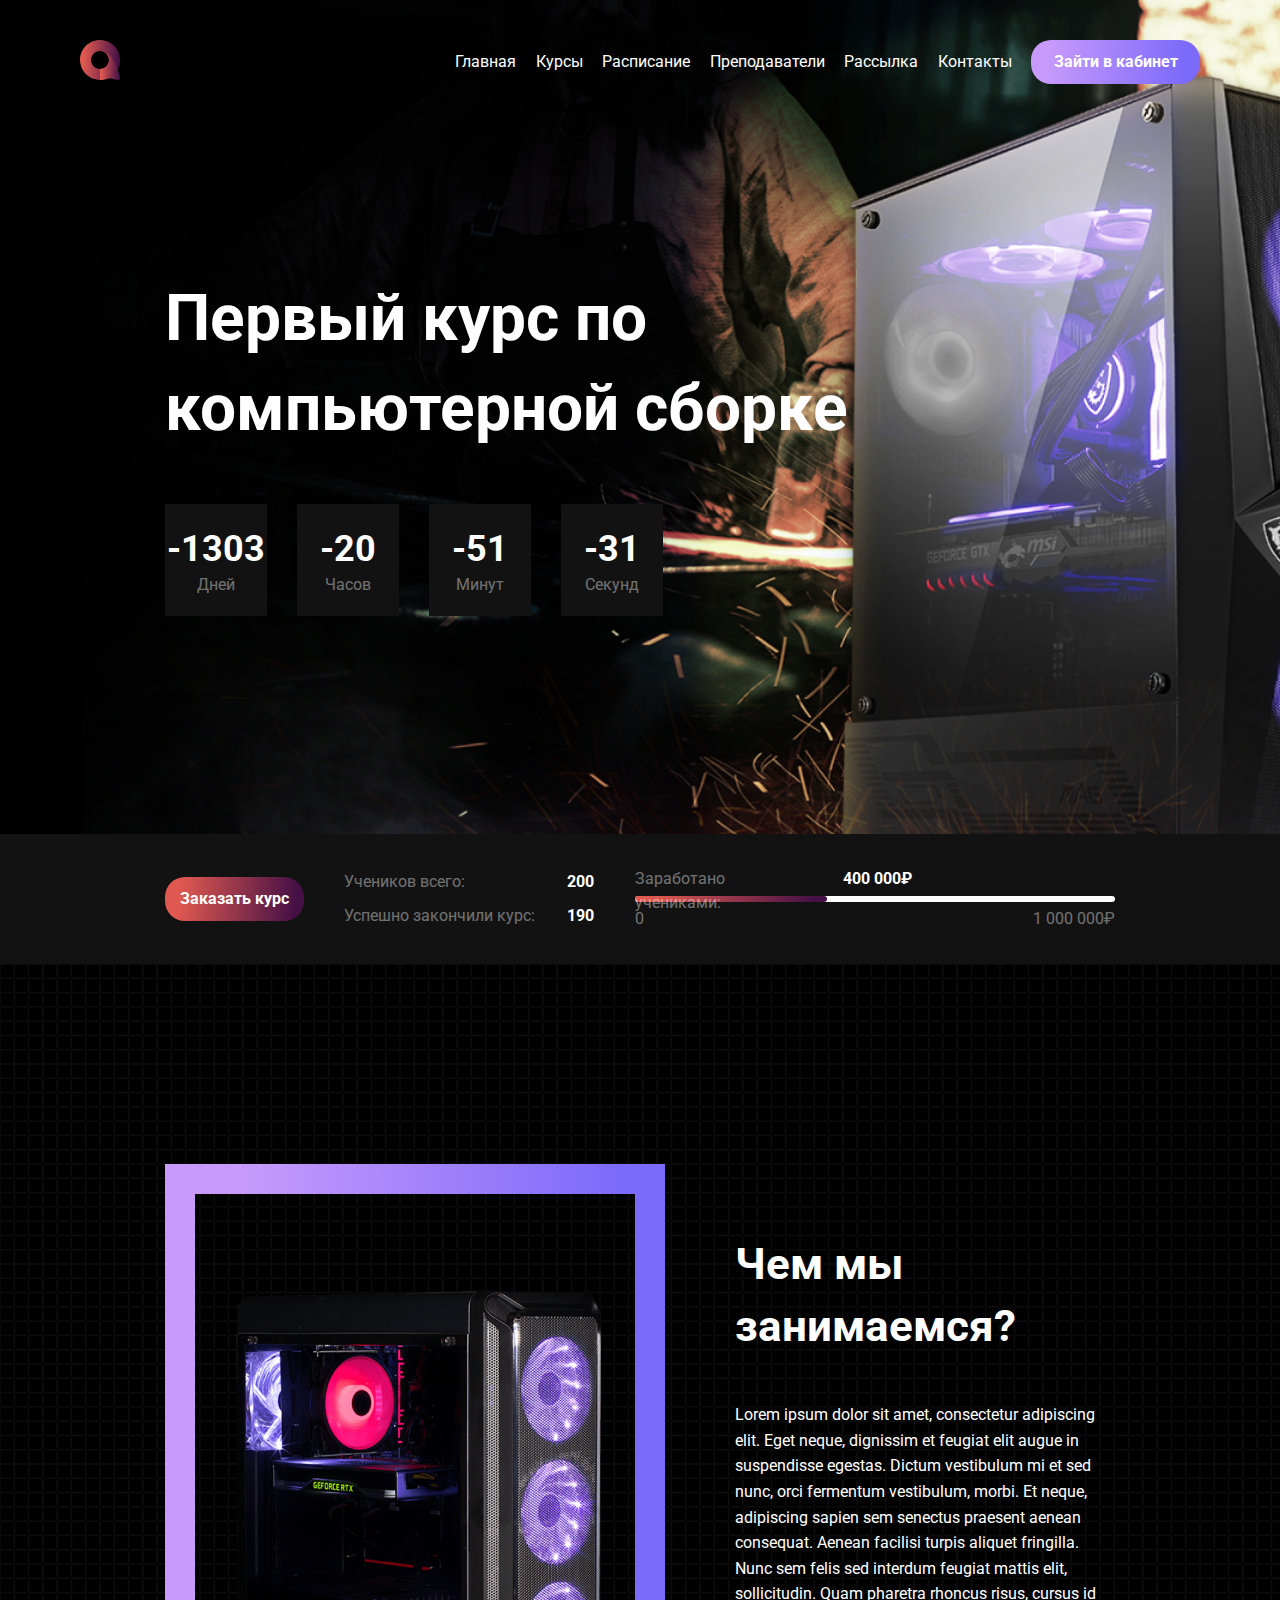
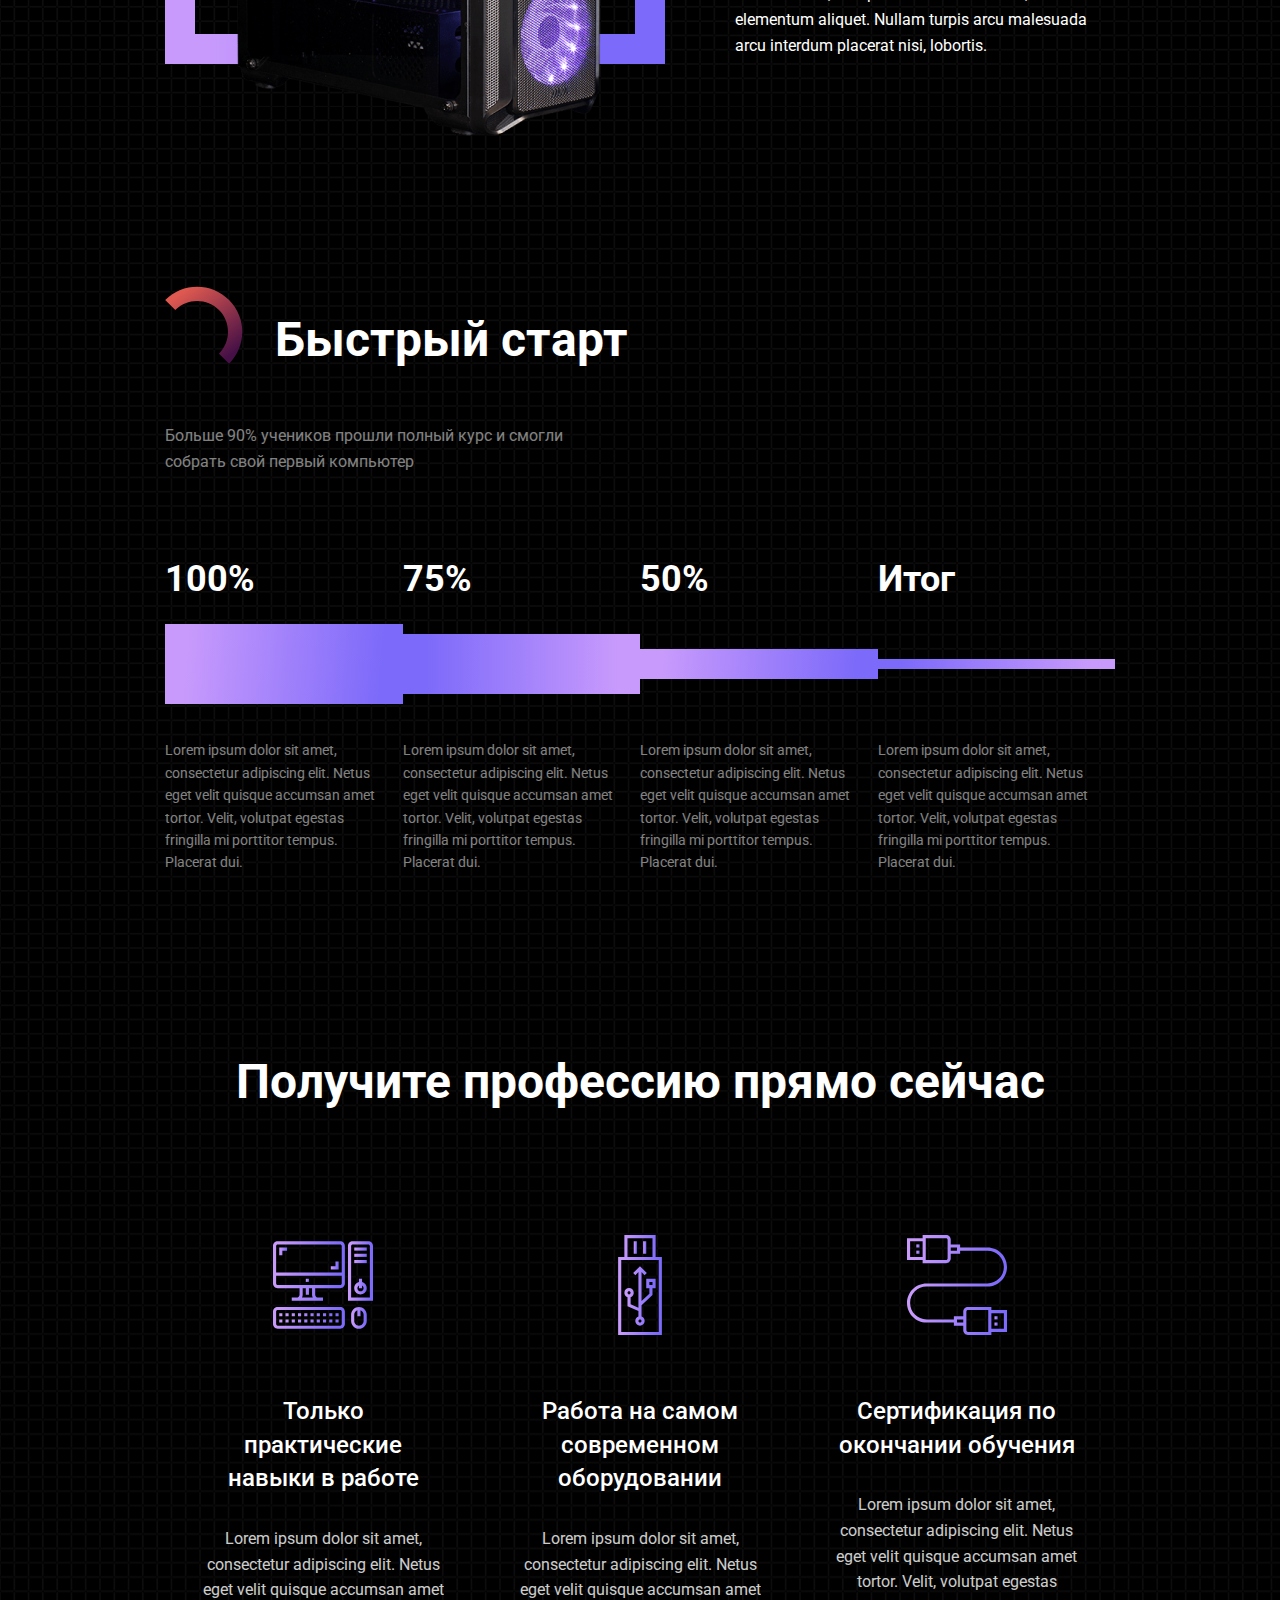
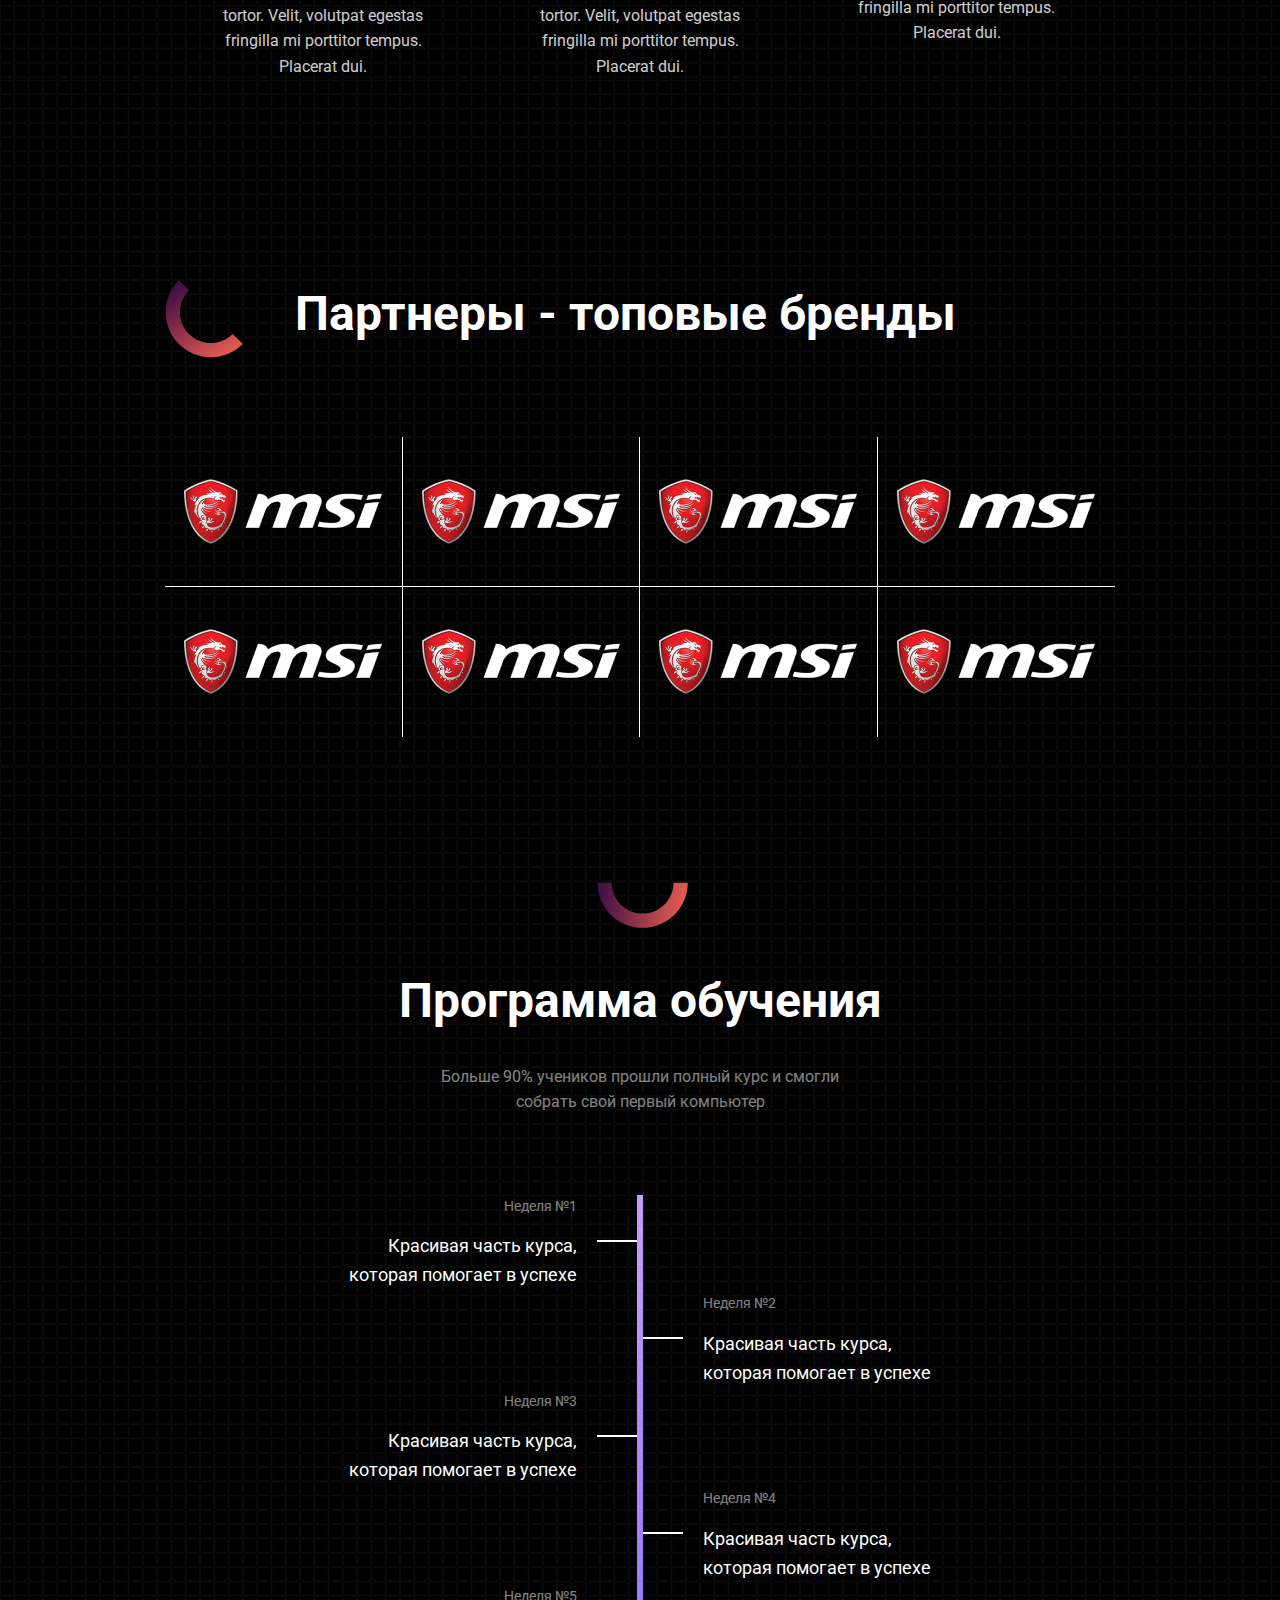
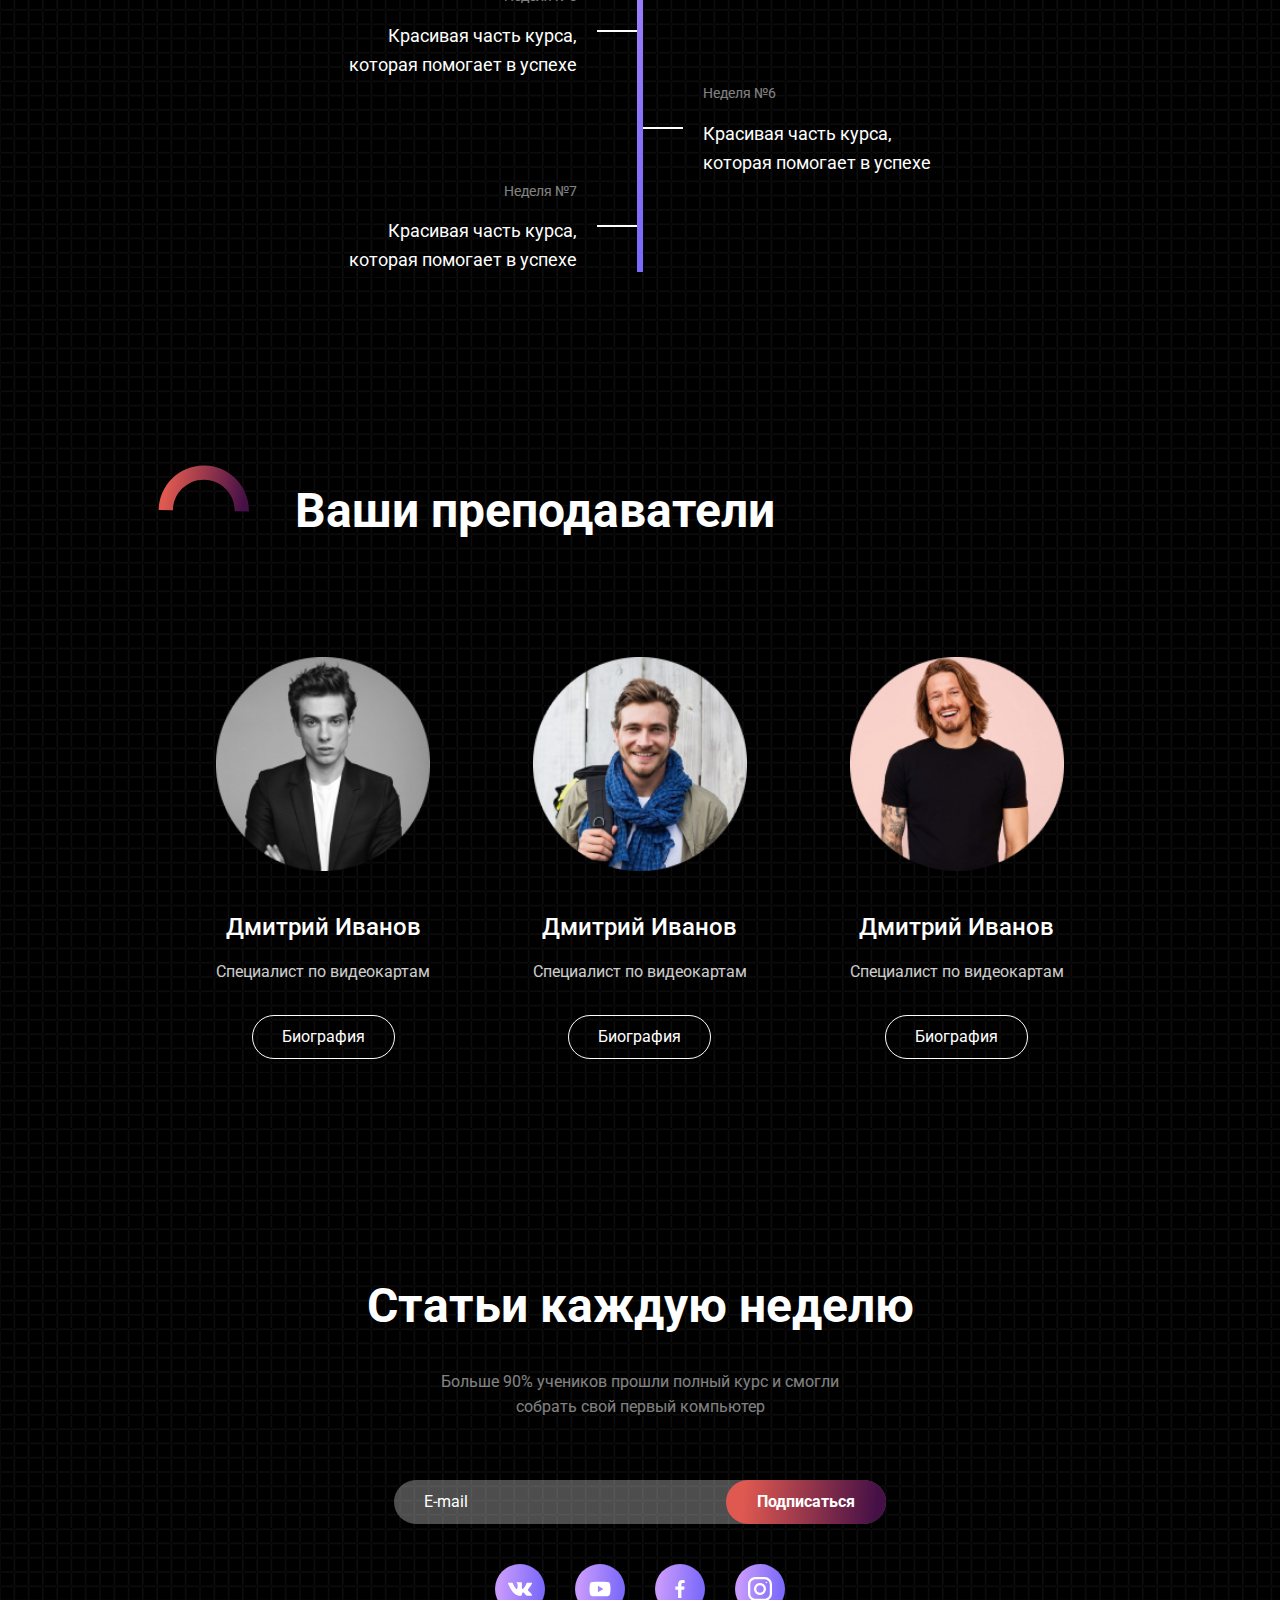
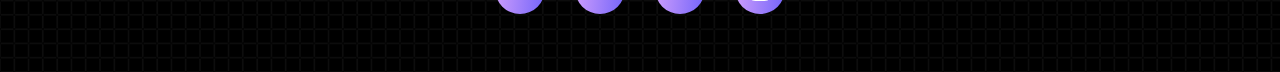
==== commit 30bc2cdd: "Fix button, added cursore pointer" ====
--- a/public/index.html
+++ b/public/index.html
@@ -1 +1 @@
-<!DOCTYPE html><html lang="en"><head><meta charset="UTF-8"><meta http-equiv="X-UA-Compatible" content="IE=edge"><meta name="viewport" content="width=device-width,initial-scale=1"><title>Computer courses</title><link rel="preconnect" href="https://fonts.googleapis.com"><link rel="preconnect" href="https://fonts.gstatic.com" crossorigin><link href="https://fonts.googleapis.com/css2?family=Roboto:wght@400;500;700&display=swap" rel="stylesheet"><link rel="stylesheet" href="css/style.min.css"></head><body><section id="promo" class="promo"><div class="menu"><img src="icons/logo.svg" alt="logo" class="logo"><div class="menu__icon"><span></span></div><nav class="menu__body"><div class="menu__navigation"><div class="menu__item"><a href="#promo">Главная</a></div><div class="menu__item"><a href="#about">Курсы</a></div><div class="menu__item"><a href="#program">Расписание</a></div><div class="menu__item"><a href="#teachers">Преподаватели</a></div><div class="menu__item"><a href="#contacts">Рассылка</a></div><div class="menu__item"><a href="#contacts">Контакты</a></div><button class="btn btn_purple">Зайти в кабинет</button></div></nav></div><div class="container"><h1 class="promo__title">Первый курс по компьютерной сборке</h1><div class="promo__date timer"><div class="date"><div id="days" class="date__number">18</div><div class="date__name">Дней</div></div><div class="date"><div id="hours" class="date__number">18</div><div class="date__name">Часов</div></div><div class="date"><div id="minutes" class="date__number">18</div><div class="date__name">Минут</div></div><div class="date"><div id="seconds" class="date__number">18</div><div class="date__name">Секунд</div></div></div></div><div class="promo__order"><div class="container"><div class="wrapper"><button class="btn btn_red">Заказать курс</button><div class="counts"><div class="row"><div class="title">Учеников всего:</div><div class="count">200</div></div><div class="row"><div class="title">Успешно закончили курс:</div><div class="count">190</div></div></div><div class="profit"><div class="row"><div class="title">Заработано учениками:</div><div class="count">400 000₽</div></div><div class="row_scale"><div class="scale"><div class="progress"></div></div></div><div class="row row_bottom"><div class="title">0</div><div class="title title_right">1 000 000₽</div></div></div></div></div></div></section><section id="about" class="about"><div class="container"><div class="about__wrapper"><div class="about__squear"><img src="img/PC.png" alt="pc" class="about__pc"></div><div class="about__descr"><h2 class="about__title">Чем мы занимаемся?</h2><div class="about__text">Lorem ipsum dolor sit amet, consectetur adipiscing elit. Eget neque, dignissim et feugiat elit augue in suspendisse egestas. Dictum vestibulum mi et sed nunc, orci fermentum vestibulum, morbi. Et neque, adipiscing sapien sem senectus praesent aenean consequat. Aenean facilisi turpis aliquet fringilla. Nunc sem felis sed interdum feugiat mattis elit, sollicitudin. Quam pharetra rhoncus risus, cursus id elementum aliquet. Nullam turpis arcu malesuada arcu interdum placerat nisi, lobortis.</div></div></div></div></section><section class="start"><div class="container"><div class="start__title"><img src="icons/Ellipse.svg" alt="icon"> Быстрый старт</div><div class="start__descr">Больше 90% учеников прошли полный курс и смогли собрать свой первый компьютер</div><div class="start__stat"><div class="start__row"><div class="start__column_title">100%</div><div class="start__column_title">75%</div><div class="start__column_title">50%</div><div class="start__column_title">Итог</div></div><div class="start__row"><div class="start__column_1"></div><div class="start__column_2"></div><div class="start__column_3"></div><div class="start__column_4"></div></div><div class="start__row"><div class="start__column start__column_bottom">Lorem ipsum dolor sit amet, consectetur adipiscing elit. Netus eget velit quisque accumsan amet tortor. Velit, volutpat egestas fringilla mi porttitor tempus. Placerat dui.</div><div class="start__column start__column_bottom">Lorem ipsum dolor sit amet, consectetur adipiscing elit. Netus eget velit quisque accumsan amet tortor. Velit, volutpat egestas fringilla mi porttitor tempus. Placerat dui.</div><div class="start__column start__column_bottom">Lorem ipsum dolor sit amet, consectetur adipiscing elit. Netus eget velit quisque accumsan amet tortor. Velit, volutpat egestas fringilla mi porttitor tempus. Placerat dui.</div><div class="start__column start__column_bottom">Lorem ipsum dolor sit amet, consectetur adipiscing elit. Netus eget velit quisque accumsan amet tortor. Velit, volutpat egestas fringilla mi porttitor tempus. Placerat dui.</div></div></div></div></section><section class="profession"><div class="container"><div class="profession__title">Получите профессию прямо сейчас</div><div class="profession__items"><div class="profession__item"><img src="icons/icon-1.svg" alt="computer"><div class="profession__subtitle">Только практические навыки в работе</div><div class="profession__text">Lorem ipsum dolor sit amet, consectetur adipiscing elit. Netus eget velit quisque accumsan amet tortor. Velit, volutpat egestas fringilla mi porttitor tempus. Placerat dui.</div></div><div class="profession__item"><img src="icons/icon-2.svg" alt="flashcard"><div class="profession__subtitle">Работа на самом современном оборудовании</div><div class="profession__text">Lorem ipsum dolor sit amet, consectetur adipiscing elit. Netus eget velit quisque accumsan amet tortor. Velit, volutpat egestas fringilla mi porttitor tempus. Placerat dui.</div></div><div class="profession__item"><img src="icons/icon-3.svg" alt="cable"><div class="profession__subtitle">Сертификация по окончании обучения</div><div class="profession__text">Lorem ipsum dolor sit amet, consectetur adipiscing elit. Netus eget velit quisque accumsan amet tortor. Velit, volutpat egestas fringilla mi porttitor tempus. Placerat dui.</div></div></div></div></section><section class="partners"><div class="container"><div class="partners__title"><img src="icons/Ellipse.svg" alt="icon"> Партнеры - топовые бренды</div><div class="partners__items"><div class="partners__row"><div class="partners__column"><img src="img/logo_partners.png" alt="logo"></div><div class="partners__column"><img src="img/logo_partners.png" alt="logo"></div><div class="partners__column"><img src="img/logo_partners.png" alt="logo"></div><div class="partners__column"><img src="img/logo_partners.png" alt="logo"></div></div><div class="partners__row"><div class="partners__column"><img src="img/logo_partners.png" alt="logo"></div><div class="partners__column"><img src="img/logo_partners.png" alt="logo"></div><div class="partners__column"><img src="img/logo_partners.png" alt="logo"></div><div class="partners__column"><img src="img/logo_partners.png" alt="logo"></div></div></div></div></section><section id="program" class="program"><div class="container"><div class="program__title"><img src="icons/Ellipse.svg" alt="icon"> Программа обучения</div><div class="program__descr">Больше 90% учеников прошли полный курс и смогли собрать свой первый компьютер</div><div class="program__weeks"><div class="program__column"><div class="program__week program__week_left"><div class="program__week-number">Неделя №1</div><div class="program__text">Красивая часть курса, которая помогает в успехе</div></div><div class="program__week program__week_left"><div class="program__week-number">Неделя №3</div><div class="program__text">Красивая часть курса, которая помогает в успехе</div></div><div class="program__week program__week_left"><div class="program__week-number">Неделя №5</div><div class="program__text">Красивая часть курса, которая помогает в успехе</div></div><div class="program__week program__week_left"><div class="program__week-number">Неделя №7</div><div class="program__text">Красивая часть курса, которая помогает в успехе</div></div></div><div class="program__divider"></div><div class="program__column program__column_right"><div class="program__week program__week_right"><div class="program__week-number">Неделя №2</div><div class="program__text">Красивая часть курса, которая помогает в успехе</div></div><div class="program__week program__week_right"><div class="program__week-number">Неделя №4</div><div class="program__text">Красивая часть курса, которая помогает в успехе</div></div><div class="program__week program__week_right"><div class="program__week-number">Неделя №6</div><div class="program__text">Красивая часть курса, которая помогает в успехе</div></div></div></div></div></section><section id="teachers" class="teachers"><div class="container"><div class="teachers__title"><img src="icons/Ellipse.svg" alt="icon"> Ваши преподаватели</div><div class="teachers__items"><div class="teachers__item"><img src="img/teacher_1.png" alt="teacher_1"><div class="teachers__name">Дмитрий Иванов</div><div class="teachers__speciality">Специалист по видеокартам</div><div class="teachers__biography">Биография</div></div><div class="teachers__item"><img src="img/teacher_2.png" alt="teacher_2"><div class="teachers__name">Дмитрий Иванов</div><div class="teachers__speciality">Специалист по видеокартам</div><div class="teachers__biography">Биография</div></div><div class="teachers__item"><img src="img/teacher_3.png" alt="teacher_3"><div class="teachers__name">Дмитрий Иванов</div><div class="teachers__speciality">Специалист по видеокартам</div><div class="teachers__biography">Биография</div></div></div></div></section><section id="contacts" class="contacts"><div class="container"><div class="contacts__title">Статьи каждую неделю</div><div class="contacts__descr">Больше 90% учеников прошли полный курс и смогли собрать свой первый компьютер</div><div class="contacts__email">E-mail<div class="contacts__subscribe">Подписаться</div></div><div class="contacts__social"><div class="contacts__social-item"><img src="icons/vk.svg" alt="vk"></div><div class="contacts__social-item"><img src="icons/youtube.svg" alt="youtube"></div><div class="contacts__social-item"><img src="icons/facebook.svg" alt="facebook"></div><div class="contacts__social-item"><img src="icons/instagram.svg" alt="instagram"></div></div></div></section><script src="js/script.js"></script></body></html>+<!DOCTYPE html><html lang="en"><head><meta charset="UTF-8"><meta http-equiv="X-UA-Compatible" content="IE=edge"><meta name="viewport" content="width=device-width,initial-scale=1"><title>Computer courses</title><link rel="preconnect" href="https://fonts.googleapis.com"><link rel="preconnect" href="https://fonts.gstatic.com" crossorigin><link href="https://fonts.googleapis.com/css2?family=Roboto:wght@400;500;700&display=swap" rel="stylesheet"><link rel="stylesheet" href="css/style.min.css"></head><body><section id="promo" class="promo"><div class="menu"><a href="#"><img src="icons/logo.svg" alt="logo" class="logo"></a><div class="menu__icon"><span></span></div><nav class="menu__body"><div class="menu__navigation"><div class="menu__item"><a href="#promo">Главная</a></div><div class="menu__item"><a href="#about">Курсы</a></div><div class="menu__item"><a href="#program">Расписание</a></div><div class="menu__item"><a href="#teachers">Преподаватели</a></div><div class="menu__item"><a href="#contacts">Рассылка</a></div><div class="menu__item"><a href="#contacts">Контакты</a></div><button class="btn btn_purple">Зайти в кабинет</button></div></nav></div><div class="container"><h1 class="promo__title">Первый курс по компьютерной сборке</h1><div class="promo__date timer"><div class="date"><div id="days" class="date__number">18</div><div class="date__name">Дней</div></div><div class="date"><div id="hours" class="date__number">18</div><div class="date__name">Часов</div></div><div class="date"><div id="minutes" class="date__number">18</div><div class="date__name">Минут</div></div><div class="date"><div id="seconds" class="date__number">18</div><div class="date__name">Секунд</div></div></div></div><div class="promo__order"><div class="container"><div class="wrapper"><button class="btn btn_red">Заказать курс</button><div class="counts"><div class="row"><div class="title">Учеников всего:</div><div class="count">200</div></div><div class="row"><div class="title">Успешно закончили курс:</div><div class="count">190</div></div></div><div class="profit"><div class="row"><div class="title">Заработано учениками:</div><div class="count">400 000₽</div></div><div class="row_scale"><div class="scale"><div class="progress"></div></div></div><div class="row row_bottom"><div class="title">0</div><div class="title title_right">1 000 000₽</div></div></div></div></div></div></section><section id="about" class="about"><div class="container"><div class="about__wrapper"><div class="about__squear"><img src="img/PC.png" alt="pc" class="about__pc"></div><div class="about__descr"><h2 class="about__title">Чем мы занимаемся?</h2><div class="about__text">Lorem ipsum dolor sit amet, consectetur adipiscing elit. Eget neque, dignissim et feugiat elit augue in suspendisse egestas. Dictum vestibulum mi et sed nunc, orci fermentum vestibulum, morbi. Et neque, adipiscing sapien sem senectus praesent aenean consequat. Aenean facilisi turpis aliquet fringilla. Nunc sem felis sed interdum feugiat mattis elit, sollicitudin. Quam pharetra rhoncus risus, cursus id elementum aliquet. Nullam turpis arcu malesuada arcu interdum placerat nisi, lobortis.</div></div></div></div></section><section class="start"><div class="container"><div class="start__title"><img src="icons/Ellipse.svg" alt="icon"> Быстрый старт</div><div class="start__descr">Больше 90% учеников прошли полный курс и смогли собрать свой первый компьютер</div><div class="start__stat"><div class="start__row"><div class="start__column_title">100%</div><div class="start__column_title">75%</div><div class="start__column_title">50%</div><div class="start__column_title">Итог</div></div><div class="start__row"><div class="start__column_1"></div><div class="start__column_2"></div><div class="start__column_3"></div><div class="start__column_4"></div></div><div class="start__row"><div class="start__column start__column_bottom">Lorem ipsum dolor sit amet, consectetur adipiscing elit. Netus eget velit quisque accumsan amet tortor. Velit, volutpat egestas fringilla mi porttitor tempus. Placerat dui.</div><div class="start__column start__column_bottom">Lorem ipsum dolor sit amet, consectetur adipiscing elit. Netus eget velit quisque accumsan amet tortor. Velit, volutpat egestas fringilla mi porttitor tempus. Placerat dui.</div><div class="start__column start__column_bottom">Lorem ipsum dolor sit amet, consectetur adipiscing elit. Netus eget velit quisque accumsan amet tortor. Velit, volutpat egestas fringilla mi porttitor tempus. Placerat dui.</div><div class="start__column start__column_bottom">Lorem ipsum dolor sit amet, consectetur adipiscing elit. Netus eget velit quisque accumsan amet tortor. Velit, volutpat egestas fringilla mi porttitor tempus. Placerat dui.</div></div></div></div></section><section class="profession"><div class="container"><div class="profession__title">Получите профессию прямо сейчас</div><div class="profession__items"><div class="profession__item"><img src="icons/icon-1.svg" alt="computer"><div class="profession__subtitle">Только практические навыки в работе</div><div class="profession__text">Lorem ipsum dolor sit amet, consectetur adipiscing elit. Netus eget velit quisque accumsan amet tortor. Velit, volutpat egestas fringilla mi porttitor tempus. Placerat dui.</div></div><div class="profession__item"><img src="icons/icon-2.svg" alt="flashcard"><div class="profession__subtitle">Работа на самом современном оборудовании</div><div class="profession__text">Lorem ipsum dolor sit amet, consectetur adipiscing elit. Netus eget velit quisque accumsan amet tortor. Velit, volutpat egestas fringilla mi porttitor tempus. Placerat dui.</div></div><div class="profession__item"><img src="icons/icon-3.svg" alt="cable"><div class="profession__subtitle">Сертификация по окончании обучения</div><div class="profession__text">Lorem ipsum dolor sit amet, consectetur adipiscing elit. Netus eget velit quisque accumsan amet tortor. Velit, volutpat egestas fringilla mi porttitor tempus. Placerat dui.</div></div></div></div></section><section class="partners"><div class="container"><div class="partners__title"><img src="icons/Ellipse.svg" alt="icon"> Партнеры - топовые бренды</div><div class="partners__items"><div class="partners__row"><div class="partners__column"><img src="img/logo_partners.png" alt="logo"></div><div class="partners__column"><img src="img/logo_partners.png" alt="logo"></div><div class="partners__column"><img src="img/logo_partners.png" alt="logo"></div><div class="partners__column"><img src="img/logo_partners.png" alt="logo"></div></div><div class="partners__row"><div class="partners__column"><img src="img/logo_partners.png" alt="logo"></div><div class="partners__column"><img src="img/logo_partners.png" alt="logo"></div><div class="partners__column"><img src="img/logo_partners.png" alt="logo"></div><div class="partners__column"><img src="img/logo_partners.png" alt="logo"></div></div></div></div></section><section id="program" class="program"><div class="container"><div class="program__title"><img src="icons/Ellipse.svg" alt="icon"> Программа обучения</div><div class="program__descr">Больше 90% учеников прошли полный курс и смогли собрать свой первый компьютер</div><div class="program__weeks"><div class="program__column"><div class="program__week program__week_left"><div class="program__week-number">Неделя №1</div><div class="program__text">Красивая часть курса, которая помогает в успехе</div></div><div class="program__week program__week_left"><div class="program__week-number">Неделя №3</div><div class="program__text">Красивая часть курса, которая помогает в успехе</div></div><div class="program__week program__week_left"><div class="program__week-number">Неделя №5</div><div class="program__text">Красивая часть курса, которая помогает в успехе</div></div><div class="program__week program__week_left"><div class="program__week-number">Неделя №7</div><div class="program__text">Красивая часть курса, которая помогает в успехе</div></div></div><div class="program__divider"></div><div class="program__column program__column_right"><div class="program__week program__week_right"><div class="program__week-number">Неделя №2</div><div class="program__text">Красивая часть курса, которая помогает в успехе</div></div><div class="program__week program__week_right"><div class="program__week-number">Неделя №4</div><div class="program__text">Красивая часть курса, которая помогает в успехе</div></div><div class="program__week program__week_right"><div class="program__week-number">Неделя №6</div><div class="program__text">Красивая часть курса, которая помогает в успехе</div></div></div></div></div></section><section id="teachers" class="teachers"><div class="container"><div class="teachers__title"><img src="icons/Ellipse.svg" alt="icon"> Ваши преподаватели</div><div class="teachers__items"><div class="teachers__item"><img src="img/teacher_1.png" alt="teacher_1"><div class="teachers__name">Дмитрий Иванов</div><div class="teachers__speciality">Специалист по видеокартам</div><button class="teachers__biography">Биография</button></div><div class="teachers__item"><img src="img/teacher_2.png" alt="teacher_2"><div class="teachers__name">Дмитрий Иванов</div><div class="teachers__speciality">Специалист по видеокартам</div><button class="teachers__biography">Биография</button></div><div class="teachers__item"><img src="img/teacher_3.png" alt="teacher_3"><div class="teachers__name">Дмитрий Иванов</div><div class="teachers__speciality">Специалист по видеокартам</div><button class="teachers__biography">Биография</button></div></div></div></section><section id="contacts" class="contacts"><div class="container"><div class="contacts__title">Статьи каждую неделю</div><div class="contacts__descr">Больше 90% учеников прошли полный курс и смогли собрать свой первый компьютер</div><div class="contacts__email">E-mail<div class="contacts__subscribe">Подписаться</div></div><div class="contacts__social"><div class="contacts__social-item"><img src="icons/vk.svg" alt="vk"></div><div class="contacts__social-item"><img src="icons/youtube.svg" alt="youtube"></div><div class="contacts__social-item"><img src="icons/facebook.svg" alt="facebook"></div><div class="contacts__social-item"><img src="icons/instagram.svg" alt="instagram"></div></div></div></section><script src="js/script.js"></script></body></html>--- a/public/css/style.min.css
+++ b/public/css/style.min.css
@@ -1 +1 @@
-*{font-family:Roboto,sans-serif;margin:0;padding:0}.container{width:1300px;margin:0 auto}.btn{width:169px;height:44px;border-radius:20px;border:none;font-weight:700;font-size:16px;line-height:150%;text-align:center;color:#fff}.btn_red{background:linear-gradient(94.78deg,#df5950 11.19%,#451046 93.72%)}.btn_purple{background:linear-gradient(94.26deg,#c89afc 9.51%,#7c6afa 90.23%)}.promo{background:url(../img/main-screen__bg.png) no-repeat 50%/cover;min-height:960px}.promo .menu{padding:40px 80px 0;display:flex;justify-content:space-between}.promo .menu__icon{display:none}.promo .menu__navigation{display:flex;justify-content:space-between;align-items:center;width:745px}.promo .menu__item a{font-weight:400;font-size:16px;line-height:150%;color:#fff;text-decoration:none}.promo__title{width:920px;height:180px;padding-top:190px;font-weight:700;font-size:64px;line-height:140%;color:#fff}.promo__date{display:flex;justify-content:space-between;width:498px;padding-top:50px}.promo__date .date{width:102px;height:112px;background:#121212}.promo__date .date__number{padding-top:20px;font-weight:700;font-size:36px;line-height:140%;text-align:center;color:#fff}.promo__date .date__name{font-weight:400;font-size:16px;line-height:140%;text-align:center;color:#fff;opacity:.4}.promo__order{margin-top:218px;width:100%;height:130px;background:#121212}.promo__order .wrapper{display:flex;justify-content:space-between;align-items:center;height:130px}.promo__order .wrapper .counts{margin-left:81px;display:grid;grid-template-rows:repeat(2,24px);row-gap:10px}.promo__order .wrapper .counts .row{display:grid;grid-template-columns:193px 28px;-moz-column-gap:30px;column-gap:30px}.promo__order .wrapper .counts .row .title{font-weight:400;font-size:16px;line-height:150%;color:#fff;opacity:.4}.promo__order .wrapper .counts .row .count{font-weight:700;font-size:16px;line-height:150%;color:#fff}.promo__order .wrapper .profit{width:714px;margin-left:81px;display:grid;grid-template-rows:24px 6px 24px;row-gap:5px}.promo__order .wrapper .profit .row{width:714px;display:grid;grid-template-columns:178px 71px;-moz-column-gap:30px;column-gap:30px}.promo__order .wrapper .profit .row .title{font-weight:400;font-size:16px;line-height:150%;color:#fff;opacity:.4}.promo__order .wrapper .profit .row .title_right{text-align:end}.promo__order .wrapper .profit .row .count{font-weight:700;font-size:16px;line-height:150%;color:#fff}.promo__order .wrapper .profit .row_bottom{justify-content:space-between;grid-template-columns:71px 178px}.promo__order .wrapper .profit .row_scale{display:grid;grid-template-columns:1fr;grid-column:1/3}.promo__order .wrapper .profit .row_scale .scale{width:100%;height:6px;border-radius:3px;border:none;background:#fff}.promo__order .wrapper .profit .row_scale .scale .progress{width:40%;height:6px;border-radius:3px;border:none;background:linear-gradient(94.78deg,#df5950 11.19%,#451046 93.72%)}.about{min-height:542px;padding:200px 0 0 0;background:url(../img/bg.png)}.about__wrapper{width:100%;height:542px;display:flex}.about__squear{width:500px;height:500px;border:30px solid transparent;-o-border-image:linear-gradient(94.26deg,#c89afc 9.51%,#7c6afa 90.23%);border-image:linear-gradient(94.26deg,#c89afc 9.51%,#7c6afa 90.23%);border-image-slice:1;box-sizing:border-box}.about__squear img{width:446px;height:446px;transform:translateY(96px)}.about__descr{margin-left:140px;margin-top:70px}.about__title{font-weight:700;font-size:44px;line-height:140%;color:#fff}.about__text{margin-top:45px;font-weight:400;font-size:16px;line-height:160%;color:#fff}.start{height:542px;padding:200px 0 0 0;background:url(../img/bg.png)}.start__title{padding-left:110px;position:relative;font-weight:700;font-size:48px;line-height:140%;color:#fff}.start__title img{position:absolute;left:0;top:-20px}.start__descr{margin-top:50px;width:411px;font-weight:400;font-size:16px;line-height:160%;color:#fff;opacity:.5}.start__stat{margin-top:80px;min-height:275px;display:grid;grid-template-rows:50px 80px 90px;row-gap:20px}.start__row{display:grid;grid-template-columns:repeat(4,1fr);align-items:center}.start__column{font-weight:400;font-size:14px;line-height:160%;color:#fff;opacity:.5}.start__column_title{font-weight:700;font-size:36px;line-height:140%;color:#fff}.start__column_1{width:100%;height:80px;background:linear-gradient(94.26deg,#c89afc 9.51%,#7c6afa 90.23%)}.start__column_2{width:100%;height:60px;background:linear-gradient(270.26deg,#c89afc 9.51%,#7c6afa 90.23%)}.start__column_3{width:100%;height:30px;background:linear-gradient(94.26deg,#c89afc 9.51%,#7c6afa 90.23%)}.start__column_4{width:100%;height:10px;background:linear-gradient(270.26deg,#c89afc 9.51%,#7c6afa 90.23%)}.start__column_bottom{margin-top:15px;padding-right:18px}.profession{min-height:542px;padding:200px 0 0 0;background:url(../img/bg.png)}.profession__title{font-weight:700;font-size:48px;line-height:140%;text-align:center;color:#fff}.profession__items{margin-top:120px;display:flex;justify-content:space-between}.profession__item{padding:0 36px;min-width:358px;display:flex;flex-direction:column;align-items:center}.profession__item img{width:100px;height:100px}.profession__subtitle{margin-top:60px;font-weight:500;font-size:24px;line-height:140%;text-align:center;color:#fff}.profession__text{margin-top:30px;font-weight:400;font-size:16px;line-height:160%;text-align:center;color:#fff;opacity:.8}.partners{min-height:487px;padding:200px 0 0 0;background:url(../img/bg.png)}.partners__title{padding-left:130px;position:relative;font-weight:700;font-size:48px;line-height:140%;color:#fff}.partners__title img{position:absolute;left:0;top:0;transform:rotate(180deg)}.partners__items{margin-top:90px;display:grid;grid-template-rows:repeat(2,150px)}.partners__row{display:grid;grid-template-columns:repeat(4,1fr);border-bottom:1px solid #fff}.partners__row:last-child{border-bottom:none}.partners__column{display:grid;justify-content:center;align-items:center;border-right:1px solid #fff}.partners__column:last-child{border-right:none}.program{min-height:910px;padding:200px 0 0 0;background:url(../img/bg.png)}.program__title{width:485px;margin:0 auto;position:relative;font-weight:700;font-size:48px;line-height:140%;text-align:center;color:#fff}.program__title img{position:absolute;left:50%;top:-150px;transform:rotate(135deg) translateX(66%)}.program__descr{width:411px;margin:0 auto;text-align:center;margin-top:30px;font-weight:400;font-size:16px;line-height:160%;color:#fff;opacity:.5}.program__column_right{margin:auto 0}.program__weeks{margin:80px auto 0;width:734px;display:grid;grid-template-columns:364px 6px 364px}.program__week{position:relative;padding:0 60px;margin-bottom:100px}.program__week:last-child{margin-bottom:0}.program__week_left{text-align:right}.program__week_left::after{content:"";position:absolute;top:45px;right:0;width:40px;height:2px;background:#fff}.program__week_right{text-align:left}.program__week_right::after{content:"";position:absolute;top:45px;left:0;width:40px;height:2px;background:#fff}.program__week-number{font-weight:400;font-size:14px;line-height:160%;color:#fff;opacity:.5}.program__text{margin-top:15px;font-weight:400;font-size:18px;line-height:160%;color:#fff}.program__divider{width:6px;height:677px;background:linear-gradient(94.26deg,#c89afc 9.51%,#7c6afa 90.23%)}.teachers{min-height:595px;padding:200px 0 0 0;background:url(../img/bg.png)}.teachers__title{padding-left:130px;position:relative;font-weight:700;font-size:48px;line-height:140%;color:#fff}.teachers__title img{position:absolute;left:0;top:-15px;transform:rotate(316deg)}.teachers__items{margin-top:113px;display:flex;justify-content:space-around}.teachers__item{display:flex;flex-direction:column;justify-content:center}.teachers__name{margin-top:40px;font-weight:500;font-size:24px;line-height:140%;text-align:center;color:#fff}.teachers__speciality{margin-top:15px;font-weight:400;font-size:16px;line-height:160%;text-align:center;color:#fff;opacity:.8}.teachers__biography{display:flex;flex-direction:row;justify-content:center;align-items:center;padding:10px 30px;margin:30px auto 0;width:143px;height:44px;border:1px solid #fff;box-sizing:border-box;border-radius:50px;font-weight:400;font-size:16px;line-height:150%;text-align:center;color:#fff}.contacts{min-height:400px;padding:200px 0 0 0;background:url(../img/bg.png)}.contacts__title{font-weight:700;font-size:48px;line-height:140%;text-align:center;color:#fff}.contacts__descr{width:411px;margin:30px auto 0;text-align:center;font-weight:400;font-size:16px;line-height:160%;color:#fff;opacity:.5}.contacts__email{position:relative;margin:60px auto 0;width:462px;height:44px;background:rgba(255,255,255,.3);border-radius:22px;display:flex;justify-content:start;align-items:center;padding-left:30px;font-weight:400;font-size:16px;line-height:160%;color:#fff}.contacts__subscribe{position:absolute;top:0;right:0;display:flex;justify-content:center;align-items:center;width:160px;height:44px;border-radius:22px;background:linear-gradient(94.78deg,#df5950 11.19%,#451046 93.72%);font-weight:700;font-size:16px;line-height:150%;color:#fff}.contacts__social{margin:40px auto 0;display:flex;justify-content:space-between;width:290px}.contacts__social-item{display:flex;justify-content:center;align-items:center;width:50px;height:50px;border-radius:100%;background:linear-gradient(94.26deg,#c89afc 9.51%,#7c6afa 90.23%)}@media(max-width:1300px){.container{width:950px}.promo__order .wrapper .counts{margin-left:40px}.promo__order .wrapper .profit{width:480px;margin-left:40px}.promo__order .wrapper .profit .row{width:480px}.about__descr{margin-left:70px}.profession__item{min-width:244px}}@media(max-width:1200px){.container{width:900px}.promo .menu__navigation{justify-content:space-around}.promo__order .wrapper .profit{width:430px}.promo__order .wrapper .profit .row{width:430px}.profession__item{min-width:227px}}@media(max-width:769px){.container{width:700px}.promo .menu{padding:40px 10px 0;align-items:center}.promo .menu img{width:50px;height:50px}.promo .menu button{font-size:12px;width:120px;height:35px}.promo .menu__item a{font-size:12px}.promo .menu__navigation{width:690px}.promo__title{padding-top:60px;width:660px;font-size:50px}.promo__order{margin-top:160px;height:200px}.promo__order .wrapper{flex-direction:column;height:180px;padding:15px}.about__squear{width:350px;height:350px}.about__squear img{width:300px;height:300px}.profession__items{margin-top:50px;flex-direction:column;row-gap:30px}.profession__subtitle{margin-top:30px}.partners__column{padding:10px}.partners__column img{width:100%}.teachers__item{align-items:center}.teachers__item img{width:140px}.contacts{padding:100px 0 0 0}}@media(max-width:576px){body._lock{overflow:hidden}.container{width:300px;padding:0 10px}.promo{min-height:500px}.promo .menu{padding:15px 10px 0}.promo .menu img{z-index:5}.promo .menu__icon{z-index:5;display:block;position:relative;width:30px;height:18px;cursor:pointer}.promo .menu__icon span,.promo .menu__icon::after,.promo .menu__icon::before{left:0;position:absolute;height:10%;width:100%;transition:all .3s ease 0s;background-color:#fff}.promo .menu__icon::after,.promo .menu__icon::before{content:""}.promo .menu__icon::before{top:0}.promo .menu__icon::after{bottom:0}.promo .menu__icon span{top:50%;transform:scale(1) translate(0,-50%)}.promo .menu__icon._active span{transform:scale(0) translate(0,-50%)}.promo .menu__icon._active::before{top:50%;transform:rotate(-45deg) translate(0,-50%)}.promo .menu__icon._active::after{bottom:50%;transform:rotate(45deg) translate(0,50%)}.promo .menu__body{position:fixed;top:0;left:-100%;width:100%;height:100%;background-color:rgba(0,0,0,.9);transition:left .3s ease 0s;padding:100px 0 0 0;overflow:auto;z-index:1}.promo .menu__body._active{left:0}.promo .menu__navigation{flex-direction:column;width:190px;row-gap:10px;margin:0 auto}.promo .menu__item a{font-size:20px}.promo .menu button{width:150px;height:44px;font-size:16px}.promo__title{width:280px;font-size:35px;text-align:center;margin:0 auto}.promo__order{height:210px;margin-top:35px}.promo__order .wrapper .counts{margin-left:0}.promo__order .wrapper .profit{margin-left:0;width:280px}.promo__order .wrapper .profit .row{width:280px}.promo__date{flex-direction:column;width:150px;margin:0 auto;padding-top:0;row-gap:15px}.promo__date .date{width:100%}.about{padding:100px 0 0 0;min-height:670px}.about__wrapper{flex-direction:column}.about__squear{width:200px;height:200px;border:20px solid transparent;-o-border-image:linear-gradient(94.26deg,#c89afc 9.51%,#7c6afa 90.23%);border-image:linear-gradient(94.26deg,#c89afc 9.51%,#7c6afa 90.23%);border-image-slice:1;margin:0 auto}.about__squear img{width:150px;height:150px;transform:translateY(40px)}.about__descr{margin-left:0;margin-top:35px}.about__title{font-size:30px}.about__text{margin-top:20px}.start{height:895px;padding:100px 0 0 0}.start__title{font-size:30px;padding-left:0;text-align:center;width:200px;margin:0 auto}.start__title img{top:-50px;left:70px;width:50px;height:50px}.start__stat{grid-template-columns:50px 80px 150px;grid-template-rows:1fr;-moz-column-gap:10px;column-gap:10px}.start__row{grid-template-rows:repeat(4,1fr);grid-template-columns:1fr}.start__column_1{width:80px;height:100%;margin:0 auto;background:linear-gradient(180deg,#c89afc 9.51%,#7c6afa 90.23%)}.start__column_2{width:60px;height:100%;margin:0 auto;background:linear-gradient(0deg,#c89afc 9.51%,#7c6afa 90.23%)}.start__column_3{width:30px;height:100%;margin:0 auto;background:linear-gradient(180deg,#c89afc 9.51%,#7c6afa 90.23%)}.start__column_4{width:10px;height:100%;margin:0 auto;background:linear-gradient(0deg,#c89afc 9.51%,#7c6afa 90.23%)}.start__descr{width:300px}.start__column{font-size:12px}.start__column_title{font-size:20px;text-align:center}.start__column_bottom{padding-right:0;box-sizing:border-box}.profession{padding:100px 0 0 0}.profession__title{font-size:30px}.partners{padding:100px 0 0 0}.partners__title{font-size:30px;padding-left:0;text-align:center;width:200px;margin:0 auto}.partners__title img{top:-50px;left:70px;width:50px;height:50px}.partners__items{margin-top:40px;grid-template-columns:repeat(2,150px);grid-template-rows:1fr}.partners__row{grid-template-rows:repeat(4,1fr);grid-template-columns:1fr;border-right:1px solid #fff;border-bottom:none}.partners__row:last-child{border-right:none}.partners__column{border-bottom:1px solid #fff;border-right:none}.partners__column:last-child{border-bottom:none}.program{padding:100px 0 0 0}.program__title{font-size:30px;padding-left:0;text-align:center;width:200px;margin:0 auto}.program__title img{top:-75px;left:95px;width:50px;height:50px}.program__descr{width:300px}.program__weeks{margin:40px auto 0;grid-template-columns:147px 6px 147px;width:300px}.program__week{padding:0 10px}.program__week_left::after{top:30px}.program__week_right::after{top:30px}.program__divider{height:1020px}.teachers{padding:100px 0 0 0}.teachers__title{font-size:30px;padding-left:0;text-align:center;width:200px;margin:0 auto}.teachers__title img{top:-50px;left:75px;width:50px;height:50px}.teachers__items{margin-top:50px;flex-direction:column}.teachers__item{margin-bottom:30px}.teachers__item:last-child{margin-bottom:0}.contacts{padding:100px 0 0 0}.contacts__title{font-size:30px;padding-left:0;text-align:center;width:230px;margin:0 auto}.contacts__descr{width:300px}.contacts__email{width:270px}.contacts__social{width:240px}}+*{font-family:Roboto,sans-serif;margin:0;padding:0}.container{width:1300px;margin:0 auto}.btn{width:169px;height:44px;border-radius:20px;border:none;font-weight:700;font-size:16px;line-height:150%;text-align:center;color:#fff;cursor:pointer}.btn_red{background:linear-gradient(94.78deg,#df5950 11.19%,#451046 93.72%)}.btn_purple{background:linear-gradient(94.26deg,#c89afc 9.51%,#7c6afa 90.23%)}.promo{background:url(../img/main-screen__bg.png) no-repeat 50%/cover;min-height:960px}.promo .menu{padding:40px 80px 0;display:flex;justify-content:space-between}.promo .menu__icon{display:none}.promo .menu__navigation{display:flex;justify-content:space-between;align-items:center;width:745px}.promo .menu__item a{font-weight:400;font-size:16px;line-height:150%;color:#fff;text-decoration:none}.promo__title{width:920px;height:180px;padding-top:190px;font-weight:700;font-size:64px;line-height:140%;color:#fff}.promo__date{display:flex;justify-content:space-between;width:498px;padding-top:50px}.promo__date .date{width:102px;height:112px;background:#121212}.promo__date .date__number{padding-top:20px;font-weight:700;font-size:36px;line-height:140%;text-align:center;color:#fff}.promo__date .date__name{font-weight:400;font-size:16px;line-height:140%;text-align:center;color:#fff;opacity:.4}.promo__order{margin-top:218px;width:100%;height:130px;background:#121212}.promo__order .wrapper{display:flex;justify-content:space-between;align-items:center;height:130px}.promo__order .wrapper .counts{margin-left:81px;display:grid;grid-template-rows:repeat(2,24px);row-gap:10px}.promo__order .wrapper .counts .row{display:grid;grid-template-columns:193px 28px;-moz-column-gap:30px;column-gap:30px}.promo__order .wrapper .counts .row .title{font-weight:400;font-size:16px;line-height:150%;color:#fff;opacity:.4}.promo__order .wrapper .counts .row .count{font-weight:700;font-size:16px;line-height:150%;color:#fff}.promo__order .wrapper .profit{width:714px;margin-left:81px;display:grid;grid-template-rows:24px 6px 24px;row-gap:5px}.promo__order .wrapper .profit .row{width:714px;display:grid;grid-template-columns:178px 71px;-moz-column-gap:30px;column-gap:30px}.promo__order .wrapper .profit .row .title{font-weight:400;font-size:16px;line-height:150%;color:#fff;opacity:.4}.promo__order .wrapper .profit .row .title_right{text-align:end}.promo__order .wrapper .profit .row .count{font-weight:700;font-size:16px;line-height:150%;color:#fff}.promo__order .wrapper .profit .row_bottom{justify-content:space-between;grid-template-columns:71px 178px}.promo__order .wrapper .profit .row_scale{display:grid;grid-template-columns:1fr;grid-column:1/3}.promo__order .wrapper .profit .row_scale .scale{width:100%;height:6px;border-radius:3px;border:none;background:#fff}.promo__order .wrapper .profit .row_scale .scale .progress{width:40%;height:6px;border-radius:3px;border:none;background:linear-gradient(94.78deg,#df5950 11.19%,#451046 93.72%)}.about{min-height:542px;padding:200px 0 0 0;background:url(../img/bg.png)}.about__wrapper{width:100%;height:542px;display:flex}.about__squear{width:500px;height:500px;border:30px solid transparent;-o-border-image:linear-gradient(94.26deg,#c89afc 9.51%,#7c6afa 90.23%);border-image:linear-gradient(94.26deg,#c89afc 9.51%,#7c6afa 90.23%);border-image-slice:1;box-sizing:border-box}.about__squear img{width:446px;height:446px;transform:translateY(96px)}.about__descr{margin-left:140px;margin-top:70px}.about__title{font-weight:700;font-size:44px;line-height:140%;color:#fff}.about__text{margin-top:45px;font-weight:400;font-size:16px;line-height:160%;color:#fff}.start{height:542px;padding:200px 0 0 0;background:url(../img/bg.png)}.start__title{padding-left:110px;position:relative;font-weight:700;font-size:48px;line-height:140%;color:#fff}.start__title img{position:absolute;left:0;top:-20px}.start__descr{margin-top:50px;width:411px;font-weight:400;font-size:16px;line-height:160%;color:#fff;opacity:.5}.start__stat{margin-top:80px;min-height:275px;display:grid;grid-template-rows:50px 80px 90px;row-gap:20px}.start__row{display:grid;grid-template-columns:repeat(4,1fr);align-items:center}.start__column{font-weight:400;font-size:14px;line-height:160%;color:#fff;opacity:.5}.start__column_title{font-weight:700;font-size:36px;line-height:140%;color:#fff}.start__column_1{width:100%;height:80px;background:linear-gradient(94.26deg,#c89afc 9.51%,#7c6afa 90.23%)}.start__column_2{width:100%;height:60px;background:linear-gradient(270.26deg,#c89afc 9.51%,#7c6afa 90.23%)}.start__column_3{width:100%;height:30px;background:linear-gradient(94.26deg,#c89afc 9.51%,#7c6afa 90.23%)}.start__column_4{width:100%;height:10px;background:linear-gradient(270.26deg,#c89afc 9.51%,#7c6afa 90.23%)}.start__column_bottom{margin-top:15px;padding-right:18px}.profession{min-height:542px;padding:200px 0 0 0;background:url(../img/bg.png)}.profession__title{font-weight:700;font-size:48px;line-height:140%;text-align:center;color:#fff}.profession__items{margin-top:120px;display:flex;justify-content:space-between}.profession__item{padding:0 36px;min-width:358px;display:flex;flex-direction:column;align-items:center}.profession__item img{width:100px;height:100px}.profession__subtitle{margin-top:60px;font-weight:500;font-size:24px;line-height:140%;text-align:center;color:#fff}.profession__text{margin-top:30px;font-weight:400;font-size:16px;line-height:160%;text-align:center;color:#fff;opacity:.8}.partners{min-height:487px;padding:200px 0 0 0;background:url(../img/bg.png)}.partners__title{padding-left:130px;position:relative;font-weight:700;font-size:48px;line-height:140%;color:#fff}.partners__title img{position:absolute;left:0;top:0;transform:rotate(180deg)}.partners__items{margin-top:90px;display:grid;grid-template-rows:repeat(2,150px)}.partners__row{display:grid;grid-template-columns:repeat(4,1fr);border-bottom:1px solid #fff}.partners__row:last-child{border-bottom:none}.partners__column{display:grid;justify-content:center;align-items:center;border-right:1px solid #fff}.partners__column:last-child{border-right:none}.program{min-height:910px;padding:200px 0 0 0;background:url(../img/bg.png)}.program__title{width:485px;margin:0 auto;position:relative;font-weight:700;font-size:48px;line-height:140%;text-align:center;color:#fff}.program__title img{position:absolute;left:50%;top:-150px;transform:rotate(135deg) translateX(66%)}.program__descr{width:411px;margin:0 auto;text-align:center;margin-top:30px;font-weight:400;font-size:16px;line-height:160%;color:#fff;opacity:.5}.program__column_right{margin:auto 0}.program__weeks{margin:80px auto 0;width:734px;display:grid;grid-template-columns:364px 6px 364px}.program__week{position:relative;padding:0 60px;margin-bottom:100px}.program__week:last-child{margin-bottom:0}.program__week_left{text-align:right}.program__week_left::after{content:"";position:absolute;top:45px;right:0;width:40px;height:2px;background:#fff}.program__week_right{text-align:left}.program__week_right::after{content:"";position:absolute;top:45px;left:0;width:40px;height:2px;background:#fff}.program__week-number{font-weight:400;font-size:14px;line-height:160%;color:#fff;opacity:.5}.program__text{margin-top:15px;font-weight:400;font-size:18px;line-height:160%;color:#fff}.program__divider{width:6px;height:677px;background:linear-gradient(94.26deg,#c89afc 9.51%,#7c6afa 90.23%)}.teachers{min-height:595px;padding:200px 0 0 0;background:url(../img/bg.png)}.teachers__title{padding-left:130px;position:relative;font-weight:700;font-size:48px;line-height:140%;color:#fff}.teachers__title img{position:absolute;left:0;top:-15px;transform:rotate(316deg)}.teachers__items{margin-top:113px;display:flex;justify-content:space-around}.teachers__item{display:flex;flex-direction:column;justify-content:center}.teachers__name{margin-top:40px;font-weight:500;font-size:24px;line-height:140%;text-align:center;color:#fff}.teachers__speciality{margin-top:15px;font-weight:400;font-size:16px;line-height:160%;text-align:center;color:#fff;opacity:.8}.teachers__biography{display:flex;flex-direction:row;justify-content:center;align-items:center;padding:10px 30px;margin:30px auto 0;width:143px;height:44px;border:1px solid #fff;box-sizing:border-box;border-radius:50px;font-weight:400;font-size:16px;line-height:150%;text-align:center;color:#fff;cursor:pointer;background:0 0}.contacts{min-height:400px;padding:200px 0 0 0;background:url(../img/bg.png)}.contacts__title{font-weight:700;font-size:48px;line-height:140%;text-align:center;color:#fff}.contacts__descr{width:411px;margin:30px auto 0;text-align:center;font-weight:400;font-size:16px;line-height:160%;color:#fff;opacity:.5}.contacts__email{position:relative;margin:60px auto 0;width:462px;height:44px;background:rgba(255,255,255,.3);border-radius:22px;display:flex;justify-content:start;align-items:center;padding-left:30px;font-weight:400;font-size:16px;line-height:160%;color:#fff}.contacts__subscribe{position:absolute;top:0;right:0;display:flex;justify-content:center;align-items:center;width:160px;height:44px;border-radius:22px;background:linear-gradient(94.78deg,#df5950 11.19%,#451046 93.72%);font-weight:700;font-size:16px;line-height:150%;color:#fff;cursor:pointer}.contacts__social{margin:40px auto 0;display:flex;justify-content:space-between;width:290px}.contacts__social-item{display:flex;justify-content:center;align-items:center;width:50px;height:50px;border-radius:100%;background:linear-gradient(94.26deg,#c89afc 9.51%,#7c6afa 90.23%);cursor:pointer}@media(max-width:1300px){.container{width:950px}.promo__order .wrapper .counts{margin-left:40px}.promo__order .wrapper .profit{width:480px;margin-left:40px}.promo__order .wrapper .profit .row{width:480px}.about__descr{margin-left:70px}.profession__item{min-width:244px}}@media(max-width:1200px){.container{width:900px}.promo .menu__navigation{justify-content:space-around}.promo__order .wrapper .profit{width:430px}.promo__order .wrapper .profit .row{width:430px}.profession__item{min-width:227px}}@media(max-width:769px){.container{width:700px}.promo .menu{padding:40px 10px 0;align-items:center}.promo .menu img{width:50px;height:50px}.promo .menu button{font-size:12px;width:120px;height:35px}.promo .menu__item a{font-size:12px}.promo .menu__navigation{width:690px}.promo__title{padding-top:60px;width:660px;font-size:50px}.promo__order{margin-top:160px;height:200px}.promo__order .wrapper{flex-direction:column;height:180px;padding:15px}.about__squear{width:350px;height:350px}.about__squear img{width:300px;height:300px}.profession__items{margin-top:50px;flex-direction:column;row-gap:30px}.profession__subtitle{margin-top:30px}.partners__column{padding:10px}.partners__column img{width:100%}.teachers__item{align-items:center}.teachers__item img{width:140px}.contacts{padding:100px 0 0 0}}@media(max-width:576px){body._lock{overflow:hidden}.container{width:300px;padding:0 10px}.promo{min-height:500px}.promo .menu{padding:15px 10px 0}.promo .menu img{z-index:5}.promo .menu__icon{z-index:5;display:block;position:relative;width:30px;height:18px;cursor:pointer}.promo .menu__icon span,.promo .menu__icon::after,.promo .menu__icon::before{left:0;position:absolute;height:10%;width:100%;transition:all .3s ease 0s;background-color:#fff}.promo .menu__icon::after,.promo .menu__icon::before{content:""}.promo .menu__icon::before{top:0}.promo .menu__icon::after{bottom:0}.promo .menu__icon span{top:50%;transform:scale(1) translate(0,-50%)}.promo .menu__icon._active span{transform:scale(0) translate(0,-50%)}.promo .menu__icon._active::before{top:50%;transform:rotate(-45deg) translate(0,-50%)}.promo .menu__icon._active::after{bottom:50%;transform:rotate(45deg) translate(0,50%)}.promo .menu__body{position:fixed;top:0;left:-100%;width:100%;height:100%;background-color:rgba(0,0,0,.9);transition:left .3s ease 0s;padding:100px 0 0 0;overflow:auto;z-index:1}.promo .menu__body._active{left:0}.promo .menu__navigation{flex-direction:column;width:190px;row-gap:10px;margin:0 auto}.promo .menu__item a{font-size:20px}.promo .menu button{width:150px;height:44px;font-size:16px}.promo__title{width:280px;font-size:35px;text-align:center;margin:0 auto}.promo__order{height:210px;margin-top:35px}.promo__order .wrapper .counts{margin-left:0}.promo__order .wrapper .profit{margin-left:0;width:280px}.promo__order .wrapper .profit .row{width:280px}.promo__date{flex-direction:column;width:150px;margin:0 auto;padding-top:0;row-gap:15px}.promo__date .date{width:100%}.about{padding:100px 0 0 0;min-height:670px}.about__wrapper{flex-direction:column}.about__squear{width:200px;height:200px;border:20px solid transparent;-o-border-image:linear-gradient(94.26deg,#c89afc 9.51%,#7c6afa 90.23%);border-image:linear-gradient(94.26deg,#c89afc 9.51%,#7c6afa 90.23%);border-image-slice:1;margin:0 auto}.about__squear img{width:150px;height:150px;transform:translateY(40px)}.about__descr{margin-left:0;margin-top:35px}.about__title{font-size:30px}.about__text{margin-top:20px}.start{height:895px;padding:100px 0 0 0}.start__title{font-size:30px;padding-left:0;text-align:center;width:200px;margin:0 auto}.start__title img{top:-50px;left:70px;width:50px;height:50px}.start__stat{grid-template-columns:50px 80px 150px;grid-template-rows:1fr;-moz-column-gap:10px;column-gap:10px}.start__row{grid-template-rows:repeat(4,1fr);grid-template-columns:1fr}.start__column_1{width:80px;height:100%;margin:0 auto;background:linear-gradient(180deg,#c89afc 9.51%,#7c6afa 90.23%)}.start__column_2{width:60px;height:100%;margin:0 auto;background:linear-gradient(0deg,#c89afc 9.51%,#7c6afa 90.23%)}.start__column_3{width:30px;height:100%;margin:0 auto;background:linear-gradient(180deg,#c89afc 9.51%,#7c6afa 90.23%)}.start__column_4{width:10px;height:100%;margin:0 auto;background:linear-gradient(0deg,#c89afc 9.51%,#7c6afa 90.23%)}.start__descr{width:300px}.start__column{font-size:12px}.start__column_title{font-size:20px;text-align:center}.start__column_bottom{padding-right:0;box-sizing:border-box}.profession{padding:100px 0 0 0}.profession__title{font-size:30px}.partners{padding:100px 0 0 0}.partners__title{font-size:30px;padding-left:0;text-align:center;width:200px;margin:0 auto}.partners__title img{top:-50px;left:70px;width:50px;height:50px}.partners__items{margin-top:40px;grid-template-columns:repeat(2,150px);grid-template-rows:1fr}.partners__row{grid-template-rows:repeat(4,1fr);grid-template-columns:1fr;border-right:1px solid #fff;border-bottom:none}.partners__row:last-child{border-right:none}.partners__column{border-bottom:1px solid #fff;border-right:none}.partners__column:last-child{border-bottom:none}.program{padding:100px 0 0 0}.program__title{font-size:30px;padding-left:0;text-align:center;width:200px;margin:0 auto}.program__title img{top:-75px;left:95px;width:50px;height:50px}.program__descr{width:300px}.program__weeks{margin:40px auto 0;grid-template-columns:147px 6px 147px;width:300px}.program__week{padding:0 10px}.program__week_left::after{top:30px}.program__week_right::after{top:30px}.program__divider{height:1020px}.teachers{padding:100px 0 0 0}.teachers__title{font-size:30px;padding-left:0;text-align:center;width:200px;margin:0 auto}.teachers__title img{top:-50px;left:75px;width:50px;height:50px}.teachers__items{margin-top:50px;flex-direction:column}.teachers__item{margin-bottom:30px}.teachers__item:last-child{margin-bottom:0}.contacts{padding:100px 0 0 0}.contacts__title{font-size:30px;padding-left:0;text-align:center;width:230px;margin:0 auto}.contacts__descr{width:300px}.contacts__email{width:270px}.contacts__social{width:240px}}